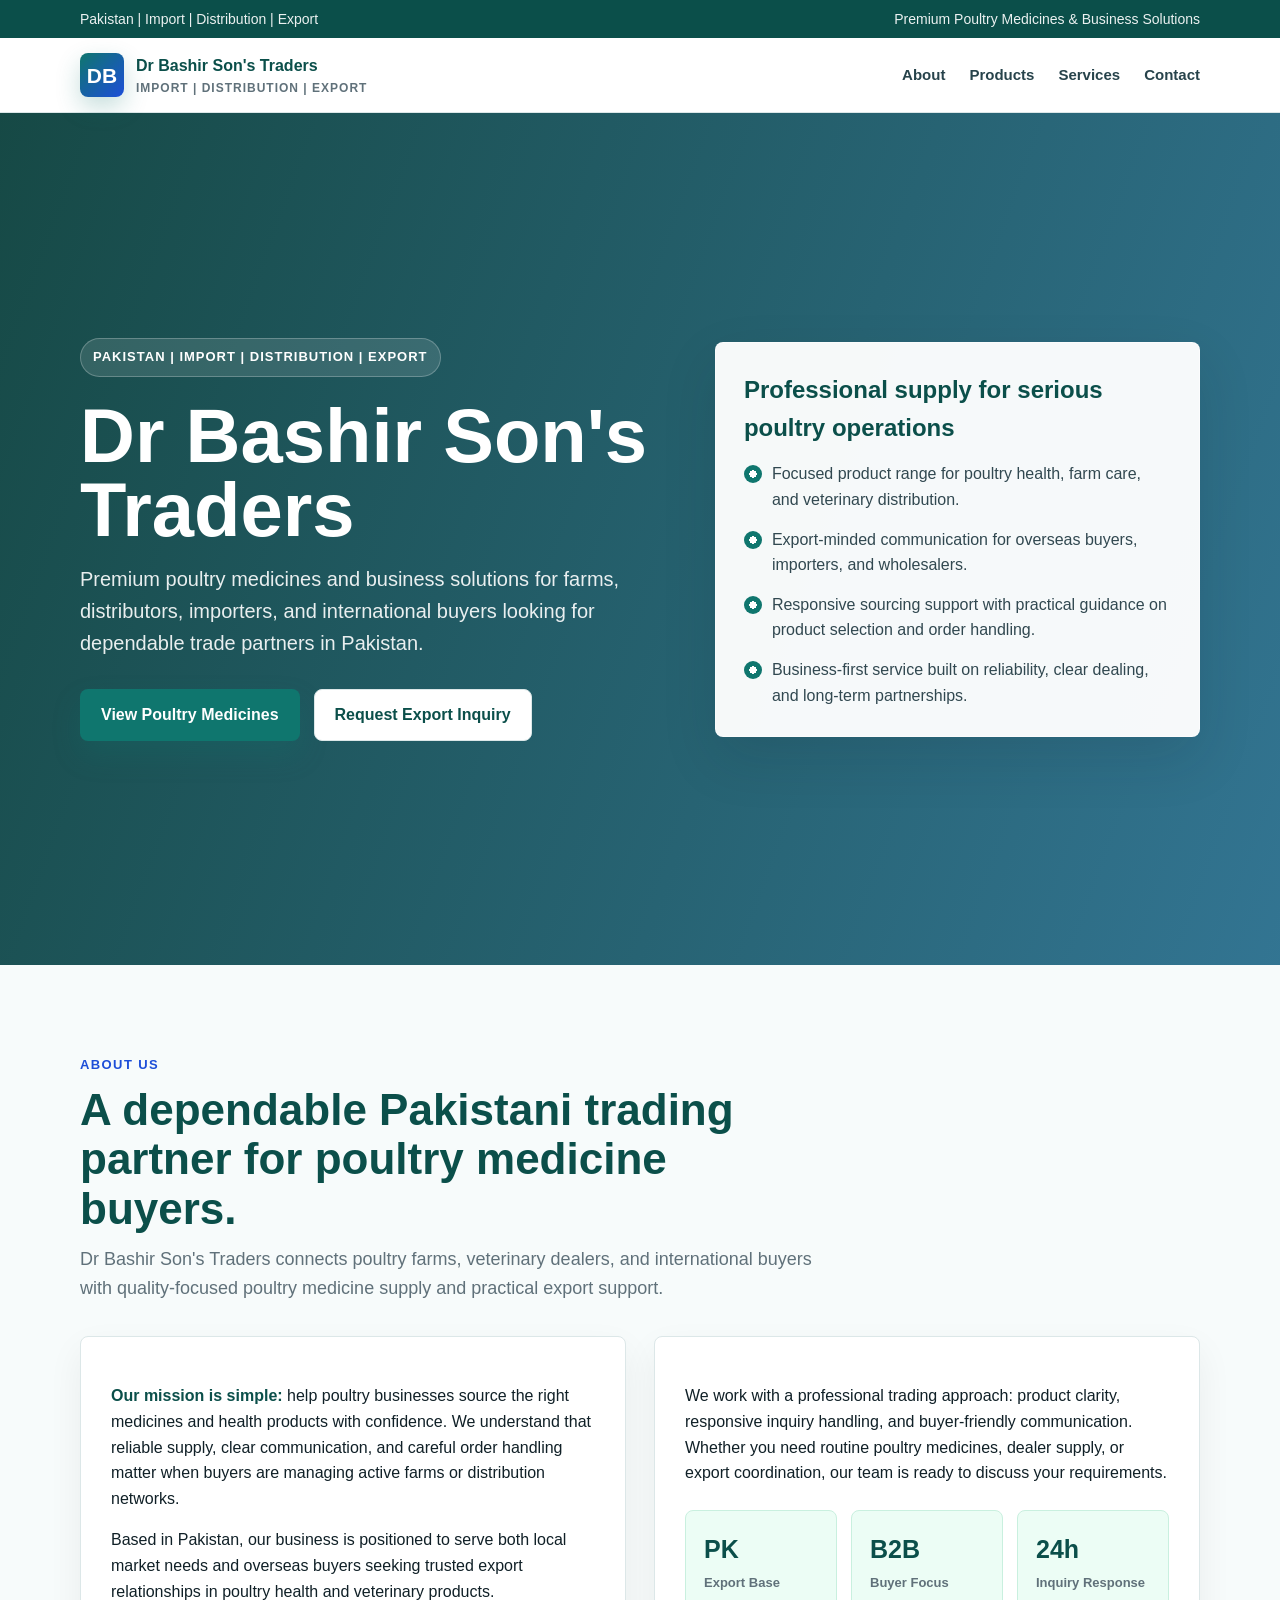
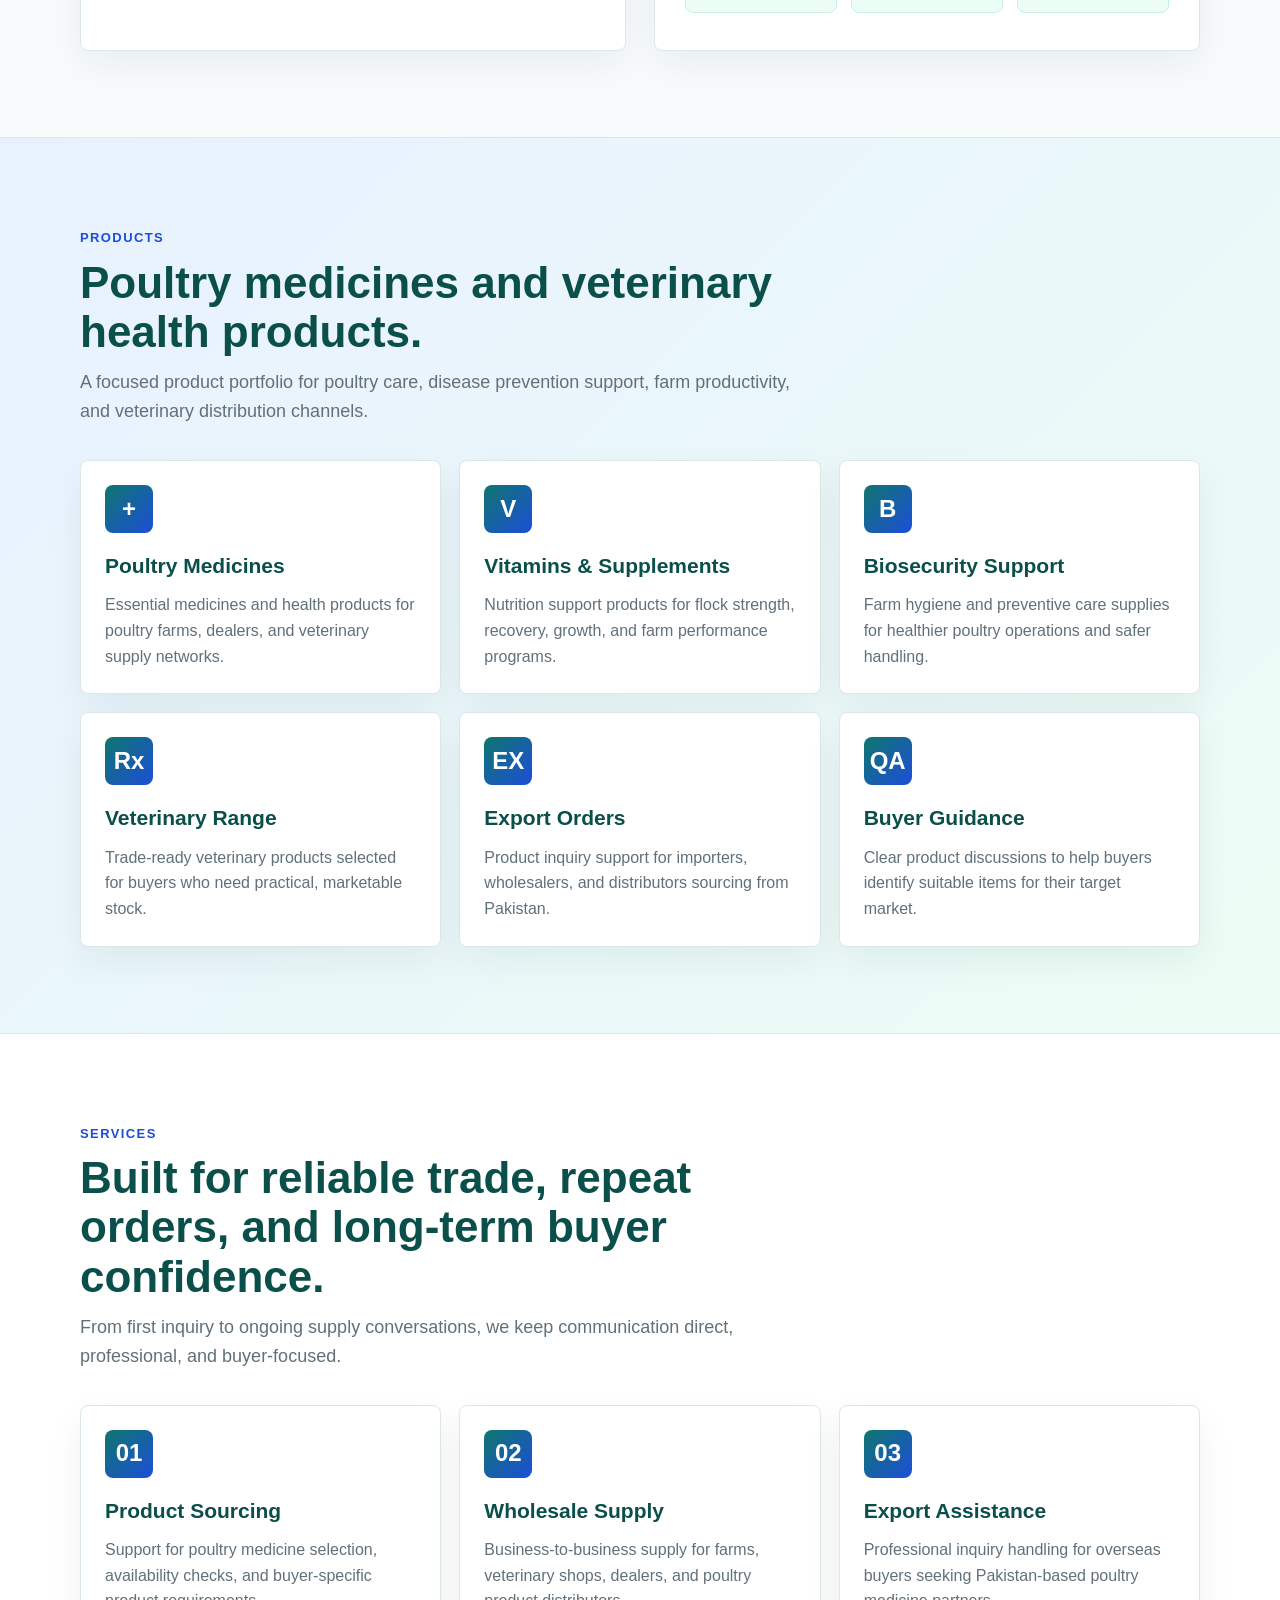
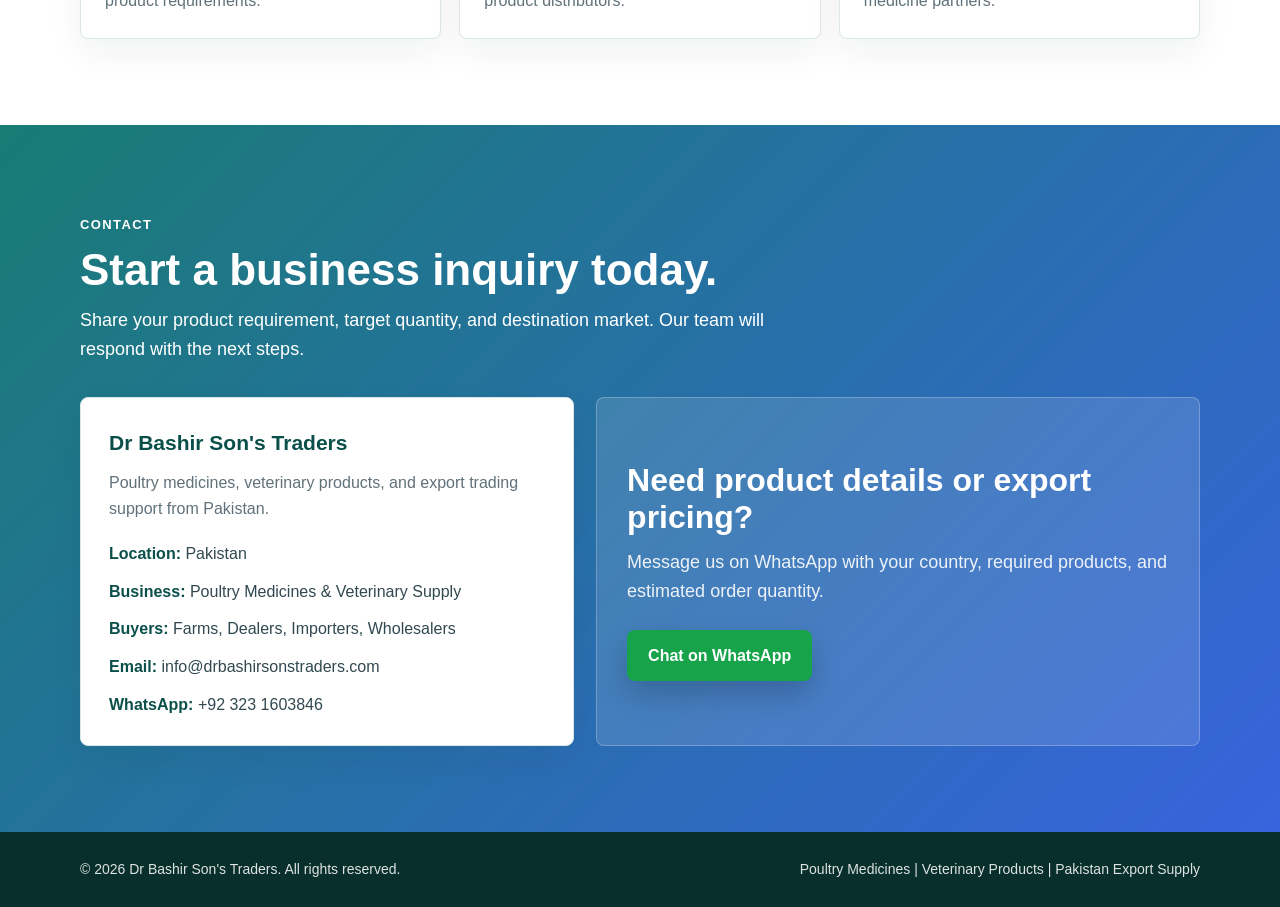
==== index.html @ 53b1fcd1 "Upgrade homepage design and branding" ====
<!DOCTYPE html>
<html lang="en">
<head>
  <meta charset="UTF-8">
  <meta name="viewport" content="width=device-width, initial-scale=1.0">
  <title>Dr Bashir Son's Traders | Premium Poultry Medicines & Business Solutions</title>
  <meta name="description" content="Dr Bashir Son's Traders provides premium poultry medicines and business solutions for import, distribution, and export buyers from Pakistan.">
  <meta name="keywords" content="Dr Bashir Son's Traders, poultry medicines Pakistan, veterinary products exporter, poultry health supplier, livestock medicines Pakistan">
  <meta name="author" content="Dr Bashir Son's Traders">
  <link rel="canonical" href="https://drbashirsonstraders.com/">
  <meta property="og:title" content="Dr Bashir Son's Traders | Premium Poultry Medicines & Business Solutions">
  <meta property="og:description" content="Pakistan-based poultry medicine import, distribution, and export support for professional business buyers.">
  <meta property="og:type" content="website">
  <meta property="og:url" content="https://drbashirsonstraders.com/">
  <meta name="theme-color" content="#0f766e">
  <style>
    :root {
      --green: #0f766e;
      --green-dark: #0b4f4a;
      --blue: #1d4ed8;
      --blue-soft: #e8f1ff;
      --mint: #ecfdf5;
      --ink: #102027;
      --muted: #60717a;
      --line: #dce7e8;
      --white: #ffffff;
      --shadow: 0 22px 55px rgba(16, 32, 39, 0.12);
      --radius: 8px;
    }

    * { box-sizing: border-box; }
    html { scroll-behavior: smooth; }

    body {
      margin: 0;
      font-family: Arial, Helvetica, sans-serif;
      color: var(--ink);
      background: #f7fbfb;
      line-height: 1.6;
    }

    a { color: inherit; text-decoration: none; }
    .container { width: min(1120px, calc(100% - 32px)); margin: 0 auto; }

    .topbar {
      background: var(--green-dark);
      color: rgba(255, 255, 255, 0.92);
      font-size: 14px;
    }

    .topbar .container {
      display: flex;
      justify-content: space-between;
      gap: 16px;
      padding: 8px 0;
      flex-wrap: wrap;
    }

    .navbar {
      position: sticky;
      top: 0;
      z-index: 10;
      background: rgba(255, 255, 255, 0.96);
      backdrop-filter: blur(12px);
      border-bottom: 1px solid var(--line);
    }

    .nav-inner {
      min-height: 74px;
      display: flex;
      align-items: center;
      justify-content: space-between;
      gap: 20px;
    }

    .brand {
      display: flex;
      align-items: center;
      gap: 12px;
      font-weight: 800;
      color: var(--green-dark);
      letter-spacing: 0;
    }

    .brand-mark {
      width: 44px;
      height: 44px;
      border-radius: var(--radius);
      display: grid;
      place-items: center;
      color: var(--white);
      font-size: 21px;
      font-weight: 800;
      background: linear-gradient(135deg, var(--green), var(--blue));
      box-shadow: 0 10px 24px rgba(15, 118, 110, 0.24);
    }

    .brand small {
      display: block;
      font-size: 12px;
      color: var(--muted);
      font-weight: 700;
      text-transform: uppercase;
      letter-spacing: 1px;
    }

    .nav-links {
      display: flex;
      align-items: center;
      gap: 24px;
      font-size: 15px;
      font-weight: 700;
      color: #27434b;
    }

    .nav-links a:hover { color: var(--green); }

    .button {
      display: inline-flex;
      align-items: center;
      justify-content: center;
      min-height: 46px;
      padding: 12px 20px;
      border-radius: var(--radius);
      border: 1px solid transparent;
      font-weight: 800;
      transition: transform 0.2s ease, box-shadow 0.2s ease, background 0.2s ease;
    }

    .button:hover { transform: translateY(-2px); }

    .button-primary {
      color: var(--white);
      background: var(--green);
      box-shadow: 0 14px 28px rgba(15, 118, 110, 0.22);
    }

    .button-primary:hover { background: var(--green-dark); }

    .button-secondary {
      color: var(--green-dark);
      background: var(--white);
      border-color: var(--line);
    }

    .button-secondary:hover { box-shadow: 0 12px 24px rgba(16, 32, 39, 0.1); }

    .hero {
      position: relative;
      overflow: hidden;
      background: linear-gradient(110deg, rgba(8, 62, 58, 0.94), rgba(13, 91, 126, 0.84)), url("https://images.unsplash.com/photo-1589923188900-85dae523342b?auto=format&fit=crop&w=1800&q=80") center/cover;
      color: var(--white);
    }

    .hero .container {
      display: grid;
      grid-template-columns: 1.1fr 0.9fr;
      gap: 42px;
      align-items: center;
      min-height: 680px;
      padding: 76px 0;
    }

    .eyebrow {
      display: inline-flex;
      align-items: center;
      gap: 8px;
      padding: 8px 12px;
      border: 1px solid rgba(255, 255, 255, 0.24);
      border-radius: 999px;
      background: rgba(255, 255, 255, 0.12);
      font-size: 13px;
      font-weight: 800;
      text-transform: uppercase;
      letter-spacing: 1px;
    }

    .hero h1 {
      margin: 22px 0 16px;
      font-size: clamp(42px, 7vw, 76px);
      line-height: 0.98;
      letter-spacing: 0;
    }

    .hero p {
      margin: 0;
      max-width: 650px;
      font-size: 20px;
      color: rgba(255, 255, 255, 0.9);
    }

    .hero-actions {
      display: flex;
      gap: 14px;
      flex-wrap: wrap;
      margin-top: 30px;
    }

    .hero-panel {
      background: rgba(255, 255, 255, 0.96);
      color: var(--ink);
      border-radius: var(--radius);
      padding: 28px;
      box-shadow: var(--shadow);
      border: 1px solid rgba(255, 255, 255, 0.5);
    }

    .hero-panel h2 {
      margin: 0 0 14px;
      font-size: 24px;
      color: var(--green-dark);
    }

    .check-list {
      list-style: none;
      padding: 0;
      margin: 0;
      display: grid;
      gap: 14px;
    }

    .check-list li {
      display: flex;
      gap: 10px;
      color: #314850;
    }

    .check-list li::before {
      content: "";
      width: 18px;
      height: 18px;
      margin-top: 4px;
      flex: 0 0 18px;
      border-radius: 50%;
      background: radial-gradient(circle at center, var(--white) 28%, transparent 30%), var(--green);
    }

    section { padding: 86px 0; }
    .section-heading { max-width: 740px; margin-bottom: 34px; }

    .section-heading span {
      color: var(--blue);
      font-size: 13px;
      font-weight: 900;
      text-transform: uppercase;
      letter-spacing: 1.4px;
    }

    .section-heading h2 {
      margin: 8px 0 12px;
      font-size: clamp(30px, 4vw, 44px);
      line-height: 1.12;
      color: var(--green-dark);
    }

    .section-heading p {
      margin: 0;
      color: var(--muted);
      font-size: 18px;
    }

    .about-grid {
      display: grid;
      grid-template-columns: 1fr 1fr;
      gap: 28px;
      align-items: stretch;
    }

    .about-card, .contact-card, .product-card, .service-card {
      background: var(--white);
      border: 1px solid var(--line);
      border-radius: var(--radius);
      box-shadow: 0 14px 36px rgba(16, 32, 39, 0.06);
    }

    .about-card { padding: 30px; }
    .about-card strong { color: var(--green-dark); }

    .stats {
      display: grid;
      grid-template-columns: repeat(3, 1fr);
      gap: 14px;
      margin-top: 24px;
    }

    .stat {
      padding: 18px;
      background: var(--mint);
      border: 1px solid #c9f0df;
      border-radius: var(--radius);
    }

    .stat b { display: block; font-size: 25px; color: var(--green-dark); }
    .stat span { color: var(--muted); font-size: 13px; font-weight: 700; }

    .feature-band {
      background: linear-gradient(135deg, var(--blue-soft), var(--mint));
      border-top: 1px solid var(--line);
      border-bottom: 1px solid var(--line);
    }

    .product-grid, .service-grid {
      display: grid;
      grid-template-columns: repeat(3, 1fr);
      gap: 18px;
    }

    .product-card, .service-card { padding: 24px; }

    .icon-box {
      width: 48px;
      height: 48px;
      display: grid;
      place-items: center;
      margin-bottom: 16px;
      border-radius: var(--radius);
      color: var(--white);
      background: linear-gradient(135deg, var(--green), var(--blue));
      font-size: 24px;
      font-weight: 800;
    }

    .product-card h3, .service-card h3, .contact-card h3 {
      margin: 0 0 10px;
      color: var(--green-dark);
      font-size: 21px;
    }

    .product-card p, .service-card p, .contact-card p { margin: 0; color: var(--muted); }
    .services { background: var(--white); }

    .contact {
      background: linear-gradient(135deg, rgba(15, 118, 110, 0.96), rgba(29, 78, 216, 0.88)), url("https://images.unsplash.com/photo-1581093458791-9d15482442f6?auto=format&fit=crop&w=1600&q=80") center/cover;
      color: var(--white);
    }

    .contact .section-heading h2, .contact .section-heading span, .contact .section-heading p { color: var(--white); }

    .contact-grid {
      display: grid;
      grid-template-columns: 0.9fr 1.1fr;
      gap: 22px;
      align-items: stretch;
    }

    .contact-card { padding: 28px; }

    .contact-list {
      list-style: none;
      padding: 0;
      margin: 20px 0 0;
      display: grid;
      gap: 12px;
      color: #314850;
    }

    .contact-list strong { color: var(--green-dark); }

    .whatsapp-card {
      background: rgba(255, 255, 255, 0.12);
      border: 1px solid rgba(255, 255, 255, 0.24);
      border-radius: var(--radius);
      padding: 30px;
      display: flex;
      flex-direction: column;
      justify-content: center;
      min-height: 260px;
    }

    .whatsapp-card h3 { margin: 0 0 12px; font-size: 32px; line-height: 1.15; }
    .whatsapp-card p { margin: 0 0 24px; color: rgba(255, 255, 255, 0.9); font-size: 18px; }

    .whatsapp {
      color: var(--white);
      background: #16a34a;
      align-self: flex-start;
      box-shadow: 0 14px 28px rgba(0, 0, 0, 0.18);
    }

    .footer {
      padding: 26px 0;
      color: rgba(255, 255, 255, 0.86);
      background: #082f2c;
      font-size: 14px;
    }

    .footer .container {
      display: flex;
      justify-content: space-between;
      gap: 16px;
      flex-wrap: wrap;
    }

    @media (max-width: 860px) {
      .topbar .container { justify-content: center; text-align: center; }
      .nav-inner { align-items: flex-start; flex-direction: column; padding: 14px 0; }
      .nav-links { width: 100%; overflow-x: auto; gap: 18px; padding-bottom: 4px; }
      .hero .container, .about-grid, .contact-grid { grid-template-columns: 1fr; }
      .hero .container { min-height: auto; padding: 58px 0; }
      .product-grid, .service-grid { grid-template-columns: 1fr 1fr; }
    }

    @media (max-width: 620px) {
      .container { width: min(100% - 24px, 1120px); }
      .brand { align-items: flex-start; }
      .brand-mark { width: 40px; height: 40px; }
      .nav-links { font-size: 14px; }
      .hero h1 { font-size: 43px; }
      .hero p, .section-heading p { font-size: 17px; }
      .hero-actions, .footer .container { flex-direction: column; }
      .button { width: 100%; }
      section { padding: 62px 0; }
      .product-grid, .service-grid, .stats { grid-template-columns: 1fr; }
      .hero-panel, .about-card, .contact-card, .whatsapp-card, .product-card, .service-card { padding: 22px; }
    }
  </style>
</head>
<body>
  <div class="topbar">
    <div class="container">
      <span>Pakistan | Import | Distribution | Export</span>
      <span>Premium Poultry Medicines & Business Solutions</span>
    </div>
  </div>

  <header class="navbar">
    <div class="container nav-inner">
      <a class="brand" href="#home" aria-label="Dr Bashir Son's Traders home">
        <span class="brand-mark">DB</span>
        <span>
          Dr Bashir Son's Traders
          <small>Import | Distribution | Export</small>
        </span>
      </a>
      <nav class="nav-links" aria-label="Main navigation">
        <a href="#about">About</a>
        <a href="#products">Products</a>
        <a href="#services">Services</a>
        <a href="#contact">Contact</a>
      </nav>
    </div>
  </header>

  <main id="home">
    <section class="hero" aria-label="Business introduction">
      <div class="container">
        <div>
          <span class="eyebrow">Pakistan | Import | Distribution | Export</span>
          <h1>Dr Bashir Son's Traders</h1>
          <p>Premium poultry medicines and business solutions for farms, distributors, importers, and international buyers looking for dependable trade partners in Pakistan.</p>
          <div class="hero-actions">
            <a class="button button-primary" href="#products">View Poultry Medicines</a>
            <a class="button button-secondary" href="#contact">Request Export Inquiry</a>
          </div>
        </div>

        <aside class="hero-panel" aria-label="Company strengths">
          <h2>Professional supply for serious poultry operations</h2>
          <ul class="check-list">
            <li>Focused product range for poultry health, farm care, and veterinary distribution.</li>
            <li>Export-minded communication for overseas buyers, importers, and wholesalers.</li>
            <li>Responsive sourcing support with practical guidance on product selection and order handling.</li>
            <li>Business-first service built on reliability, clear dealing, and long-term partnerships.</li>
          </ul>
        </aside>
      </div>
    </section>

    <section id="about">
      <div class="container">
        <div class="section-heading">
          <span>About Us</span>
          <h2>A dependable Pakistani trading partner for poultry medicine buyers.</h2>
          <p>Dr Bashir Son's Traders connects poultry farms, veterinary dealers, and international buyers with quality-focused poultry medicine supply and practical export support.</p>
        </div>

        <div class="about-grid">
          <div class="about-card">
            <p><strong>Our mission is simple:</strong> help poultry businesses source the right medicines and health products with confidence. We understand that reliable supply, clear communication, and careful order handling matter when buyers are managing active farms or distribution networks.</p>
            <p>Based in Pakistan, our business is positioned to serve both local market needs and overseas buyers seeking trusted export relationships in poultry health and veterinary products.</p>
          </div>
          <div class="about-card">
            <p>We work with a professional trading approach: product clarity, responsive inquiry handling, and buyer-friendly communication. Whether you need routine poultry medicines, dealer supply, or export coordination, our team is ready to discuss your requirements.</p>
            <div class="stats" aria-label="Business highlights">
              <div class="stat"><b>PK</b><span>Export Base</span></div>
              <div class="stat"><b>B2B</b><span>Buyer Focus</span></div>
              <div class="stat"><b>24h</b><span>Inquiry Response</span></div>
            </div>
          </div>
        </div>
      </div>
    </section>

    <section id="products" class="feature-band">
      <div class="container">
        <div class="section-heading">
          <span>Products</span>
          <h2>Poultry medicines and veterinary health products.</h2>
          <p>A focused product portfolio for poultry care, disease prevention support, farm productivity, and veterinary distribution channels.</p>
        </div>

        <div class="product-grid">
          <article class="product-card"><div class="icon-box">+</div><h3>Poultry Medicines</h3><p>Essential medicines and health products for poultry farms, dealers, and veterinary supply networks.</p></article>
          <article class="product-card"><div class="icon-box">V</div><h3>Vitamins & Supplements</h3><p>Nutrition support products for flock strength, recovery, growth, and farm performance programs.</p></article>
          <article class="product-card"><div class="icon-box">B</div><h3>Biosecurity Support</h3><p>Farm hygiene and preventive care supplies for healthier poultry operations and safer handling.</p></article>
          <article class="product-card"><div class="icon-box">Rx</div><h3>Veterinary Range</h3><p>Trade-ready veterinary products selected for buyers who need practical, marketable stock.</p></article>
          <article class="product-card"><div class="icon-box">EX</div><h3>Export Orders</h3><p>Product inquiry support for importers, wholesalers, and distributors sourcing from Pakistan.</p></article>
          <article class="product-card"><div class="icon-box">QA</div><h3>Buyer Guidance</h3><p>Clear product discussions to help buyers identify suitable items for their target market.</p></article>
        </div>
      </div>
    </section>

    <section id="services" class="services">
      <div class="container">
        <div class="section-heading">
          <span>Services</span>
          <h2>Built for reliable trade, repeat orders, and long-term buyer confidence.</h2>
          <p>From first inquiry to ongoing supply conversations, we keep communication direct, professional, and buyer-focused.</p>
        </div>

        <div class="service-grid">
          <article class="service-card"><div class="icon-box">01</div><h3>Product Sourcing</h3><p>Support for poultry medicine selection, availability checks, and buyer-specific product requirements.</p></article>
          <article class="service-card"><div class="icon-box">02</div><h3>Wholesale Supply</h3><p>Business-to-business supply for farms, veterinary shops, dealers, and poultry product distributors.</p></article>
          <article class="service-card"><div class="icon-box">03</div><h3>Export Assistance</h3><p>Professional inquiry handling for overseas buyers seeking Pakistan-based poultry medicine partners.</p></article>
        </div>
      </div>
    </section>

    <section id="contact" class="contact">
      <div class="container">
        <div class="section-heading">
          <span>Contact</span>
          <h2>Start a business inquiry today.</h2>
          <p>Share your product requirement, target quantity, and destination market. Our team will respond with the next steps.</p>
        </div>

        <div class="contact-grid">
          <div class="contact-card">
            <h3>Dr Bashir Son's Traders</h3>
            <p>Poultry medicines, veterinary products, and export trading support from Pakistan.</p>
            <ul class="contact-list">
              <li><strong>Location:</strong> Pakistan</li>
              <li><strong>Business:</strong> Poultry Medicines & Veterinary Supply</li>
              <li><strong>Buyers:</strong> Farms, Dealers, Importers, Wholesalers</li>
              <li><strong>Email:</strong> info@drbashirsonstraders.com</li>
              <li><strong>WhatsApp:</strong> +92 323 1603846</li>
            </ul>
          </div>

          <div class="whatsapp-card">
            <h3>Need product details or export pricing?</h3>
            <p>Message us on WhatsApp with your country, required products, and estimated order quantity.</p>
            <a class="button whatsapp" href="https://wa.me/923231603846?text=Hello%20Dr%20Bashir%20Son%27s%20Traders%2C%20I%20am%20interested%20in%20poultry%20medicines%20and%20export%20supply." target="_blank" rel="noopener">Chat on WhatsApp</a>
          </div>
        </div>
      </div>
    </section>
  </main>

  <footer class="footer">
    <div class="container">
      <span>&copy; 2026 Dr Bashir Son's Traders. All rights reserved.</span>
      <span>Poultry Medicines | Veterinary Products | Pakistan Export Supply</span>
    </div>
  </footer>
</body>
</html>
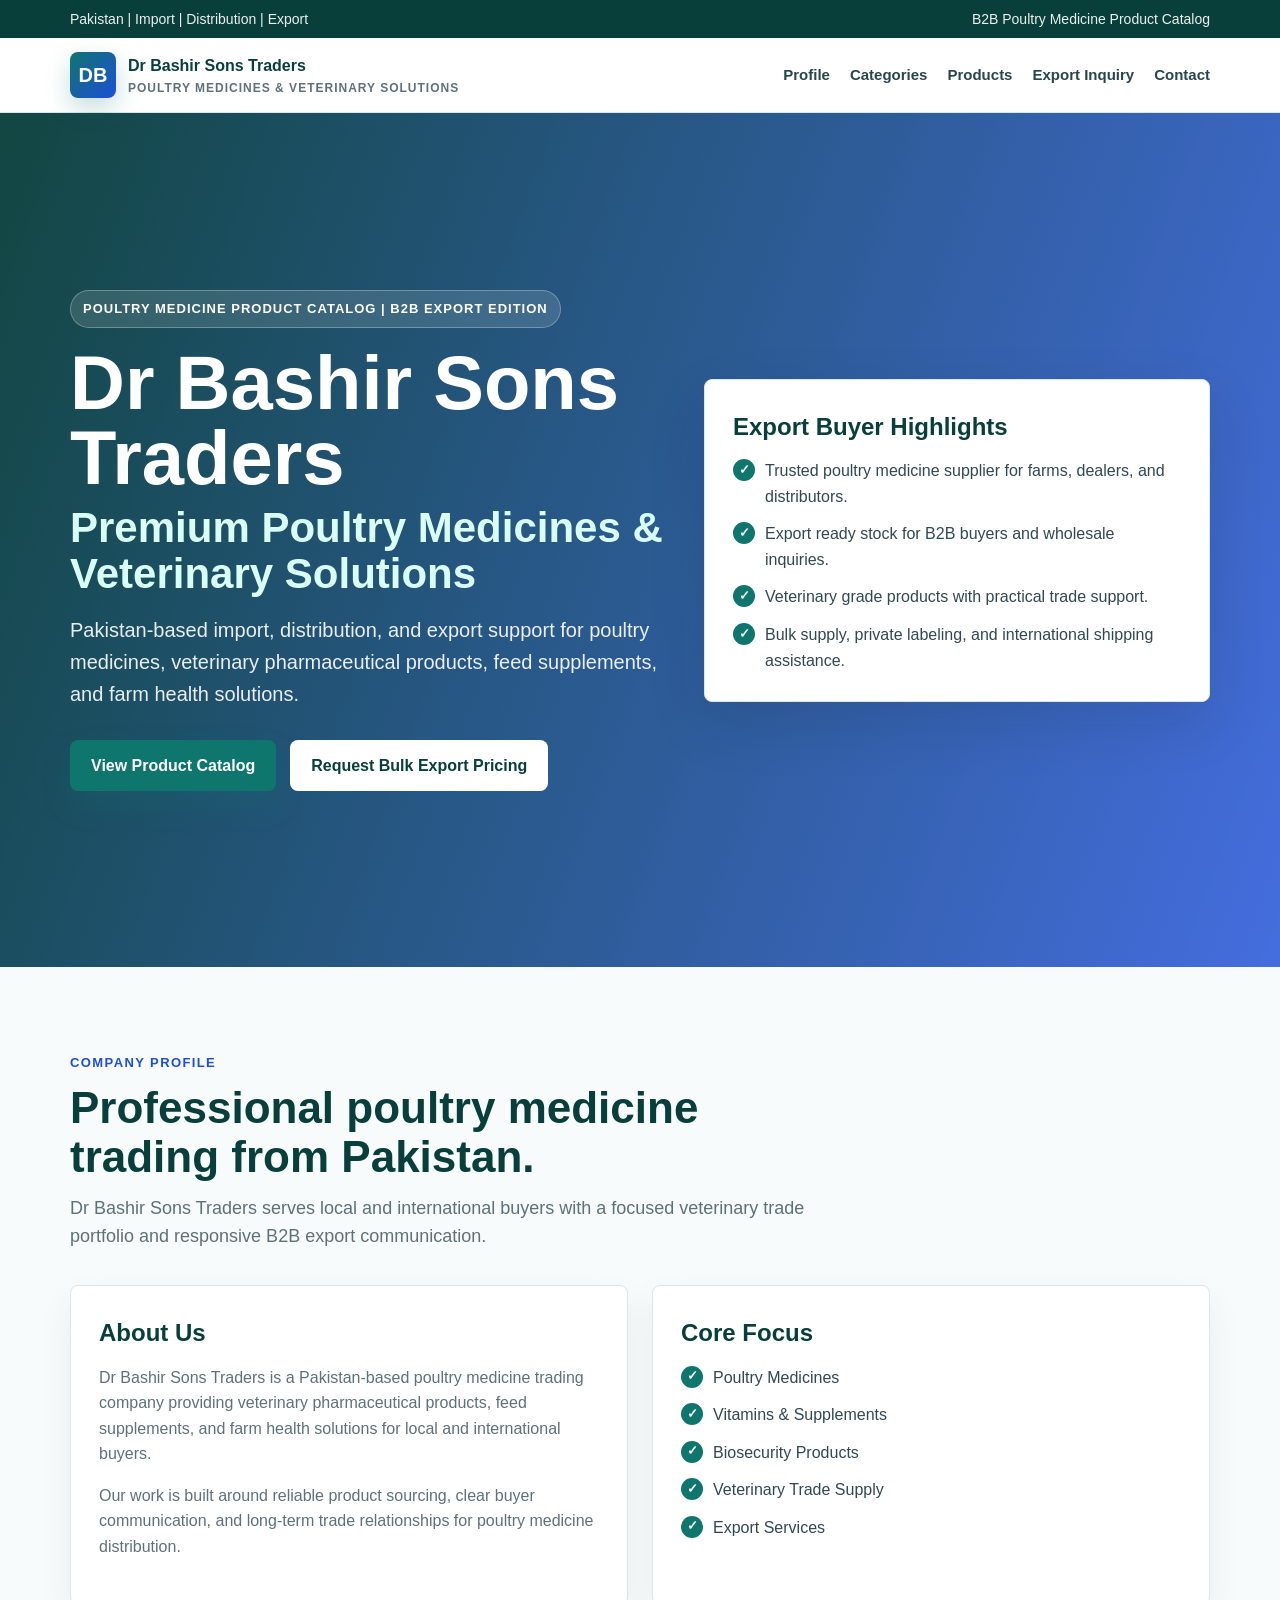
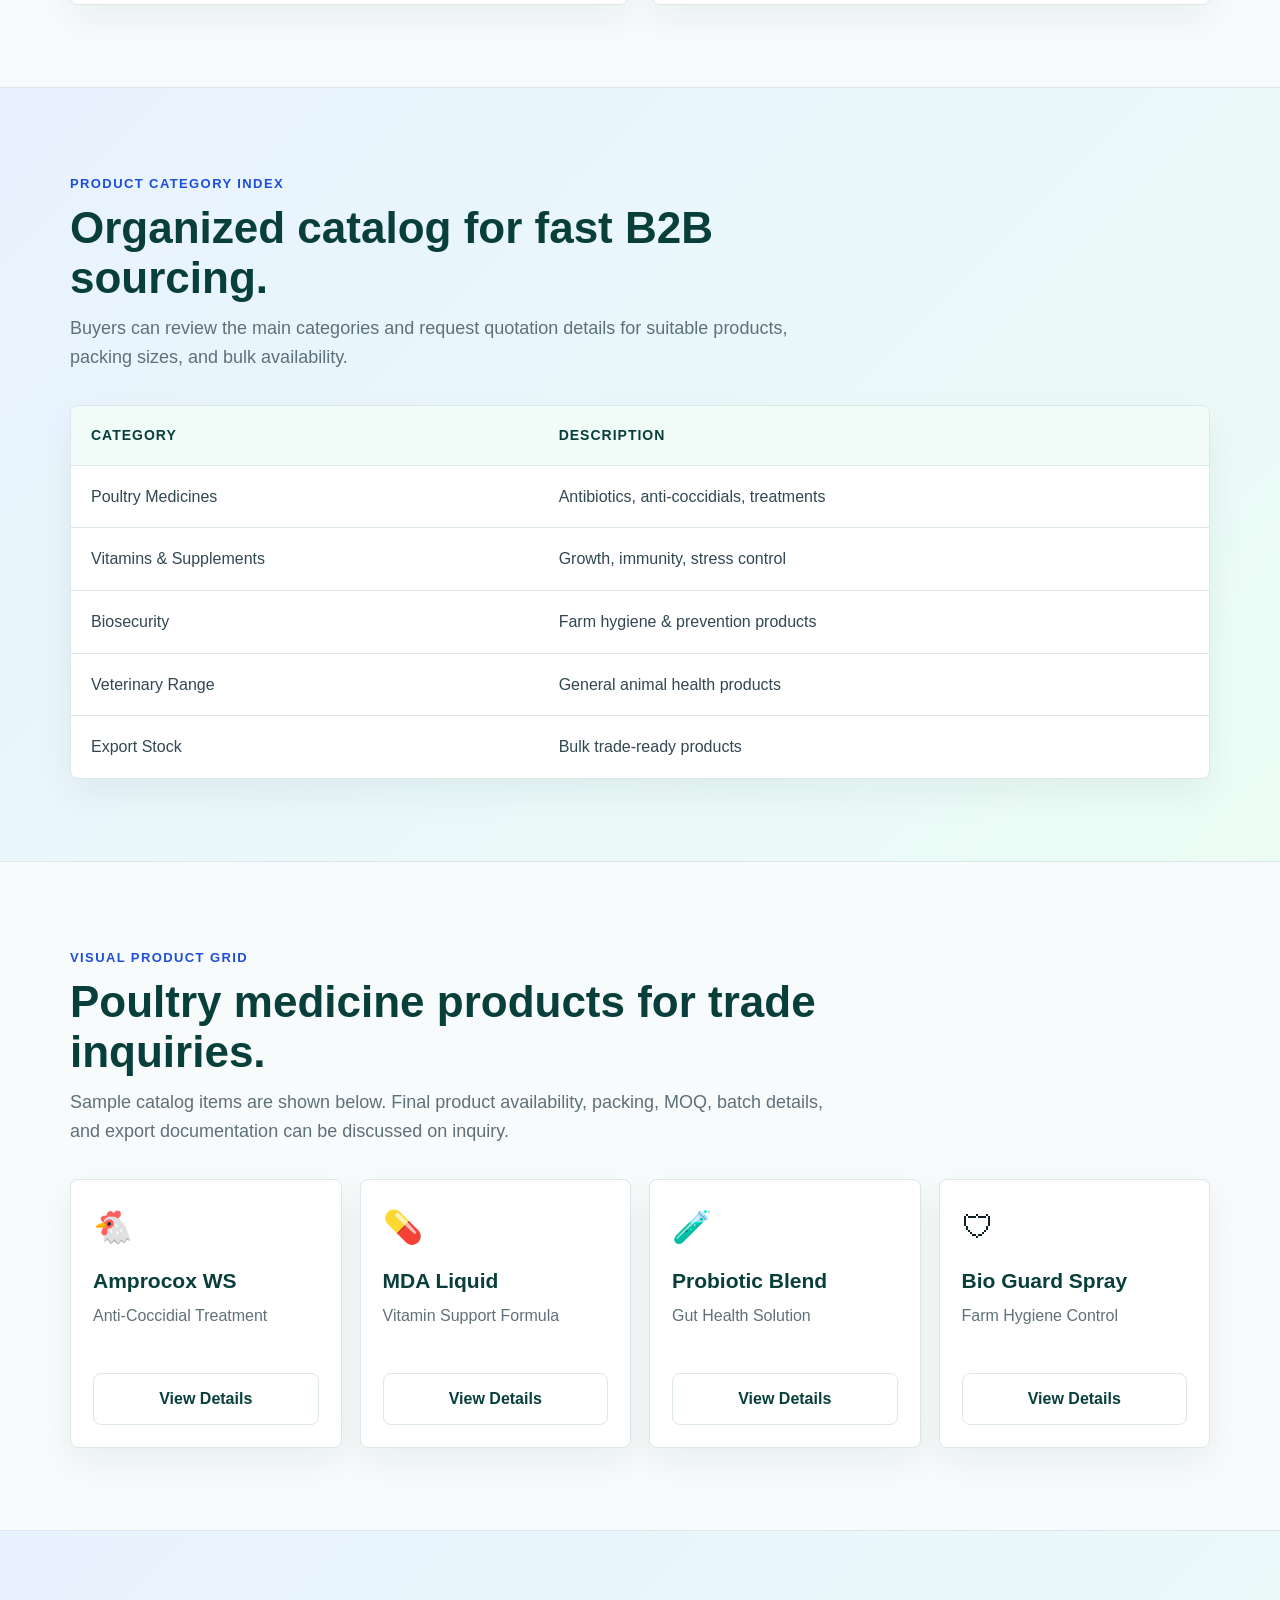
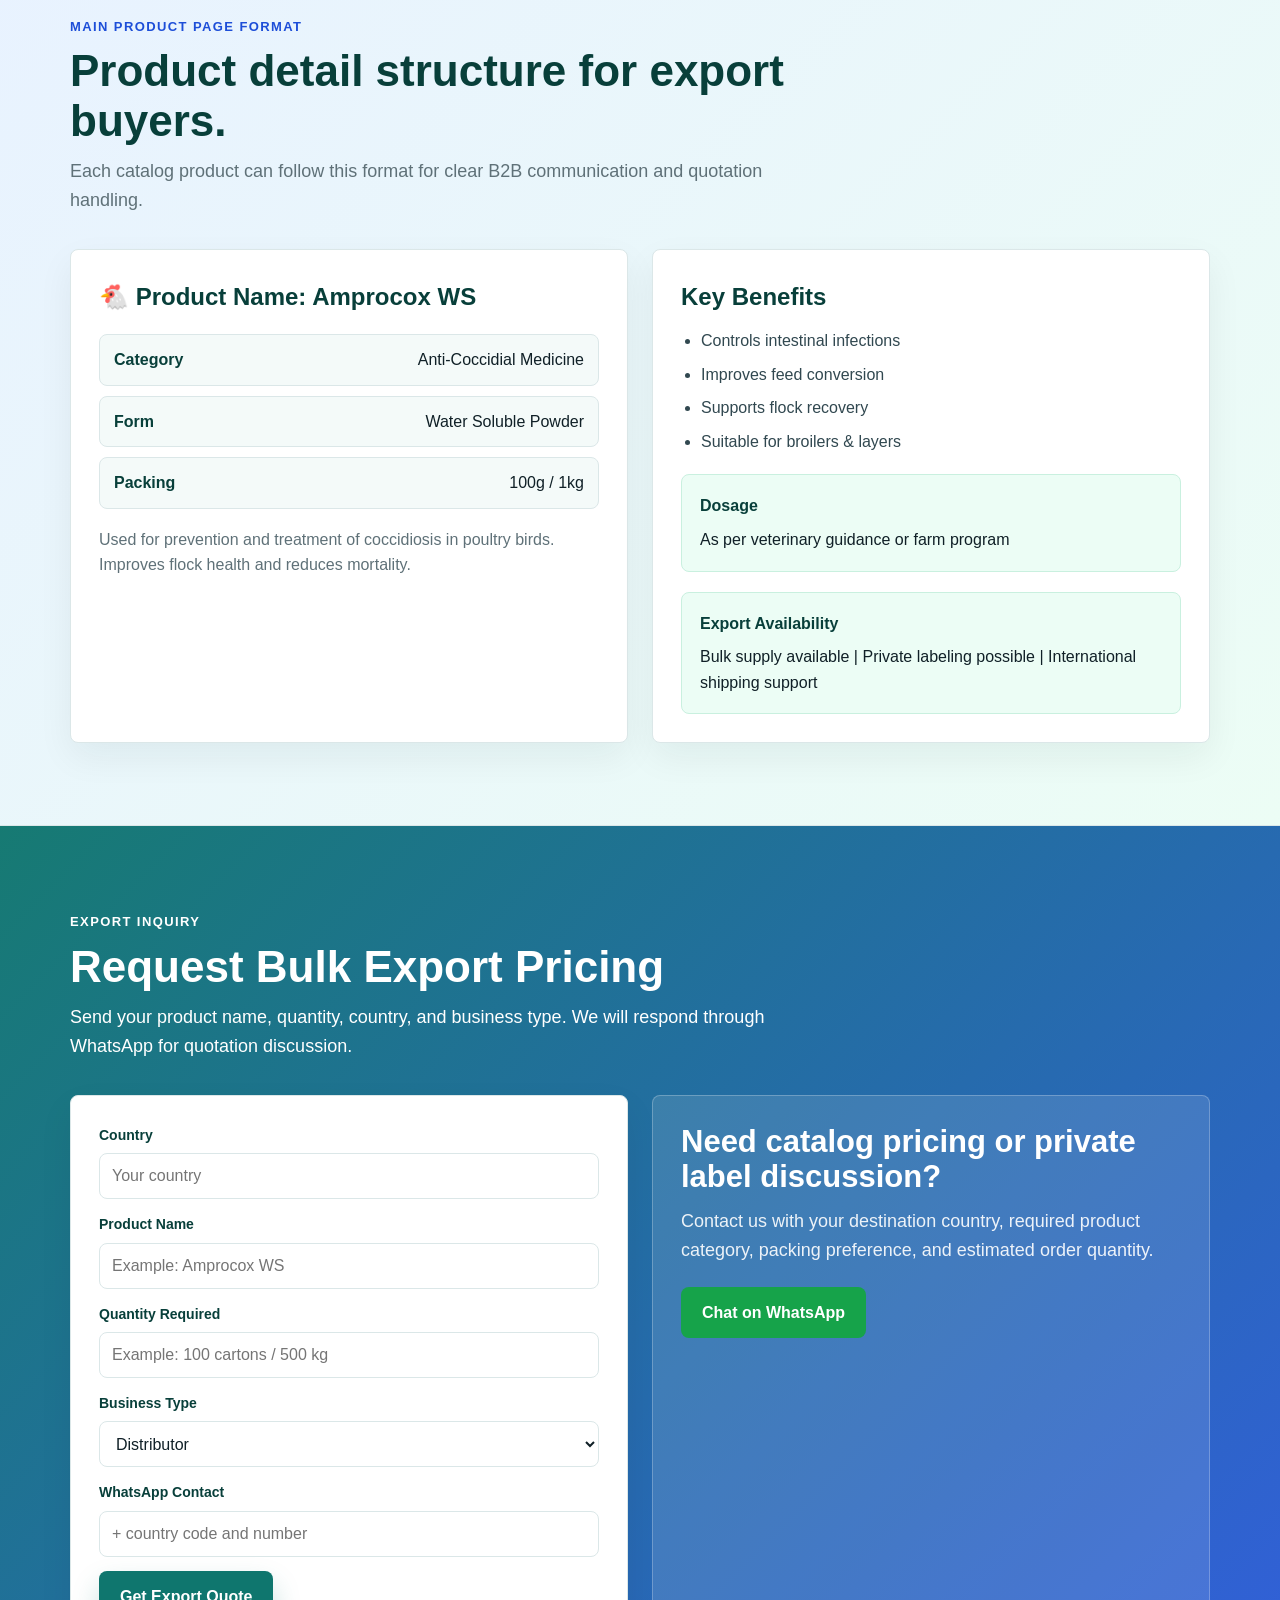
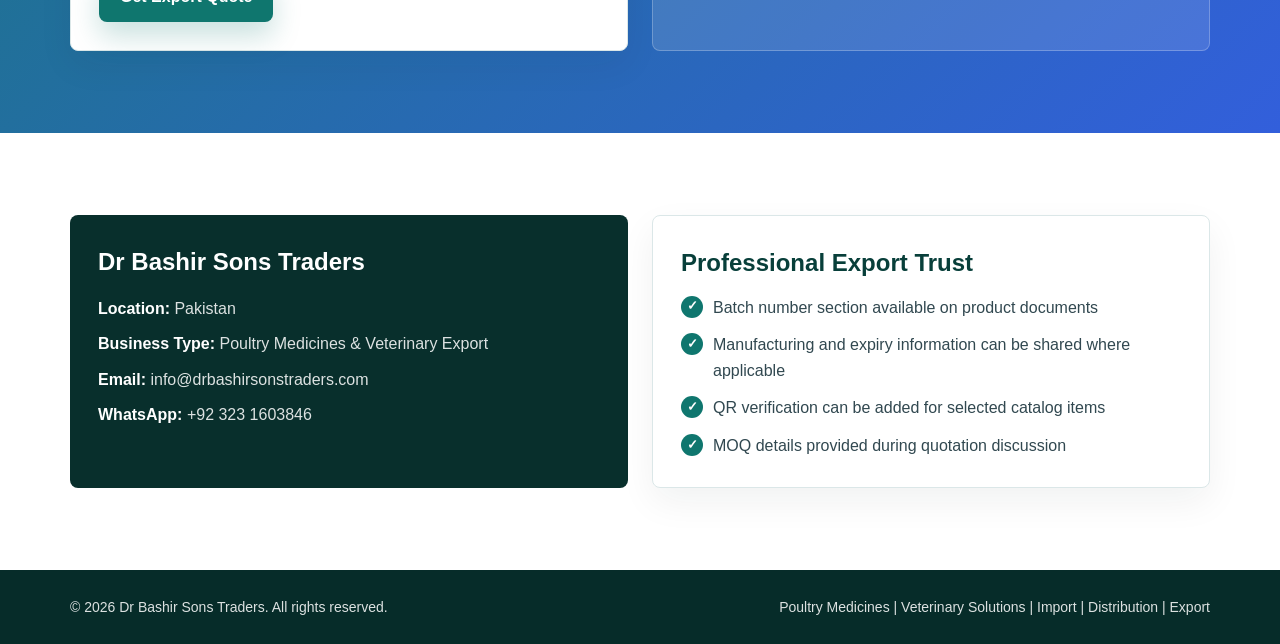
==== commit fbc3d30b: "Add B2B poultry medicine catalog homepage" ====
--- a/index.html
+++ b/index.html
@@ -3,565 +3,110 @@
 <head>
   <meta charset="UTF-8">
   <meta name="viewport" content="width=device-width, initial-scale=1.0">
-  <title>Dr Bashir Son's Traders | Premium Poultry Medicines & Business Solutions</title>
-  <meta name="description" content="Dr Bashir Son's Traders provides premium poultry medicines and business solutions for import, distribution, and export buyers from Pakistan.">
-  <meta name="keywords" content="Dr Bashir Son's Traders, poultry medicines Pakistan, veterinary products exporter, poultry health supplier, livestock medicines Pakistan">
-  <meta name="author" content="Dr Bashir Son's Traders">
+  <title>Dr Bashir Sons Traders | Poultry Medicine Product Catalog</title>
+  <meta name="description" content="Dr Bashir Sons Traders is a Pakistan-based B2B poultry medicine supplier offering veterinary pharmaceutical products, feed supplements, biosecurity products, and export-ready stock.">
+  <meta name="keywords" content="Dr Bashir Sons Traders, poultry medicine catalog, poultry medicines Pakistan, veterinary export Pakistan, poultry supplements, biosecurity products">
+  <meta name="author" content="Dr Bashir Sons Traders">
   <link rel="canonical" href="https://drbashirsonstraders.com/">
-  <meta property="og:title" content="Dr Bashir Son's Traders | Premium Poultry Medicines & Business Solutions">
-  <meta property="og:description" content="Pakistan-based poultry medicine import, distribution, and export support for professional business buyers.">
+  <meta property="og:title" content="Dr Bashir Sons Traders | Premium Poultry Medicines & Veterinary Solutions">
+  <meta property="og:description" content="B2B export catalog for poultry medicines, veterinary products, supplements, and biosecurity supply from Pakistan.">
   <meta property="og:type" content="website">
   <meta property="og:url" content="https://drbashirsonstraders.com/">
   <meta name="theme-color" content="#0f766e">
   <style>
-    :root {
-      --green: #0f766e;
-      --green-dark: #0b4f4a;
-      --blue: #1d4ed8;
-      --blue-soft: #e8f1ff;
-      --mint: #ecfdf5;
-      --ink: #102027;
-      --muted: #60717a;
-      --line: #dce7e8;
-      --white: #ffffff;
-      --shadow: 0 22px 55px rgba(16, 32, 39, 0.12);
-      --radius: 8px;
-    }
-
+    :root { --green: #0f766e; --green-dark: #083f3a; --blue: #1d4ed8; --sky: #e8f2ff; --mint: #ecfdf5; --ink: #102027; --muted: #5f7178; --line: #dbe7e8; --white: #ffffff; --soft: #f7fbfb; --shadow: 0 22px 56px rgba(16, 32, 39, 0.13); --radius: 8px; }
     * { box-sizing: border-box; }
     html { scroll-behavior: smooth; }
-
-    body {
-      margin: 0;
-      font-family: Arial, Helvetica, sans-serif;
-      color: var(--ink);
-      background: #f7fbfb;
-      line-height: 1.6;
-    }
-
+    body { margin: 0; font-family: Arial, Helvetica, sans-serif; color: var(--ink); background: var(--soft); line-height: 1.6; }
     a { color: inherit; text-decoration: none; }
-    .container { width: min(1120px, calc(100% - 32px)); margin: 0 auto; }
-
-    .topbar {
-      background: var(--green-dark);
-      color: rgba(255, 255, 255, 0.92);
-      font-size: 14px;
-    }
-
-    .topbar .container {
-      display: flex;
-      justify-content: space-between;
-      gap: 16px;
-      padding: 8px 0;
-      flex-wrap: wrap;
-    }
-
-    .navbar {
-      position: sticky;
-      top: 0;
-      z-index: 10;
-      background: rgba(255, 255, 255, 0.96);
-      backdrop-filter: blur(12px);
-      border-bottom: 1px solid var(--line);
-    }
-
-    .nav-inner {
-      min-height: 74px;
-      display: flex;
-      align-items: center;
-      justify-content: space-between;
-      gap: 20px;
-    }
-
-    .brand {
-      display: flex;
-      align-items: center;
-      gap: 12px;
-      font-weight: 800;
-      color: var(--green-dark);
-      letter-spacing: 0;
-    }
-
-    .brand-mark {
-      width: 44px;
-      height: 44px;
-      border-radius: var(--radius);
-      display: grid;
-      place-items: center;
-      color: var(--white);
-      font-size: 21px;
-      font-weight: 800;
-      background: linear-gradient(135deg, var(--green), var(--blue));
-      box-shadow: 0 10px 24px rgba(15, 118, 110, 0.24);
-    }
-
-    .brand small {
-      display: block;
-      font-size: 12px;
-      color: var(--muted);
-      font-weight: 700;
-      text-transform: uppercase;
-      letter-spacing: 1px;
-    }
-
-    .nav-links {
-      display: flex;
-      align-items: center;
-      gap: 24px;
-      font-size: 15px;
-      font-weight: 700;
-      color: #27434b;
-    }
-
+    .container { width: min(1140px, calc(100% - 32px)); margin: 0 auto; }
+    .topbar { background: var(--green-dark); color: rgba(255,255,255,0.92); font-size: 14px; }
+    .topbar .container { display: flex; justify-content: space-between; gap: 16px; padding: 8px 0; flex-wrap: wrap; }
+    .navbar { position: sticky; top: 0; z-index: 10; background: rgba(255,255,255,0.96); backdrop-filter: blur(12px); border-bottom: 1px solid var(--line); }
+    .nav-inner { min-height: 74px; display: flex; align-items: center; justify-content: space-between; gap: 20px; }
+    .brand { display: flex; align-items: center; gap: 12px; font-weight: 900; color: var(--green-dark); }
+    .brand-mark { width: 46px; height: 46px; border-radius: var(--radius); display: grid; place-items: center; color: var(--white); background: linear-gradient(135deg, var(--green), var(--blue)); box-shadow: 0 10px 24px rgba(15,118,110,0.24); font-weight: 900; font-size: 20px; }
+    .brand small { display: block; font-size: 12px; color: var(--muted); font-weight: 800; text-transform: uppercase; letter-spacing: 1px; }
+    .nav-links { display: flex; align-items: center; gap: 20px; color: #28464d; font-size: 15px; font-weight: 800; }
     .nav-links a:hover { color: var(--green); }
-
-    .button {
-      display: inline-flex;
-      align-items: center;
-      justify-content: center;
-      min-height: 46px;
-      padding: 12px 20px;
-      border-radius: var(--radius);
-      border: 1px solid transparent;
-      font-weight: 800;
-      transition: transform 0.2s ease, box-shadow 0.2s ease, background 0.2s ease;
-    }
-
+    .button { display: inline-flex; align-items: center; justify-content: center; min-height: 46px; padding: 12px 20px; border-radius: var(--radius); border: 1px solid transparent; font-weight: 900; transition: transform .2s ease, box-shadow .2s ease, background .2s ease; }
     .button:hover { transform: translateY(-2px); }
-
-    .button-primary {
-      color: var(--white);
-      background: var(--green);
-      box-shadow: 0 14px 28px rgba(15, 118, 110, 0.22);
-    }
-
+    .button-primary { color: var(--white); background: var(--green); box-shadow: 0 14px 28px rgba(15,118,110,0.22); }
     .button-primary:hover { background: var(--green-dark); }
-
-    .button-secondary {
-      color: var(--green-dark);
-      background: var(--white);
-      border-color: var(--line);
-    }
-
-    .button-secondary:hover { box-shadow: 0 12px 24px rgba(16, 32, 39, 0.1); }
-
-    .hero {
-      position: relative;
-      overflow: hidden;
-      background: linear-gradient(110deg, rgba(8, 62, 58, 0.94), rgba(13, 91, 126, 0.84)), url("https://images.unsplash.com/photo-1589923188900-85dae523342b?auto=format&fit=crop&w=1800&q=80") center/cover;
-      color: var(--white);
-    }
-
-    .hero .container {
-      display: grid;
-      grid-template-columns: 1.1fr 0.9fr;
-      gap: 42px;
-      align-items: center;
-      min-height: 680px;
-      padding: 76px 0;
-    }
-
-    .eyebrow {
-      display: inline-flex;
-      align-items: center;
-      gap: 8px;
-      padding: 8px 12px;
-      border: 1px solid rgba(255, 255, 255, 0.24);
-      border-radius: 999px;
-      background: rgba(255, 255, 255, 0.12);
-      font-size: 13px;
-      font-weight: 800;
-      text-transform: uppercase;
-      letter-spacing: 1px;
-    }
-
-    .hero h1 {
-      margin: 22px 0 16px;
-      font-size: clamp(42px, 7vw, 76px);
-      line-height: 0.98;
-      letter-spacing: 0;
-    }
-
-    .hero p {
-      margin: 0;
-      max-width: 650px;
-      font-size: 20px;
-      color: rgba(255, 255, 255, 0.9);
-    }
-
-    .hero-actions {
-      display: flex;
-      gap: 14px;
-      flex-wrap: wrap;
-      margin-top: 30px;
-    }
-
-    .hero-panel {
-      background: rgba(255, 255, 255, 0.96);
-      color: var(--ink);
-      border-radius: var(--radius);
-      padding: 28px;
-      box-shadow: var(--shadow);
-      border: 1px solid rgba(255, 255, 255, 0.5);
-    }
-
-    .hero-panel h2 {
-      margin: 0 0 14px;
-      font-size: 24px;
-      color: var(--green-dark);
-    }
-
-    .check-list {
-      list-style: none;
-      padding: 0;
-      margin: 0;
-      display: grid;
-      gap: 14px;
-    }
-
-    .check-list li {
-      display: flex;
-      gap: 10px;
-      color: #314850;
-    }
-
-    .check-list li::before {
-      content: "";
-      width: 18px;
-      height: 18px;
-      margin-top: 4px;
-      flex: 0 0 18px;
-      border-radius: 50%;
-      background: radial-gradient(circle at center, var(--white) 28%, transparent 30%), var(--green);
-    }
-
-    section { padding: 86px 0; }
-    .section-heading { max-width: 740px; margin-bottom: 34px; }
-
-    .section-heading span {
-      color: var(--blue);
-      font-size: 13px;
-      font-weight: 900;
-      text-transform: uppercase;
-      letter-spacing: 1.4px;
-    }
-
-    .section-heading h2 {
-      margin: 8px 0 12px;
-      font-size: clamp(30px, 4vw, 44px);
-      line-height: 1.12;
-      color: var(--green-dark);
-    }
-
-    .section-heading p {
-      margin: 0;
-      color: var(--muted);
-      font-size: 18px;
-    }
-
-    .about-grid {
-      display: grid;
-      grid-template-columns: 1fr 1fr;
-      gap: 28px;
-      align-items: stretch;
-    }
-
-    .about-card, .contact-card, .product-card, .service-card {
-      background: var(--white);
-      border: 1px solid var(--line);
-      border-radius: var(--radius);
-      box-shadow: 0 14px 36px rgba(16, 32, 39, 0.06);
-    }
-
-    .about-card { padding: 30px; }
-    .about-card strong { color: var(--green-dark); }
-
-    .stats {
-      display: grid;
-      grid-template-columns: repeat(3, 1fr);
-      gap: 14px;
-      margin-top: 24px;
-    }
-
-    .stat {
-      padding: 18px;
-      background: var(--mint);
-      border: 1px solid #c9f0df;
-      border-radius: var(--radius);
-    }
-
-    .stat b { display: block; font-size: 25px; color: var(--green-dark); }
-    .stat span { color: var(--muted); font-size: 13px; font-weight: 700; }
-
-    .feature-band {
-      background: linear-gradient(135deg, var(--blue-soft), var(--mint));
-      border-top: 1px solid var(--line);
-      border-bottom: 1px solid var(--line);
-    }
-
-    .product-grid, .service-grid {
-      display: grid;
-      grid-template-columns: repeat(3, 1fr);
-      gap: 18px;
-    }
-
-    .product-card, .service-card { padding: 24px; }
-
-    .icon-box {
-      width: 48px;
-      height: 48px;
-      display: grid;
-      place-items: center;
-      margin-bottom: 16px;
-      border-radius: var(--radius);
-      color: var(--white);
-      background: linear-gradient(135deg, var(--green), var(--blue));
-      font-size: 24px;
-      font-weight: 800;
-    }
-
-    .product-card h3, .service-card h3, .contact-card h3 {
-      margin: 0 0 10px;
-      color: var(--green-dark);
-      font-size: 21px;
-    }
-
-    .product-card p, .service-card p, .contact-card p { margin: 0; color: var(--muted); }
-    .services { background: var(--white); }
-
-    .contact {
-      background: linear-gradient(135deg, rgba(15, 118, 110, 0.96), rgba(29, 78, 216, 0.88)), url("https://images.unsplash.com/photo-1581093458791-9d15482442f6?auto=format&fit=crop&w=1600&q=80") center/cover;
-      color: var(--white);
-    }
-
-    .contact .section-heading h2, .contact .section-heading span, .contact .section-heading p { color: var(--white); }
-
-    .contact-grid {
-      display: grid;
-      grid-template-columns: 0.9fr 1.1fr;
-      gap: 22px;
-      align-items: stretch;
-    }
-
-    .contact-card { padding: 28px; }
-
-    .contact-list {
-      list-style: none;
-      padding: 0;
-      margin: 20px 0 0;
-      display: grid;
-      gap: 12px;
-      color: #314850;
-    }
-
-    .contact-list strong { color: var(--green-dark); }
-
-    .whatsapp-card {
-      background: rgba(255, 255, 255, 0.12);
-      border: 1px solid rgba(255, 255, 255, 0.24);
-      border-radius: var(--radius);
-      padding: 30px;
-      display: flex;
-      flex-direction: column;
-      justify-content: center;
-      min-height: 260px;
-    }
-
-    .whatsapp-card h3 { margin: 0 0 12px; font-size: 32px; line-height: 1.15; }
-    .whatsapp-card p { margin: 0 0 24px; color: rgba(255, 255, 255, 0.9); font-size: 18px; }
-
-    .whatsapp {
-      color: var(--white);
-      background: #16a34a;
-      align-self: flex-start;
-      box-shadow: 0 14px 28px rgba(0, 0, 0, 0.18);
-    }
-
-    .footer {
-      padding: 26px 0;
-      color: rgba(255, 255, 255, 0.86);
-      background: #082f2c;
-      font-size: 14px;
-    }
-
-    .footer .container {
-      display: flex;
-      justify-content: space-between;
-      gap: 16px;
-      flex-wrap: wrap;
-    }
-
-    @media (max-width: 860px) {
-      .topbar .container { justify-content: center; text-align: center; }
-      .nav-inner { align-items: flex-start; flex-direction: column; padding: 14px 0; }
-      .nav-links { width: 100%; overflow-x: auto; gap: 18px; padding-bottom: 4px; }
-      .hero .container, .about-grid, .contact-grid { grid-template-columns: 1fr; }
-      .hero .container { min-height: auto; padding: 58px 0; }
-      .product-grid, .service-grid { grid-template-columns: 1fr 1fr; }
-    }
-
-    @media (max-width: 620px) {
-      .container { width: min(100% - 24px, 1120px); }
-      .brand { align-items: flex-start; }
-      .brand-mark { width: 40px; height: 40px; }
-      .nav-links { font-size: 14px; }
-      .hero h1 { font-size: 43px; }
-      .hero p, .section-heading p { font-size: 17px; }
-      .hero-actions, .footer .container { flex-direction: column; }
-      .button { width: 100%; }
-      section { padding: 62px 0; }
-      .product-grid, .service-grid, .stats { grid-template-columns: 1fr; }
-      .hero-panel, .about-card, .contact-card, .whatsapp-card, .product-card, .service-card { padding: 22px; }
-    }
+    .button-secondary { color: var(--green-dark); background: var(--white); border-color: rgba(255,255,255,0.58); }
+    .button-outline { color: var(--green-dark); background: var(--white); border-color: var(--line); }
+    .hero { color: var(--white); background: linear-gradient(110deg, rgba(8,63,58,0.96), rgba(29,78,216,0.82)), url("https://images.unsplash.com/photo-1589923188900-85dae523342b?auto=format&fit=crop&w=1800&q=80") center/cover; }
+    .hero .container { min-height: 690px; padding: 78px 0; display: grid; grid-template-columns: 1.08fr .92fr; gap: 40px; align-items: center; }
+    .eyebrow { display: inline-flex; padding: 8px 12px; border: 1px solid rgba(255,255,255,0.28); border-radius: 999px; background: rgba(255,255,255,0.13); text-transform: uppercase; letter-spacing: 1px; font-size: 13px; font-weight: 900; }
+    .hero h1 { margin: 18px 0 10px; font-size: clamp(42px, 7vw, 76px); line-height: .98; }
+    .hero h2 { margin: 0 0 16px; font-size: clamp(25px, 3.5vw, 42px); line-height: 1.1; color: #d9fff4; }
+    .hero p { margin: 0; max-width: 670px; font-size: 20px; color: rgba(255,255,255,0.9); }
+    .hero-actions { display: flex; gap: 14px; flex-wrap: wrap; margin-top: 30px; }
+    .catalog-card, .panel, .product-card, .detail-card, .inquiry-form { background: var(--white); border: 1px solid var(--line); border-radius: var(--radius); box-shadow: 0 14px 36px rgba(16,32,39,0.06); }
+    .catalog-card { color: var(--ink); padding: 28px; box-shadow: var(--shadow); }
+    .catalog-card h3, .panel h3, .detail-card h3 { margin: 0 0 12px; color: var(--green-dark); font-size: 24px; }
+    .highlight-list, .focus-list, .trust-list { list-style: none; padding: 0; margin: 0; display: grid; gap: 12px; }
+    .highlight-list li, .focus-list li, .trust-list li { display: flex; gap: 10px; color: #314850; }
+    .highlight-list li::before, .focus-list li::before, .trust-list li::before { content: "✓"; flex: 0 0 22px; height: 22px; display: grid; place-items: center; border-radius: 50%; color: var(--white); background: var(--green); font-size: 13px; font-weight: 900; margin-top: 1px; }
+    section { padding: 82px 0; }
+    .section-heading { max-width: 760px; margin-bottom: 34px; }
+    .section-heading span { color: var(--blue); font-size: 13px; font-weight: 900; text-transform: uppercase; letter-spacing: 1.4px; }
+    .section-heading h2 { margin: 8px 0 12px; color: var(--green-dark); font-size: clamp(30px, 4vw, 44px); line-height: 1.12; }
+    .section-heading p { margin: 0; color: var(--muted); font-size: 18px; }
+    .profile-grid, .inquiry-grid, .footer-grid, .detail-grid { display: grid; grid-template-columns: 1fr 1fr; gap: 24px; align-items: stretch; }
+    .panel, .detail-card, .inquiry-form { padding: 28px; }
+    .panel p, .detail-card p { margin: 0 0 16px; color: var(--muted); }
+    .category-section { background: linear-gradient(135deg, var(--sky), var(--mint)); border-top: 1px solid var(--line); border-bottom: 1px solid var(--line); }
+    .category-table { overflow-x: auto; background: var(--white); border: 1px solid var(--line); border-radius: var(--radius); box-shadow: 0 14px 36px rgba(16,32,39,0.06); }
+    table { width: 100%; border-collapse: collapse; min-width: 620px; }
+    th, td { padding: 18px 20px; text-align: left; border-bottom: 1px solid var(--line); }
+    th { color: var(--green-dark); background: #f1fbf8; font-size: 14px; text-transform: uppercase; letter-spacing: 1px; }
+    td { color: #314850; }
+    tr:last-child td { border-bottom: 0; }
+    .product-grid { display: grid; grid-template-columns: repeat(4, 1fr); gap: 18px; }
+    .product-card { padding: 22px; }
+    .product-icon { font-size: 32px; margin-bottom: 10px; }
+    .product-card h3 { margin: 0 0 6px; color: var(--green-dark); font-size: 21px; }
+    .product-card p { margin: 0 0 18px; color: var(--muted); min-height: 52px; }
+    .product-card .button { width: 100%; min-height: 42px; }
+    .specs { display: grid; gap: 10px; margin: 18px 0; }
+    .specs div { display: flex; justify-content: space-between; gap: 14px; padding: 12px 14px; background: #f4faf9; border: 1px solid var(--line); border-radius: var(--radius); }
+    .specs strong { color: var(--green-dark); }
+    .benefits { margin: 0; padding-left: 20px; color: #314850; }
+    .benefits li { margin-bottom: 8px; }
+    .availability { margin-top: 20px; padding: 18px; border-radius: var(--radius); background: var(--mint); border: 1px solid #c9f0df; }
+    .availability strong { display: block; margin-bottom: 8px; color: var(--green-dark); }
+    .inquiry { color: var(--white); background: linear-gradient(135deg, rgba(15,118,110,0.97), rgba(29,78,216,0.9)); }
+    .inquiry .section-heading h2, .inquiry .section-heading span, .inquiry .section-heading p { color: var(--white); }
+    label { display: block; margin-bottom: 7px; color: var(--green-dark); font-weight: 900; font-size: 14px; }
+    input, select { width: 100%; height: 46px; margin-bottom: 14px; padding: 10px 12px; border: 1px solid var(--line); border-radius: var(--radius); font: inherit; color: var(--ink); background: var(--white); }
+    .inquiry-note { background: rgba(255,255,255,0.12); border: 1px solid rgba(255,255,255,0.24); border-radius: var(--radius); padding: 28px; }
+    .inquiry-note h3 { margin: 0 0 12px; font-size: 31px; line-height: 1.15; }
+    .inquiry-note p { margin: 0 0 22px; color: rgba(255,255,255,0.9); font-size: 18px; }
+    .whatsapp { color: var(--white); background: #16a34a; }
+    .trust { background: var(--white); }
+    .trust-box { padding: 28px; background: #082f2c; color: var(--white); border-radius: var(--radius); }
+    .trust-box h3 { margin: 0 0 14px; font-size: 24px; }
+    .trust-box p { margin: 0 0 10px; color: rgba(255,255,255,0.86); }
+    .trust-box strong { color: var(--white); }
+    .footer { padding: 26px 0; color: rgba(255,255,255,0.86); background: #062c29; font-size: 14px; }
+    .footer .container { display: flex; justify-content: space-between; gap: 16px; flex-wrap: wrap; }
+    @media (max-width: 920px) { .nav-inner { align-items: flex-start; flex-direction: column; padding: 14px 0; } .nav-links { width: 100%; overflow-x: auto; gap: 18px; padding-bottom: 4px; } .hero .container, .profile-grid, .inquiry-grid, .footer-grid, .detail-grid { grid-template-columns: 1fr; } .hero .container { min-height: auto; padding: 58px 0; } .product-grid { grid-template-columns: repeat(2, 1fr); } }
+    @media (max-width: 620px) { .container { width: min(100% - 24px, 1140px); } .topbar .container { justify-content: center; text-align: center; } .brand { align-items: flex-start; } .brand-mark { width: 40px; height: 40px; } .hero h1 { font-size: 42px; } .hero h2 { font-size: 25px; } .hero p, .section-heading p { font-size: 17px; } .hero-actions, .footer .container { flex-direction: column; } .button { width: 100%; } section { padding: 60px 0; } .product-grid { grid-template-columns: 1fr; } .panel, .catalog-card, .detail-card, .inquiry-form, .inquiry-note, .trust-box, .product-card { padding: 22px; } }
   </style>
 </head>
 <body>
-  <div class="topbar">
-    <div class="container">
-      <span>Pakistan | Import | Distribution | Export</span>
-      <span>Premium Poultry Medicines & Business Solutions</span>
-    </div>
-  </div>
-
-  <header class="navbar">
-    <div class="container nav-inner">
-      <a class="brand" href="#home" aria-label="Dr Bashir Son's Traders home">
-        <span class="brand-mark">DB</span>
-        <span>
-          Dr Bashir Son's Traders
-          <small>Import | Distribution | Export</small>
-        </span>
-      </a>
-      <nav class="nav-links" aria-label="Main navigation">
-        <a href="#about">About</a>
-        <a href="#products">Products</a>
-        <a href="#services">Services</a>
-        <a href="#contact">Contact</a>
-      </nav>
-    </div>
-  </header>
-
+  <div class="topbar"><div class="container"><span>Pakistan | Import | Distribution | Export</span><span>B2B Poultry Medicine Product Catalog</span></div></div>
+  <header class="navbar"><div class="container nav-inner"><a class="brand" href="#home" aria-label="Dr Bashir Sons Traders home"><span class="brand-mark">DB</span><span>Dr Bashir Sons Traders<small>Poultry Medicines & Veterinary Solutions</small></span></a><nav class="nav-links" aria-label="Main navigation"><a href="#profile">Profile</a><a href="#categories">Categories</a><a href="#products">Products</a><a href="#inquiry">Export Inquiry</a><a href="#contact">Contact</a></nav></div></header>
   <main id="home">
-    <section class="hero" aria-label="Business introduction">
-      <div class="container">
-        <div>
-          <span class="eyebrow">Pakistan | Import | Distribution | Export</span>
-          <h1>Dr Bashir Son's Traders</h1>
-          <p>Premium poultry medicines and business solutions for farms, distributors, importers, and international buyers looking for dependable trade partners in Pakistan.</p>
-          <div class="hero-actions">
-            <a class="button button-primary" href="#products">View Poultry Medicines</a>
-            <a class="button button-secondary" href="#contact">Request Export Inquiry</a>
-          </div>
-        </div>
-
-        <aside class="hero-panel" aria-label="Company strengths">
-          <h2>Professional supply for serious poultry operations</h2>
-          <ul class="check-list">
-            <li>Focused product range for poultry health, farm care, and veterinary distribution.</li>
-            <li>Export-minded communication for overseas buyers, importers, and wholesalers.</li>
-            <li>Responsive sourcing support with practical guidance on product selection and order handling.</li>
-            <li>Business-first service built on reliability, clear dealing, and long-term partnerships.</li>
-          </ul>
-        </aside>
-      </div>
-    </section>
-
-    <section id="about">
-      <div class="container">
-        <div class="section-heading">
-          <span>About Us</span>
-          <h2>A dependable Pakistani trading partner for poultry medicine buyers.</h2>
-          <p>Dr Bashir Son's Traders connects poultry farms, veterinary dealers, and international buyers with quality-focused poultry medicine supply and practical export support.</p>
-        </div>
-
-        <div class="about-grid">
-          <div class="about-card">
-            <p><strong>Our mission is simple:</strong> help poultry businesses source the right medicines and health products with confidence. We understand that reliable supply, clear communication, and careful order handling matter when buyers are managing active farms or distribution networks.</p>
-            <p>Based in Pakistan, our business is positioned to serve both local market needs and overseas buyers seeking trusted export relationships in poultry health and veterinary products.</p>
-          </div>
-          <div class="about-card">
-            <p>We work with a professional trading approach: product clarity, responsive inquiry handling, and buyer-friendly communication. Whether you need routine poultry medicines, dealer supply, or export coordination, our team is ready to discuss your requirements.</p>
-            <div class="stats" aria-label="Business highlights">
-              <div class="stat"><b>PK</b><span>Export Base</span></div>
-              <div class="stat"><b>B2B</b><span>Buyer Focus</span></div>
-              <div class="stat"><b>24h</b><span>Inquiry Response</span></div>
-            </div>
-          </div>
-        </div>
-      </div>
-    </section>
-
-    <section id="products" class="feature-band">
-      <div class="container">
-        <div class="section-heading">
-          <span>Products</span>
-          <h2>Poultry medicines and veterinary health products.</h2>
-          <p>A focused product portfolio for poultry care, disease prevention support, farm productivity, and veterinary distribution channels.</p>
-        </div>
-
-        <div class="product-grid">
-          <article class="product-card"><div class="icon-box">+</div><h3>Poultry Medicines</h3><p>Essential medicines and health products for poultry farms, dealers, and veterinary supply networks.</p></article>
-          <article class="product-card"><div class="icon-box">V</div><h3>Vitamins & Supplements</h3><p>Nutrition support products for flock strength, recovery, growth, and farm performance programs.</p></article>
-          <article class="product-card"><div class="icon-box">B</div><h3>Biosecurity Support</h3><p>Farm hygiene and preventive care supplies for healthier poultry operations and safer handling.</p></article>
-          <article class="product-card"><div class="icon-box">Rx</div><h3>Veterinary Range</h3><p>Trade-ready veterinary products selected for buyers who need practical, marketable stock.</p></article>
-          <article class="product-card"><div class="icon-box">EX</div><h3>Export Orders</h3><p>Product inquiry support for importers, wholesalers, and distributors sourcing from Pakistan.</p></article>
-          <article class="product-card"><div class="icon-box">QA</div><h3>Buyer Guidance</h3><p>Clear product discussions to help buyers identify suitable items for their target market.</p></article>
-        </div>
-      </div>
-    </section>
-
-    <section id="services" class="services">
-      <div class="container">
-        <div class="section-heading">
-          <span>Services</span>
-          <h2>Built for reliable trade, repeat orders, and long-term buyer confidence.</h2>
-          <p>From first inquiry to ongoing supply conversations, we keep communication direct, professional, and buyer-focused.</p>
-        </div>
-
-        <div class="service-grid">
-          <article class="service-card"><div class="icon-box">01</div><h3>Product Sourcing</h3><p>Support for poultry medicine selection, availability checks, and buyer-specific product requirements.</p></article>
-          <article class="service-card"><div class="icon-box">02</div><h3>Wholesale Supply</h3><p>Business-to-business supply for farms, veterinary shops, dealers, and poultry product distributors.</p></article>
-          <article class="service-card"><div class="icon-box">03</div><h3>Export Assistance</h3><p>Professional inquiry handling for overseas buyers seeking Pakistan-based poultry medicine partners.</p></article>
-        </div>
-      </div>
-    </section>
-
-    <section id="contact" class="contact">
-      <div class="container">
-        <div class="section-heading">
-          <span>Contact</span>
-          <h2>Start a business inquiry today.</h2>
-          <p>Share your product requirement, target quantity, and destination market. Our team will respond with the next steps.</p>
-        </div>
-
-        <div class="contact-grid">
-          <div class="contact-card">
-            <h3>Dr Bashir Son's Traders</h3>
-            <p>Poultry medicines, veterinary products, and export trading support from Pakistan.</p>
-            <ul class="contact-list">
-              <li><strong>Location:</strong> Pakistan</li>
-              <li><strong>Business:</strong> Poultry Medicines & Veterinary Supply</li>
-              <li><strong>Buyers:</strong> Farms, Dealers, Importers, Wholesalers</li>
-              <li><strong>Email:</strong> info@drbashirsonstraders.com</li>
-              <li><strong>WhatsApp:</strong> +92 323 1603846</li>
-            </ul>
-          </div>
-
-          <div class="whatsapp-card">
-            <h3>Need product details or export pricing?</h3>
-            <p>Message us on WhatsApp with your country, required products, and estimated order quantity.</p>
-            <a class="button whatsapp" href="https://wa.me/923231603846?text=Hello%20Dr%20Bashir%20Son%27s%20Traders%2C%20I%20am%20interested%20in%20poultry%20medicines%20and%20export%20supply." target="_blank" rel="noopener">Chat on WhatsApp</a>
-          </div>
-        </div>
-      </div>
-    </section>
+    <section class="hero"><div class="container"><div><span class="eyebrow">Poultry Medicine Product Catalog | B2B Export Edition</span><h1>Dr Bashir Sons Traders</h1><h2>Premium Poultry Medicines & Veterinary Solutions</h2><p>Pakistan-based import, distribution, and export support for poultry medicines, veterinary pharmaceutical products, feed supplements, and farm health solutions.</p><div class="hero-actions"><a class="button button-primary" href="#products">View Product Catalog</a><a class="button button-secondary" href="#inquiry">Request Bulk Export Pricing</a></div></div><aside class="catalog-card"><h3>Export Buyer Highlights</h3><ul class="highlight-list"><li>Trusted poultry medicine supplier for farms, dealers, and distributors.</li><li>Export ready stock for B2B buyers and wholesale inquiries.</li><li>Veterinary grade products with practical trade support.</li><li>Bulk supply, private labeling, and international shipping assistance.</li></ul></aside></div></section>
+    <section id="profile"><div class="container"><div class="section-heading"><span>Company Profile</span><h2>Professional poultry medicine trading from Pakistan.</h2><p>Dr Bashir Sons Traders serves local and international buyers with a focused veterinary trade portfolio and responsive B2B export communication.</p></div><div class="profile-grid"><article class="panel"><h3>About Us</h3><p>Dr Bashir Sons Traders is a Pakistan-based poultry medicine trading company providing veterinary pharmaceutical products, feed supplements, and farm health solutions for local and international buyers.</p><p>Our work is built around reliable product sourcing, clear buyer communication, and long-term trade relationships for poultry medicine distribution.</p></article><article class="panel"><h3>Core Focus</h3><ul class="focus-list"><li>Poultry Medicines</li><li>Vitamins & Supplements</li><li>Biosecurity Products</li><li>Veterinary Trade Supply</li><li>Export Services</li></ul></article></div></div></section>
+    <section id="categories" class="category-section"><div class="container"><div class="section-heading"><span>Product Category Index</span><h2>Organized catalog for fast B2B sourcing.</h2><p>Buyers can review the main categories and request quotation details for suitable products, packing sizes, and bulk availability.</p></div><div class="category-table"><table><thead><tr><th>Category</th><th>Description</th></tr></thead><tbody><tr><td>Poultry Medicines</td><td>Antibiotics, anti-coccidials, treatments</td></tr><tr><td>Vitamins & Supplements</td><td>Growth, immunity, stress control</td></tr><tr><td>Biosecurity</td><td>Farm hygiene & prevention products</td></tr><tr><td>Veterinary Range</td><td>General animal health products</td></tr><tr><td>Export Stock</td><td>Bulk trade-ready products</td></tr></tbody></table></div></div></section>
+    <section id="products"><div class="container"><div class="section-heading"><span>Visual Product Grid</span><h2>Poultry medicine products for trade inquiries.</h2><p>Sample catalog items are shown below. Final product availability, packing, MOQ, batch details, and export documentation can be discussed on inquiry.</p></div><div class="product-grid"><article class="product-card"><div class="product-icon">🐔</div><h3>Amprocox WS</h3><p>Anti-Coccidial Treatment</p><a class="button button-outline" href="#amprocox">View Details</a></article><article class="product-card"><div class="product-icon">💊</div><h3>MDA Liquid</h3><p>Vitamin Support Formula</p><a class="button button-outline" href="#inquiry">View Details</a></article><article class="product-card"><div class="product-icon">🧪</div><h3>Probiotic Blend</h3><p>Gut Health Solution</p><a class="button button-outline" href="#inquiry">View Details</a></article><article class="product-card"><div class="product-icon">🛡</div><h3>Bio Guard Spray</h3><p>Farm Hygiene Control</p><a class="button button-outline" href="#inquiry">View Details</a></article></div></div></section>
+    <section id="amprocox" class="category-section"><div class="container"><div class="section-heading"><span>Main Product Page Format</span><h2>Product detail structure for export buyers.</h2><p>Each catalog product can follow this format for clear B2B communication and quotation handling.</p></div><div class="detail-grid"><article class="detail-card"><h3>🐔 Product Name: Amprocox WS</h3><div class="specs"><div><strong>Category</strong><span>Anti-Coccidial Medicine</span></div><div><strong>Form</strong><span>Water Soluble Powder</span></div><div><strong>Packing</strong><span>100g / 1kg</span></div></div><p>Used for prevention and treatment of coccidiosis in poultry birds. Improves flock health and reduces mortality.</p></article><article class="detail-card"><h3>Key Benefits</h3><ul class="benefits"><li>Controls intestinal infections</li><li>Improves feed conversion</li><li>Supports flock recovery</li><li>Suitable for broilers & layers</li></ul><div class="availability"><strong>Dosage</strong>As per veterinary guidance or farm program</div><div class="availability"><strong>Export Availability</strong>Bulk supply available | Private labeling possible | International shipping support</div></article></div></div></section>
+    <section id="inquiry" class="inquiry"><div class="container"><div class="section-heading"><span>Export Inquiry</span><h2>Request Bulk Export Pricing</h2><p>Send your product name, quantity, country, and business type. We will respond through WhatsApp for quotation discussion.</p></div><div class="inquiry-grid"><form class="inquiry-form" action="https://wa.me/923231603846" method="get"><label for="country">Country</label><input id="country" name="country" type="text" placeholder="Your country"><label for="product-name">Product Name</label><input id="product-name" name="product" type="text" placeholder="Example: Amprocox WS"><label for="quantity">Quantity Required</label><input id="quantity" name="quantity" type="text" placeholder="Example: 100 cartons / 500 kg"><label for="business-type">Business Type</label><select id="business-type" name="business_type"><option>Distributor</option><option>Farm</option><option>Dealer</option><option>Importer</option><option>Wholesaler</option></select><label for="whatsapp">WhatsApp Contact</label><input id="whatsapp" name="whatsapp" type="text" placeholder="+ country code and number"><a class="button button-primary" href="https://wa.me/923231603846?text=Hello%20Dr%20Bashir%20Sons%20Traders%2C%20I%20want%20bulk%20export%20pricing%20for%20poultry%20medicine." target="_blank" rel="noopener">Get Export Quote</a></form><aside class="inquiry-note"><h3>Need catalog pricing or private label discussion?</h3><p>Contact us with your destination country, required product category, packing preference, and estimated order quantity.</p><a class="button whatsapp" href="https://wa.me/923231603846?text=Hello%20Dr%20Bashir%20Sons%20Traders%2C%20I%20am%20interested%20in%20your%20poultry%20medicine%20product%20catalog." target="_blank" rel="noopener">Chat on WhatsApp</a></aside></div></div></section>
+    <section id="contact" class="trust"><div class="container"><div class="footer-grid"><div class="trust-box"><h3>Dr Bashir Sons Traders</h3><p><strong>Location:</strong> Pakistan</p><p><strong>Business Type:</strong> Poultry Medicines & Veterinary Export</p><p><strong>Email:</strong> info@drbashirsonstraders.com</p><p><strong>WhatsApp:</strong> +92 323 1603846</p></div><article class="panel"><h3>Professional Export Trust</h3><ul class="trust-list"><li>Batch number section available on product documents</li><li>Manufacturing and expiry information can be shared where applicable</li><li>QR verification can be added for selected catalog items</li><li>MOQ details provided during quotation discussion</li></ul></article></div></div></section>
   </main>
-
-  <footer class="footer">
-    <div class="container">
-      <span>&copy; 2026 Dr Bashir Son's Traders. All rights reserved.</span>
-      <span>Poultry Medicines | Veterinary Products | Pakistan Export Supply</span>
-    </div>
-  </footer>
+  <footer class="footer"><div class="container"><span>&copy; 2026 Dr Bashir Sons Traders. All rights reserved.</span><span>Poultry Medicines | Veterinary Solutions | Import | Distribution | Export</span></div></footer>
 </body>
 </html>
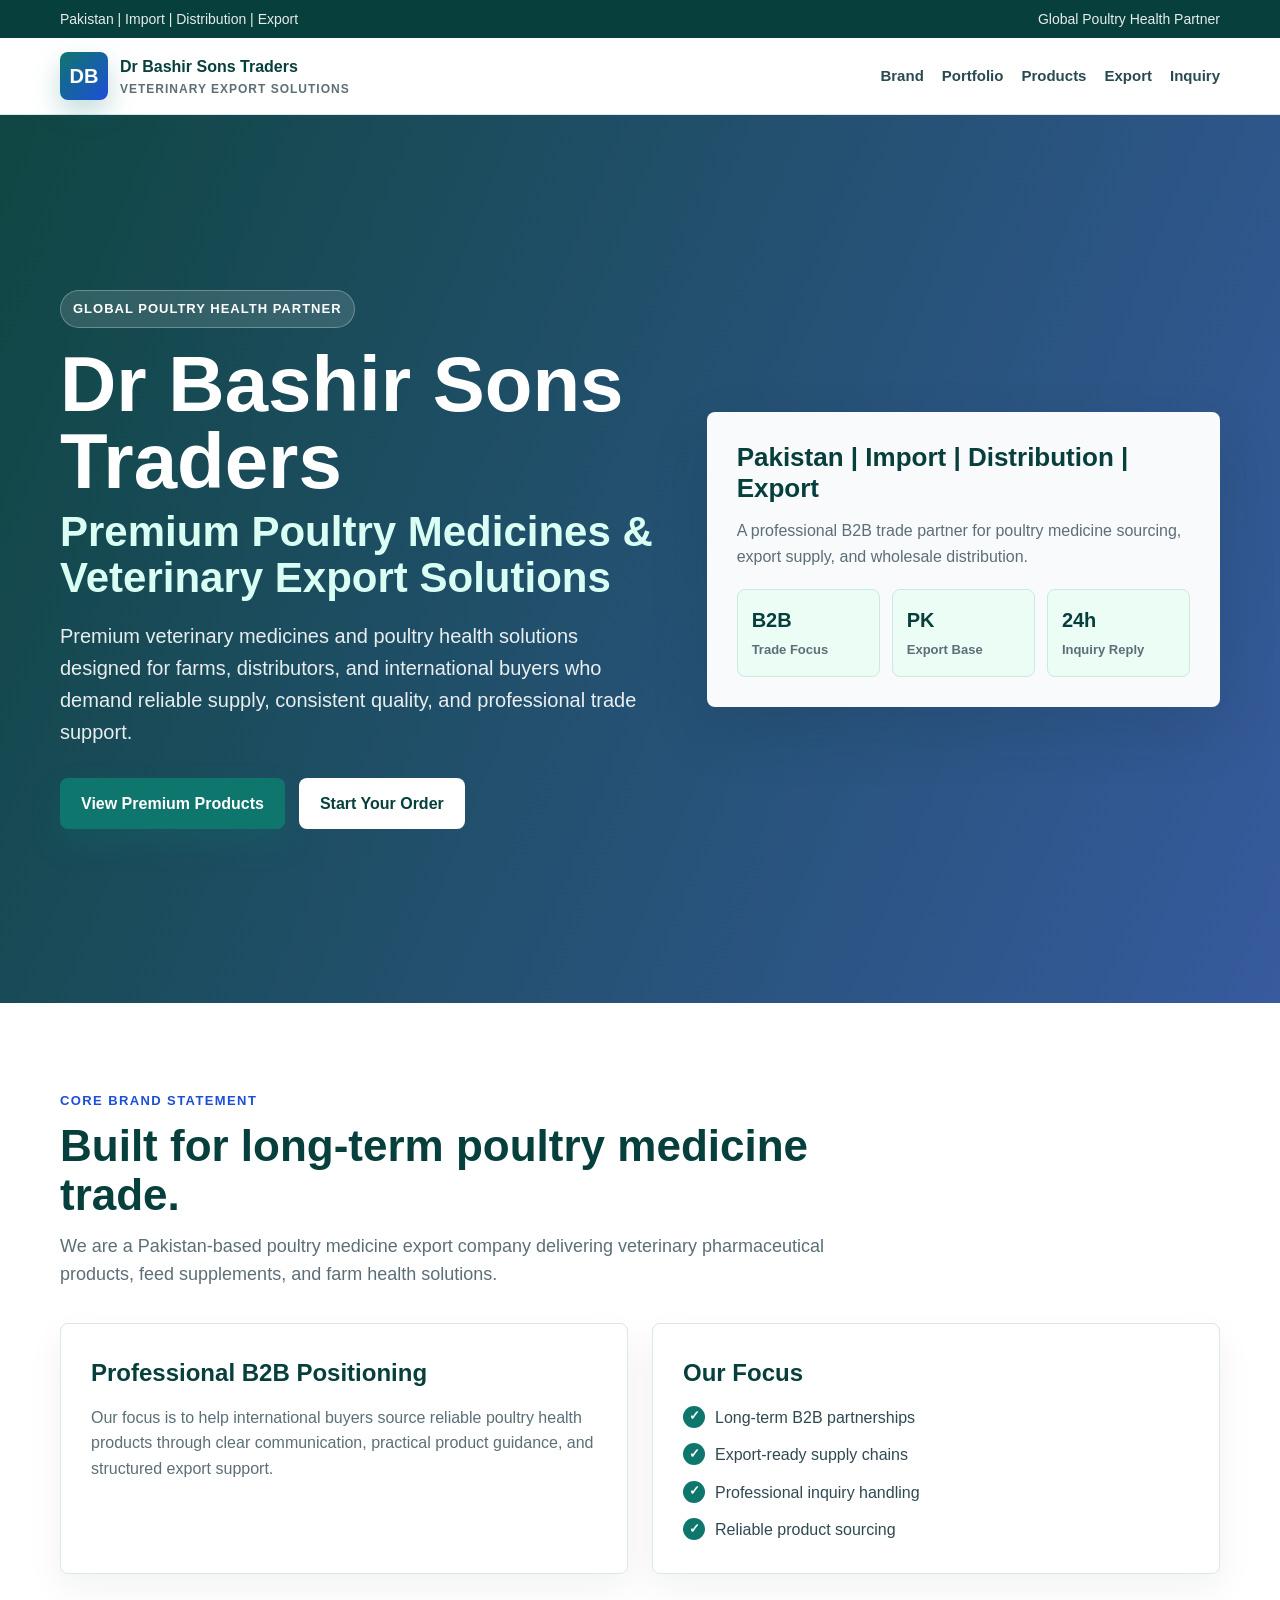
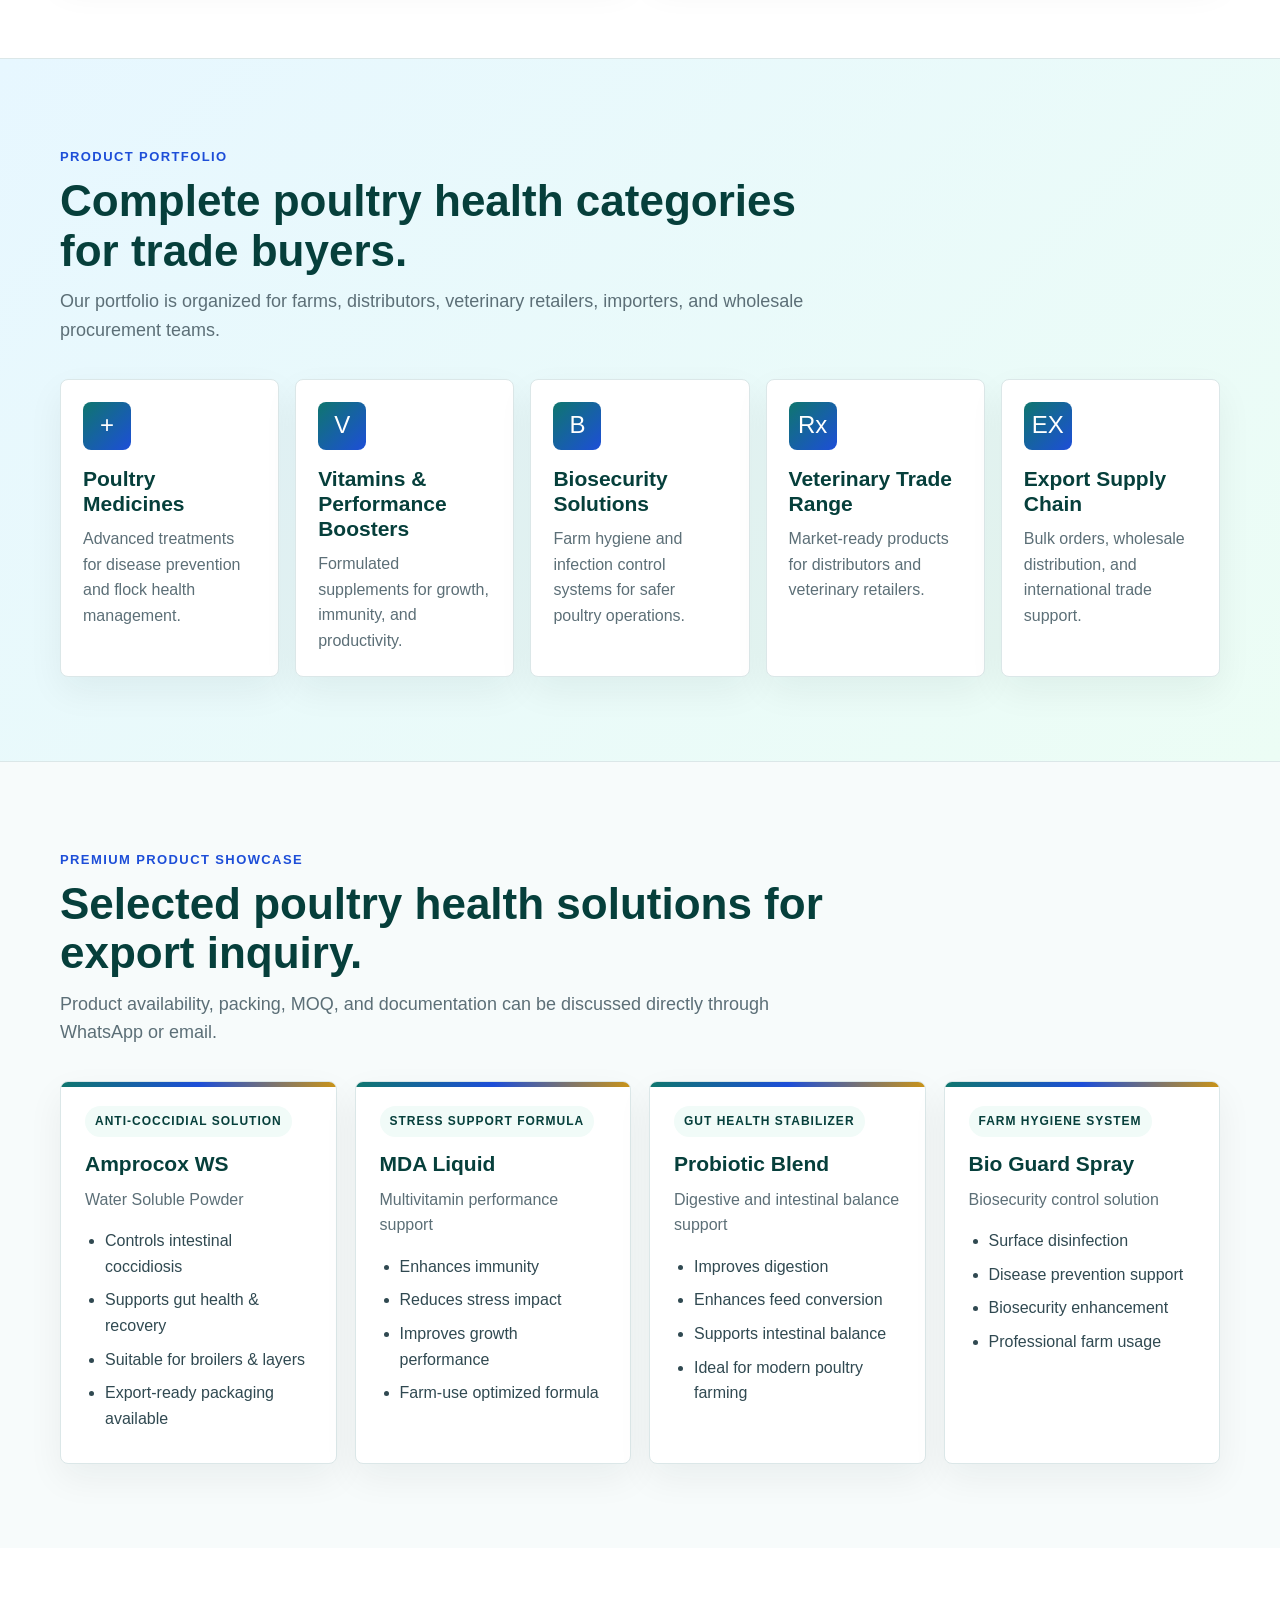
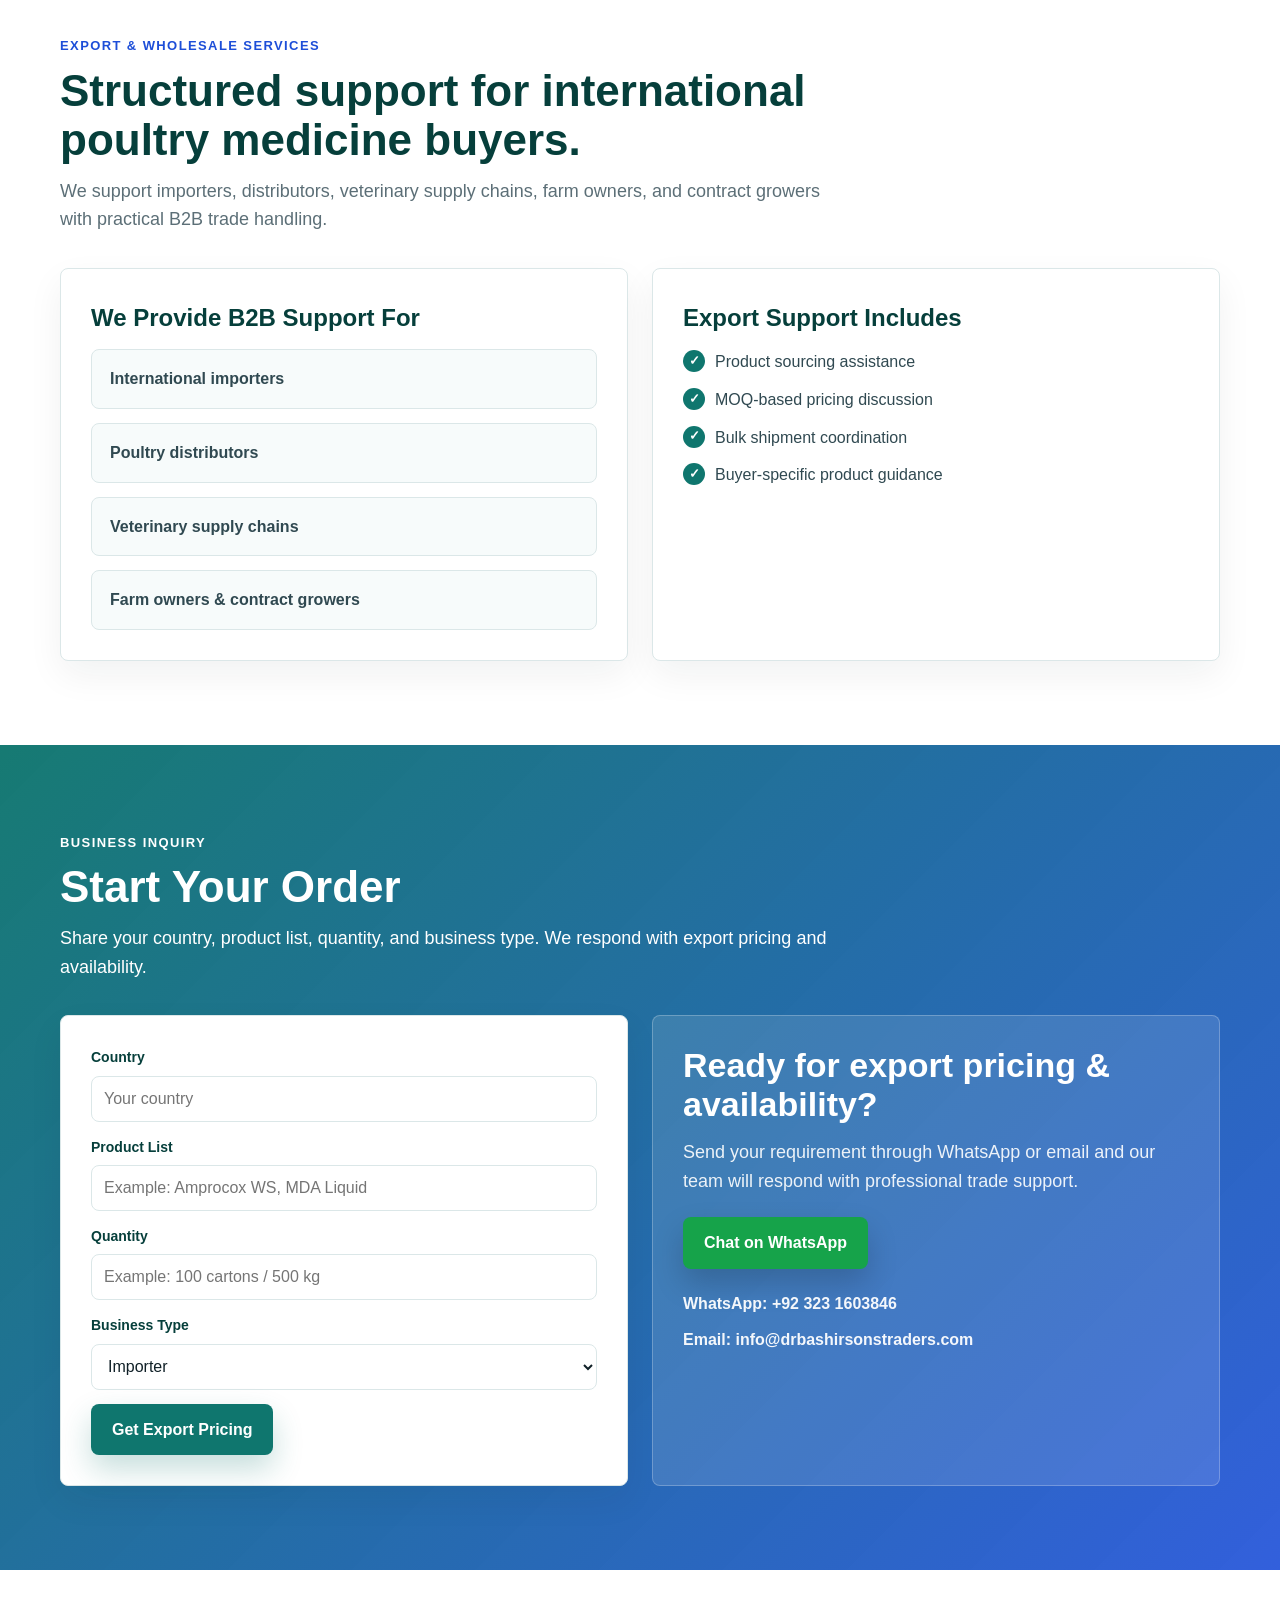
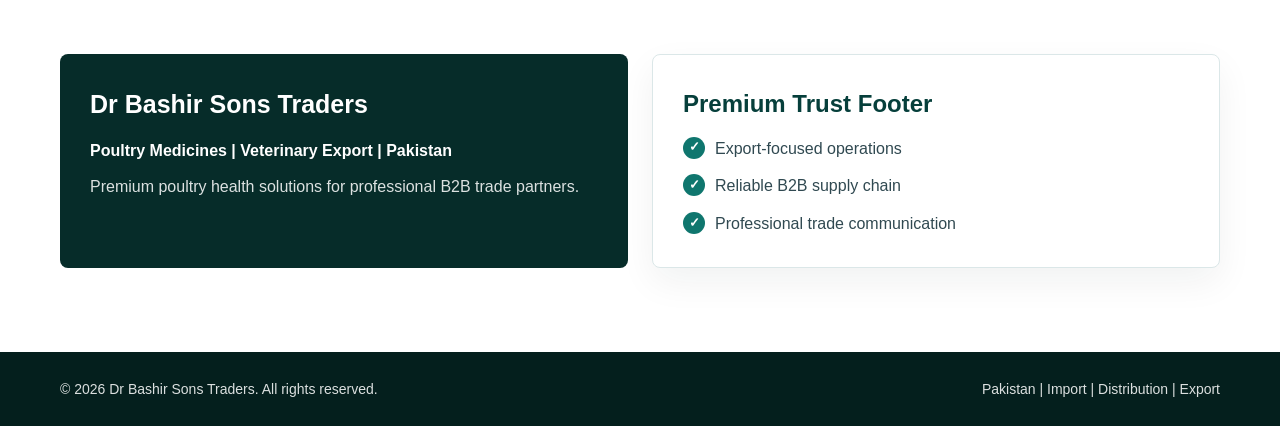
==== commit 74179a29: "Polish premium veterinary export homepage" ====
--- a/index.html
+++ b/index.html
@@ -3,110 +3,42 @@
 <head>
   <meta charset="UTF-8">
   <meta name="viewport" content="width=device-width, initial-scale=1.0">
-  <title>Dr Bashir Sons Traders | Poultry Medicine Product Catalog</title>
-  <meta name="description" content="Dr Bashir Sons Traders is a Pakistan-based B2B poultry medicine supplier offering veterinary pharmaceutical products, feed supplements, biosecurity products, and export-ready stock.">
-  <meta name="keywords" content="Dr Bashir Sons Traders, poultry medicine catalog, poultry medicines Pakistan, veterinary export Pakistan, poultry supplements, biosecurity products">
+  <title>Dr Bashir Sons Traders | Poultry Medicines & Veterinary Export Solutions</title>
+  <meta name="description" content="Dr Bashir Sons Traders is a Pakistan-based poultry medicine export company providing veterinary medicines, feed supplements, biosecurity solutions, and B2B trade support.">
+  <meta name="keywords" content="Dr Bashir Sons Traders, poultry medicines Pakistan, veterinary export solutions, poultry medicine exporter, poultry supplements, biosecurity solutions, B2B poultry supply">
   <meta name="author" content="Dr Bashir Sons Traders">
   <link rel="canonical" href="https://drbashirsonstraders.com/">
-  <meta property="og:title" content="Dr Bashir Sons Traders | Premium Poultry Medicines & Veterinary Solutions">
-  <meta property="og:description" content="B2B export catalog for poultry medicines, veterinary products, supplements, and biosecurity supply from Pakistan.">
+  <meta property="og:title" content="Dr Bashir Sons Traders | Premium Poultry Medicines & Veterinary Export Solutions">
+  <meta property="og:description" content="Pakistan-based poultry medicine export partner for farms, distributors, importers, and veterinary supply chains.">
   <meta property="og:type" content="website">
   <meta property="og:url" content="https://drbashirsonstraders.com/">
   <meta name="theme-color" content="#0f766e">
   <style>
-    :root { --green: #0f766e; --green-dark: #083f3a; --blue: #1d4ed8; --sky: #e8f2ff; --mint: #ecfdf5; --ink: #102027; --muted: #5f7178; --line: #dbe7e8; --white: #ffffff; --soft: #f7fbfb; --shadow: 0 22px 56px rgba(16, 32, 39, 0.13); --radius: 8px; }
-    * { box-sizing: border-box; }
-    html { scroll-behavior: smooth; }
-    body { margin: 0; font-family: Arial, Helvetica, sans-serif; color: var(--ink); background: var(--soft); line-height: 1.6; }
-    a { color: inherit; text-decoration: none; }
-    .container { width: min(1140px, calc(100% - 32px)); margin: 0 auto; }
-    .topbar { background: var(--green-dark); color: rgba(255,255,255,0.92); font-size: 14px; }
-    .topbar .container { display: flex; justify-content: space-between; gap: 16px; padding: 8px 0; flex-wrap: wrap; }
-    .navbar { position: sticky; top: 0; z-index: 10; background: rgba(255,255,255,0.96); backdrop-filter: blur(12px); border-bottom: 1px solid var(--line); }
-    .nav-inner { min-height: 74px; display: flex; align-items: center; justify-content: space-between; gap: 20px; }
-    .brand { display: flex; align-items: center; gap: 12px; font-weight: 900; color: var(--green-dark); }
-    .brand-mark { width: 46px; height: 46px; border-radius: var(--radius); display: grid; place-items: center; color: var(--white); background: linear-gradient(135deg, var(--green), var(--blue)); box-shadow: 0 10px 24px rgba(15,118,110,0.24); font-weight: 900; font-size: 20px; }
-    .brand small { display: block; font-size: 12px; color: var(--muted); font-weight: 800; text-transform: uppercase; letter-spacing: 1px; }
-    .nav-links { display: flex; align-items: center; gap: 20px; color: #28464d; font-size: 15px; font-weight: 800; }
-    .nav-links a:hover { color: var(--green); }
-    .button { display: inline-flex; align-items: center; justify-content: center; min-height: 46px; padding: 12px 20px; border-radius: var(--radius); border: 1px solid transparent; font-weight: 900; transition: transform .2s ease, box-shadow .2s ease, background .2s ease; }
-    .button:hover { transform: translateY(-2px); }
-    .button-primary { color: var(--white); background: var(--green); box-shadow: 0 14px 28px rgba(15,118,110,0.22); }
-    .button-primary:hover { background: var(--green-dark); }
-    .button-secondary { color: var(--green-dark); background: var(--white); border-color: rgba(255,255,255,0.58); }
-    .button-outline { color: var(--green-dark); background: var(--white); border-color: var(--line); }
-    .hero { color: var(--white); background: linear-gradient(110deg, rgba(8,63,58,0.96), rgba(29,78,216,0.82)), url("https://images.unsplash.com/photo-1589923188900-85dae523342b?auto=format&fit=crop&w=1800&q=80") center/cover; }
-    .hero .container { min-height: 690px; padding: 78px 0; display: grid; grid-template-columns: 1.08fr .92fr; gap: 40px; align-items: center; }
-    .eyebrow { display: inline-flex; padding: 8px 12px; border: 1px solid rgba(255,255,255,0.28); border-radius: 999px; background: rgba(255,255,255,0.13); text-transform: uppercase; letter-spacing: 1px; font-size: 13px; font-weight: 900; }
-    .hero h1 { margin: 18px 0 10px; font-size: clamp(42px, 7vw, 76px); line-height: .98; }
-    .hero h2 { margin: 0 0 16px; font-size: clamp(25px, 3.5vw, 42px); line-height: 1.1; color: #d9fff4; }
-    .hero p { margin: 0; max-width: 670px; font-size: 20px; color: rgba(255,255,255,0.9); }
-    .hero-actions { display: flex; gap: 14px; flex-wrap: wrap; margin-top: 30px; }
-    .catalog-card, .panel, .product-card, .detail-card, .inquiry-form { background: var(--white); border: 1px solid var(--line); border-radius: var(--radius); box-shadow: 0 14px 36px rgba(16,32,39,0.06); }
-    .catalog-card { color: var(--ink); padding: 28px; box-shadow: var(--shadow); }
-    .catalog-card h3, .panel h3, .detail-card h3 { margin: 0 0 12px; color: var(--green-dark); font-size: 24px; }
-    .highlight-list, .focus-list, .trust-list { list-style: none; padding: 0; margin: 0; display: grid; gap: 12px; }
-    .highlight-list li, .focus-list li, .trust-list li { display: flex; gap: 10px; color: #314850; }
-    .highlight-list li::before, .focus-list li::before, .trust-list li::before { content: "✓"; flex: 0 0 22px; height: 22px; display: grid; place-items: center; border-radius: 50%; color: var(--white); background: var(--green); font-size: 13px; font-weight: 900; margin-top: 1px; }
-    section { padding: 82px 0; }
-    .section-heading { max-width: 760px; margin-bottom: 34px; }
-    .section-heading span { color: var(--blue); font-size: 13px; font-weight: 900; text-transform: uppercase; letter-spacing: 1.4px; }
-    .section-heading h2 { margin: 8px 0 12px; color: var(--green-dark); font-size: clamp(30px, 4vw, 44px); line-height: 1.12; }
-    .section-heading p { margin: 0; color: var(--muted); font-size: 18px; }
-    .profile-grid, .inquiry-grid, .footer-grid, .detail-grid { display: grid; grid-template-columns: 1fr 1fr; gap: 24px; align-items: stretch; }
-    .panel, .detail-card, .inquiry-form { padding: 28px; }
-    .panel p, .detail-card p { margin: 0 0 16px; color: var(--muted); }
-    .category-section { background: linear-gradient(135deg, var(--sky), var(--mint)); border-top: 1px solid var(--line); border-bottom: 1px solid var(--line); }
-    .category-table { overflow-x: auto; background: var(--white); border: 1px solid var(--line); border-radius: var(--radius); box-shadow: 0 14px 36px rgba(16,32,39,0.06); }
-    table { width: 100%; border-collapse: collapse; min-width: 620px; }
-    th, td { padding: 18px 20px; text-align: left; border-bottom: 1px solid var(--line); }
-    th { color: var(--green-dark); background: #f1fbf8; font-size: 14px; text-transform: uppercase; letter-spacing: 1px; }
-    td { color: #314850; }
-    tr:last-child td { border-bottom: 0; }
-    .product-grid { display: grid; grid-template-columns: repeat(4, 1fr); gap: 18px; }
-    .product-card { padding: 22px; }
-    .product-icon { font-size: 32px; margin-bottom: 10px; }
-    .product-card h3 { margin: 0 0 6px; color: var(--green-dark); font-size: 21px; }
-    .product-card p { margin: 0 0 18px; color: var(--muted); min-height: 52px; }
-    .product-card .button { width: 100%; min-height: 42px; }
-    .specs { display: grid; gap: 10px; margin: 18px 0; }
-    .specs div { display: flex; justify-content: space-between; gap: 14px; padding: 12px 14px; background: #f4faf9; border: 1px solid var(--line); border-radius: var(--radius); }
-    .specs strong { color: var(--green-dark); }
-    .benefits { margin: 0; padding-left: 20px; color: #314850; }
-    .benefits li { margin-bottom: 8px; }
-    .availability { margin-top: 20px; padding: 18px; border-radius: var(--radius); background: var(--mint); border: 1px solid #c9f0df; }
-    .availability strong { display: block; margin-bottom: 8px; color: var(--green-dark); }
-    .inquiry { color: var(--white); background: linear-gradient(135deg, rgba(15,118,110,0.97), rgba(29,78,216,0.9)); }
-    .inquiry .section-heading h2, .inquiry .section-heading span, .inquiry .section-heading p { color: var(--white); }
-    label { display: block; margin-bottom: 7px; color: var(--green-dark); font-weight: 900; font-size: 14px; }
-    input, select { width: 100%; height: 46px; margin-bottom: 14px; padding: 10px 12px; border: 1px solid var(--line); border-radius: var(--radius); font: inherit; color: var(--ink); background: var(--white); }
-    .inquiry-note { background: rgba(255,255,255,0.12); border: 1px solid rgba(255,255,255,0.24); border-radius: var(--radius); padding: 28px; }
-    .inquiry-note h3 { margin: 0 0 12px; font-size: 31px; line-height: 1.15; }
-    .inquiry-note p { margin: 0 0 22px; color: rgba(255,255,255,0.9); font-size: 18px; }
-    .whatsapp { color: var(--white); background: #16a34a; }
-    .trust { background: var(--white); }
-    .trust-box { padding: 28px; background: #082f2c; color: var(--white); border-radius: var(--radius); }
-    .trust-box h3 { margin: 0 0 14px; font-size: 24px; }
-    .trust-box p { margin: 0 0 10px; color: rgba(255,255,255,0.86); }
-    .trust-box strong { color: var(--white); }
-    .footer { padding: 26px 0; color: rgba(255,255,255,0.86); background: #062c29; font-size: 14px; }
-    .footer .container { display: flex; justify-content: space-between; gap: 16px; flex-wrap: wrap; }
-    @media (max-width: 920px) { .nav-inner { align-items: flex-start; flex-direction: column; padding: 14px 0; } .nav-links { width: 100%; overflow-x: auto; gap: 18px; padding-bottom: 4px; } .hero .container, .profile-grid, .inquiry-grid, .footer-grid, .detail-grid { grid-template-columns: 1fr; } .hero .container { min-height: auto; padding: 58px 0; } .product-grid { grid-template-columns: repeat(2, 1fr); } }
-    @media (max-width: 620px) { .container { width: min(100% - 24px, 1140px); } .topbar .container { justify-content: center; text-align: center; } .brand { align-items: flex-start; } .brand-mark { width: 40px; height: 40px; } .hero h1 { font-size: 42px; } .hero h2 { font-size: 25px; } .hero p, .section-heading p { font-size: 17px; } .hero-actions, .footer .container { flex-direction: column; } .button { width: 100%; } section { padding: 60px 0; } .product-grid { grid-template-columns: 1fr; } .panel, .catalog-card, .detail-card, .inquiry-form, .inquiry-note, .trust-box, .product-card { padding: 22px; } }
+    :root { --green:#0f766e; --green-deep:#063f3b; --blue:#1d4ed8; --cyan:#e7f7ff; --mint:#ecfdf5; --gold:#c99318; --ink:#102027; --muted:#5c6f77; --line:#dbe7e8; --white:#fff; --soft:#f7fbfb; --radius:8px; --shadow:0 24px 60px rgba(16,32,39,.14); }
+    *{box-sizing:border-box} html{scroll-behavior:smooth} body{margin:0;font-family:Arial,Helvetica,sans-serif;color:var(--ink);background:var(--soft);line-height:1.6} a{color:inherit;text-decoration:none}.container{width:min(1160px,calc(100% - 32px));margin:0 auto}
+    .topbar{background:var(--green-deep);color:rgba(255,255,255,.9);font-size:14px}.topbar .container{display:flex;justify-content:space-between;gap:16px;padding:8px 0;flex-wrap:wrap}
+    .navbar{position:sticky;top:0;z-index:20;background:rgba(255,255,255,.97);backdrop-filter:blur(12px);border-bottom:1px solid var(--line)}.nav-inner{min-height:76px;display:flex;align-items:center;justify-content:space-between;gap:20px}.brand{display:flex;align-items:center;gap:12px;color:var(--green-deep);font-weight:900}.brand-mark{width:48px;height:48px;display:grid;place-items:center;border-radius:var(--radius);color:var(--white);background:linear-gradient(135deg,var(--green),var(--blue));box-shadow:0 12px 26px rgba(15,118,110,.25);font-size:20px;font-weight:900}.brand small{display:block;color:var(--muted);font-size:12px;font-weight:800;text-transform:uppercase;letter-spacing:1px}.nav-links{display:flex;align-items:center;gap:18px;color:#294a52;font-size:15px;font-weight:800}.nav-links a:hover{color:var(--green)}
+    .button{display:inline-flex;align-items:center;justify-content:center;min-height:46px;padding:12px 20px;border:1px solid transparent;border-radius:var(--radius);font-weight:900;transition:transform .2s ease,box-shadow .2s ease,background .2s ease}.button:hover{transform:translateY(-2px)}.button-primary{color:var(--white);background:var(--green);box-shadow:0 14px 30px rgba(15,118,110,.24)}.button-primary:hover{background:var(--green-deep)}.button-light{color:var(--green-deep);background:var(--white);border-color:rgba(255,255,255,.58)}.button-whatsapp{color:var(--white);background:#16a34a;box-shadow:0 14px 30px rgba(0,0,0,.18)}
+    .hero{color:var(--white);background:linear-gradient(112deg,rgba(6,63,59,.96),rgba(18,60,140,.84)),url("https://images.unsplash.com/photo-1589923188900-85dae523342b?auto=format&fit=crop&w=1900&q=80") center/cover}.hero .container{min-height:720px;padding:82px 0;display:grid;grid-template-columns:1.08fr .92fr;gap:44px;align-items:center}.eyebrow{display:inline-flex;padding:8px 12px;border:1px solid rgba(255,255,255,.28);border-radius:999px;background:rgba(255,255,255,.13);font-size:13px;font-weight:900;text-transform:uppercase;letter-spacing:1px}.hero h1{margin:18px 0 10px;font-size:clamp(42px,7vw,78px);line-height:.98}.hero h2{margin:0 0 18px;max-width:820px;color:#d9fff4;font-size:clamp(24px,3.5vw,42px);line-height:1.1}.hero p{margin:0;max-width:700px;color:rgba(255,255,255,.9);font-size:20px}.hero-actions{display:flex;gap:14px;flex-wrap:wrap;margin-top:30px}.hero-panel{padding:30px;border-radius:var(--radius);background:rgba(255,255,255,.97);color:var(--ink);box-shadow:var(--shadow)}.hero-panel h3{margin:0 0 14px;color:var(--green-deep);font-size:26px;line-height:1.2}.hero-panel p{color:var(--muted);font-size:16px;margin-bottom:20px}.trust-strip{display:grid;grid-template-columns:repeat(3,1fr);gap:12px}.trust-chip{padding:14px;border:1px solid #cce9e0;border-radius:var(--radius);background:var(--mint)}.trust-chip b{display:block;color:var(--green-deep);font-size:20px}.trust-chip span{color:var(--muted);font-size:13px;font-weight:800}
+    section{padding:84px 0}.section-heading{max-width:790px;margin-bottom:34px}.section-heading span{color:var(--blue);font-size:13px;font-weight:900;letter-spacing:1.4px;text-transform:uppercase}.section-heading h2{margin:8px 0 12px;color:var(--green-deep);font-size:clamp(30px,4vw,44px);line-height:1.12}.section-heading p{margin:0;color:var(--muted);font-size:18px}.statement{background:var(--white)}.statement-grid,.services-grid,.inquiry-grid,.footer-grid{display:grid;grid-template-columns:1fr 1fr;gap:24px;align-items:stretch}.panel,.portfolio-card,.product-card,.inquiry-card{background:var(--white);border:1px solid var(--line);border-radius:var(--radius);box-shadow:0 14px 36px rgba(16,32,39,.06)}.panel{padding:30px}.panel h3{margin:0 0 12px;color:var(--green-deep);font-size:24px}.panel p{margin:0 0 18px;color:var(--muted)}.check-list{list-style:none;padding:0;margin:0;display:grid;gap:12px}.check-list li{display:flex;gap:10px;color:#304951}.check-list li::before{content:"✓";flex:0 0 22px;height:22px;display:grid;place-items:center;margin-top:1px;border-radius:50%;color:var(--white);background:var(--green);font-size:13px;font-weight:900}
+    .portfolio{background:linear-gradient(135deg,var(--cyan),var(--mint));border-top:1px solid var(--line);border-bottom:1px solid var(--line)}.portfolio-grid{display:grid;grid-template-columns:repeat(5,1fr);gap:16px}.portfolio-card{padding:22px;min-height:220px}.card-icon{width:48px;height:48px;display:grid;place-items:center;margin-bottom:16px;border-radius:var(--radius);background:linear-gradient(135deg,var(--green),var(--blue));color:var(--white);font-size:24px}.portfolio-card h3,.product-card h3,.inquiry-card h3{margin:0 0 10px;color:var(--green-deep);font-size:21px;line-height:1.2}.portfolio-card p,.product-card p,.inquiry-card p{margin:0;color:var(--muted)}
+    .showcase-grid{display:grid;grid-template-columns:repeat(4,1fr);gap:18px}.product-card{padding:24px;position:relative;overflow:hidden}.product-card::before{content:"";position:absolute;inset:0 0 auto 0;height:5px;background:linear-gradient(90deg,var(--green),var(--blue),var(--gold))}.product-card .tag{display:inline-flex;margin-bottom:14px;padding:6px 10px;border-radius:999px;background:#f1fbf8;color:var(--green-deep);font-size:12px;font-weight:900;text-transform:uppercase;letter-spacing:1px}.product-card ul{padding-left:20px;margin:16px 0 0;color:#304951}.product-card li{margin-bottom:8px}.services{background:#fff}.service-list{padding:0;margin:0;list-style:none;display:grid;gap:14px}.service-list li{padding:16px 18px;border:1px solid var(--line);border-radius:var(--radius);background:#f7fbfb;color:#304951;font-weight:800}
+    .inquiry{color:var(--white);background:linear-gradient(135deg,rgba(15,118,110,.97),rgba(29,78,216,.9)),url("https://images.unsplash.com/photo-1581093458791-9d15482442f6?auto=format&fit=crop&w=1600&q=80") center/cover}.inquiry .section-heading h2,.inquiry .section-heading span,.inquiry .section-heading p{color:var(--white)}.inquiry-card{padding:30px}.inquiry-card label{display:block;margin-bottom:7px;color:var(--green-deep);font-size:14px;font-weight:900}.inquiry-card input,.inquiry-card select{width:100%;height:46px;margin-bottom:14px;padding:10px 12px;border:1px solid var(--line);border-radius:var(--radius);color:var(--ink);font:inherit;background:var(--white)}.inquiry-note{padding:30px;border:1px solid rgba(255,255,255,.24);border-radius:var(--radius);background:rgba(255,255,255,.12)}.inquiry-note h3{margin:0 0 14px;font-size:34px;line-height:1.14}.inquiry-note p{margin:0 0 22px;color:rgba(255,255,255,.9);font-size:18px}.contact-lines{display:grid;gap:10px;margin-top:22px;color:rgba(255,255,255,.94);font-weight:800}.trust{background:var(--white)}.trust-box{padding:30px;border-radius:var(--radius);background:#062c29;color:var(--white)}.trust-box h3{margin:0 0 14px;font-size:25px}.trust-box p{margin:0 0 10px;color:rgba(255,255,255,.86)}.trust-box strong{color:var(--white)}.footer{padding:26px 0;background:#041f1d;color:rgba(255,255,255,.86);font-size:14px}.footer .container{display:flex;justify-content:space-between;gap:16px;flex-wrap:wrap}
+    @media (max-width:1050px){.portfolio-grid,.showcase-grid{grid-template-columns:repeat(2,1fr)}}@media (max-width:900px){.nav-inner{align-items:flex-start;flex-direction:column;padding:14px 0}.nav-links{width:100%;overflow-x:auto;gap:18px;padding-bottom:4px}.hero .container,.statement-grid,.services-grid,.inquiry-grid,.footer-grid{grid-template-columns:1fr}.hero .container{min-height:auto;padding:60px 0}}@media (max-width:620px){.container{width:min(100% - 24px,1160px)}.topbar .container{justify-content:center;text-align:center}.brand{align-items:flex-start}.brand-mark{width:42px;height:42px}.hero h1{font-size:41px}.hero h2{font-size:24px}.hero p,.section-heading p{font-size:17px}.hero-actions,.footer .container{flex-direction:column}.button{width:100%}.trust-strip,.portfolio-grid,.showcase-grid{grid-template-columns:1fr}section{padding:62px 0}.panel,.hero-panel,.portfolio-card,.product-card,.inquiry-card,.inquiry-note,.trust-box{padding:22px}}
   </style>
 </head>
 <body>
-  <div class="topbar"><div class="container"><span>Pakistan | Import | Distribution | Export</span><span>B2B Poultry Medicine Product Catalog</span></div></div>
-  <header class="navbar"><div class="container nav-inner"><a class="brand" href="#home" aria-label="Dr Bashir Sons Traders home"><span class="brand-mark">DB</span><span>Dr Bashir Sons Traders<small>Poultry Medicines & Veterinary Solutions</small></span></a><nav class="nav-links" aria-label="Main navigation"><a href="#profile">Profile</a><a href="#categories">Categories</a><a href="#products">Products</a><a href="#inquiry">Export Inquiry</a><a href="#contact">Contact</a></nav></div></header>
+  <div class="topbar"><div class="container"><span>Pakistan | Import | Distribution | Export</span><span>Global Poultry Health Partner</span></div></div>
+  <header class="navbar"><div class="container nav-inner"><a class="brand" href="#home" aria-label="Dr Bashir Sons Traders home"><span class="brand-mark">DB</span><span>Dr Bashir Sons Traders<small>Veterinary Export Solutions</small></span></a><nav class="nav-links" aria-label="Main navigation"><a href="#brand">Brand</a><a href="#portfolio">Portfolio</a><a href="#showcase">Products</a><a href="#services">Export</a><a href="#inquiry">Inquiry</a></nav></div></header>
   <main id="home">
-    <section class="hero"><div class="container"><div><span class="eyebrow">Poultry Medicine Product Catalog | B2B Export Edition</span><h1>Dr Bashir Sons Traders</h1><h2>Premium Poultry Medicines & Veterinary Solutions</h2><p>Pakistan-based import, distribution, and export support for poultry medicines, veterinary pharmaceutical products, feed supplements, and farm health solutions.</p><div class="hero-actions"><a class="button button-primary" href="#products">View Product Catalog</a><a class="button button-secondary" href="#inquiry">Request Bulk Export Pricing</a></div></div><aside class="catalog-card"><h3>Export Buyer Highlights</h3><ul class="highlight-list"><li>Trusted poultry medicine supplier for farms, dealers, and distributors.</li><li>Export ready stock for B2B buyers and wholesale inquiries.</li><li>Veterinary grade products with practical trade support.</li><li>Bulk supply, private labeling, and international shipping assistance.</li></ul></aside></div></section>
-    <section id="profile"><div class="container"><div class="section-heading"><span>Company Profile</span><h2>Professional poultry medicine trading from Pakistan.</h2><p>Dr Bashir Sons Traders serves local and international buyers with a focused veterinary trade portfolio and responsive B2B export communication.</p></div><div class="profile-grid"><article class="panel"><h3>About Us</h3><p>Dr Bashir Sons Traders is a Pakistan-based poultry medicine trading company providing veterinary pharmaceutical products, feed supplements, and farm health solutions for local and international buyers.</p><p>Our work is built around reliable product sourcing, clear buyer communication, and long-term trade relationships for poultry medicine distribution.</p></article><article class="panel"><h3>Core Focus</h3><ul class="focus-list"><li>Poultry Medicines</li><li>Vitamins & Supplements</li><li>Biosecurity Products</li><li>Veterinary Trade Supply</li><li>Export Services</li></ul></article></div></div></section>
-    <section id="categories" class="category-section"><div class="container"><div class="section-heading"><span>Product Category Index</span><h2>Organized catalog for fast B2B sourcing.</h2><p>Buyers can review the main categories and request quotation details for suitable products, packing sizes, and bulk availability.</p></div><div class="category-table"><table><thead><tr><th>Category</th><th>Description</th></tr></thead><tbody><tr><td>Poultry Medicines</td><td>Antibiotics, anti-coccidials, treatments</td></tr><tr><td>Vitamins & Supplements</td><td>Growth, immunity, stress control</td></tr><tr><td>Biosecurity</td><td>Farm hygiene & prevention products</td></tr><tr><td>Veterinary Range</td><td>General animal health products</td></tr><tr><td>Export Stock</td><td>Bulk trade-ready products</td></tr></tbody></table></div></div></section>
-    <section id="products"><div class="container"><div class="section-heading"><span>Visual Product Grid</span><h2>Poultry medicine products for trade inquiries.</h2><p>Sample catalog items are shown below. Final product availability, packing, MOQ, batch details, and export documentation can be discussed on inquiry.</p></div><div class="product-grid"><article class="product-card"><div class="product-icon">🐔</div><h3>Amprocox WS</h3><p>Anti-Coccidial Treatment</p><a class="button button-outline" href="#amprocox">View Details</a></article><article class="product-card"><div class="product-icon">💊</div><h3>MDA Liquid</h3><p>Vitamin Support Formula</p><a class="button button-outline" href="#inquiry">View Details</a></article><article class="product-card"><div class="product-icon">🧪</div><h3>Probiotic Blend</h3><p>Gut Health Solution</p><a class="button button-outline" href="#inquiry">View Details</a></article><article class="product-card"><div class="product-icon">🛡</div><h3>Bio Guard Spray</h3><p>Farm Hygiene Control</p><a class="button button-outline" href="#inquiry">View Details</a></article></div></div></section>
-    <section id="amprocox" class="category-section"><div class="container"><div class="section-heading"><span>Main Product Page Format</span><h2>Product detail structure for export buyers.</h2><p>Each catalog product can follow this format for clear B2B communication and quotation handling.</p></div><div class="detail-grid"><article class="detail-card"><h3>🐔 Product Name: Amprocox WS</h3><div class="specs"><div><strong>Category</strong><span>Anti-Coccidial Medicine</span></div><div><strong>Form</strong><span>Water Soluble Powder</span></div><div><strong>Packing</strong><span>100g / 1kg</span></div></div><p>Used for prevention and treatment of coccidiosis in poultry birds. Improves flock health and reduces mortality.</p></article><article class="detail-card"><h3>Key Benefits</h3><ul class="benefits"><li>Controls intestinal infections</li><li>Improves feed conversion</li><li>Supports flock recovery</li><li>Suitable for broilers & layers</li></ul><div class="availability"><strong>Dosage</strong>As per veterinary guidance or farm program</div><div class="availability"><strong>Export Availability</strong>Bulk supply available | Private labeling possible | International shipping support</div></article></div></div></section>
-    <section id="inquiry" class="inquiry"><div class="container"><div class="section-heading"><span>Export Inquiry</span><h2>Request Bulk Export Pricing</h2><p>Send your product name, quantity, country, and business type. We will respond through WhatsApp for quotation discussion.</p></div><div class="inquiry-grid"><form class="inquiry-form" action="https://wa.me/923231603846" method="get"><label for="country">Country</label><input id="country" name="country" type="text" placeholder="Your country"><label for="product-name">Product Name</label><input id="product-name" name="product" type="text" placeholder="Example: Amprocox WS"><label for="quantity">Quantity Required</label><input id="quantity" name="quantity" type="text" placeholder="Example: 100 cartons / 500 kg"><label for="business-type">Business Type</label><select id="business-type" name="business_type"><option>Distributor</option><option>Farm</option><option>Dealer</option><option>Importer</option><option>Wholesaler</option></select><label for="whatsapp">WhatsApp Contact</label><input id="whatsapp" name="whatsapp" type="text" placeholder="+ country code and number"><a class="button button-primary" href="https://wa.me/923231603846?text=Hello%20Dr%20Bashir%20Sons%20Traders%2C%20I%20want%20bulk%20export%20pricing%20for%20poultry%20medicine." target="_blank" rel="noopener">Get Export Quote</a></form><aside class="inquiry-note"><h3>Need catalog pricing or private label discussion?</h3><p>Contact us with your destination country, required product category, packing preference, and estimated order quantity.</p><a class="button whatsapp" href="https://wa.me/923231603846?text=Hello%20Dr%20Bashir%20Sons%20Traders%2C%20I%20am%20interested%20in%20your%20poultry%20medicine%20product%20catalog." target="_blank" rel="noopener">Chat on WhatsApp</a></aside></div></div></section>
-    <section id="contact" class="trust"><div class="container"><div class="footer-grid"><div class="trust-box"><h3>Dr Bashir Sons Traders</h3><p><strong>Location:</strong> Pakistan</p><p><strong>Business Type:</strong> Poultry Medicines & Veterinary Export</p><p><strong>Email:</strong> info@drbashirsonstraders.com</p><p><strong>WhatsApp:</strong> +92 323 1603846</p></div><article class="panel"><h3>Professional Export Trust</h3><ul class="trust-list"><li>Batch number section available on product documents</li><li>Manufacturing and expiry information can be shared where applicable</li><li>QR verification can be added for selected catalog items</li><li>MOQ details provided during quotation discussion</li></ul></article></div></div></section>
+    <section class="hero"><div class="container"><div><span class="eyebrow">Global Poultry Health Partner</span><h1>Dr Bashir Sons Traders</h1><h2>Premium Poultry Medicines & Veterinary Export Solutions</h2><p>Premium veterinary medicines and poultry health solutions designed for farms, distributors, and international buyers who demand reliable supply, consistent quality, and professional trade support.</p><div class="hero-actions"><a class="button button-primary" href="#showcase">View Premium Products</a><a class="button button-light" href="#inquiry">Start Your Order</a></div></div><aside class="hero-panel"><h3>Pakistan | Import | Distribution | Export</h3><p>A professional B2B trade partner for poultry medicine sourcing, export supply, and wholesale distribution.</p><div class="trust-strip"><div class="trust-chip"><b>B2B</b><span>Trade Focus</span></div><div class="trust-chip"><b>PK</b><span>Export Base</span></div><div class="trust-chip"><b>24h</b><span>Inquiry Reply</span></div></div></aside></div></section>
+    <section id="brand" class="statement"><div class="container"><div class="section-heading"><span>Core Brand Statement</span><h2>Built for long-term poultry medicine trade.</h2><p>We are a Pakistan-based poultry medicine export company delivering veterinary pharmaceutical products, feed supplements, and farm health solutions.</p></div><div class="statement-grid"><article class="panel"><h3>Professional B2B Positioning</h3><p>Our focus is to help international buyers source reliable poultry health products through clear communication, practical product guidance, and structured export support.</p></article><article class="panel"><h3>Our Focus</h3><ul class="check-list"><li>Long-term B2B partnerships</li><li>Export-ready supply chains</li><li>Professional inquiry handling</li><li>Reliable product sourcing</li></ul></article></div></div></section>
+    <section id="portfolio" class="portfolio"><div class="container"><div class="section-heading"><span>Product Portfolio</span><h2>Complete poultry health categories for trade buyers.</h2><p>Our portfolio is organized for farms, distributors, veterinary retailers, importers, and wholesale procurement teams.</p></div><div class="portfolio-grid"><article class="portfolio-card"><div class="card-icon">+</div><h3>Poultry Medicines</h3><p>Advanced treatments for disease prevention and flock health management.</p></article><article class="portfolio-card"><div class="card-icon">V</div><h3>Vitamins & Performance Boosters</h3><p>Formulated supplements for growth, immunity, and productivity.</p></article><article class="portfolio-card"><div class="card-icon">B</div><h3>Biosecurity Solutions</h3><p>Farm hygiene and infection control systems for safer poultry operations.</p></article><article class="portfolio-card"><div class="card-icon">Rx</div><h3>Veterinary Trade Range</h3><p>Market-ready products for distributors and veterinary retailers.</p></article><article class="portfolio-card"><div class="card-icon">EX</div><h3>Export Supply Chain</h3><p>Bulk orders, wholesale distribution, and international trade support.</p></article></div></div></section>
+    <section id="showcase"><div class="container"><div class="section-heading"><span>Premium Product Showcase</span><h2>Selected poultry health solutions for export inquiry.</h2><p>Product availability, packing, MOQ, and documentation can be discussed directly through WhatsApp or email.</p></div><div class="showcase-grid"><article class="product-card"><span class="tag">Anti-Coccidial Solution</span><h3>Amprocox WS</h3><p>Water Soluble Powder</p><ul><li>Controls intestinal coccidiosis</li><li>Supports gut health & recovery</li><li>Suitable for broilers & layers</li><li>Export-ready packaging available</li></ul></article><article class="product-card"><span class="tag">Stress Support Formula</span><h3>MDA Liquid</h3><p>Multivitamin performance support</p><ul><li>Enhances immunity</li><li>Reduces stress impact</li><li>Improves growth performance</li><li>Farm-use optimized formula</li></ul></article><article class="product-card"><span class="tag">Gut Health Stabilizer</span><h3>Probiotic Blend</h3><p>Digestive and intestinal balance support</p><ul><li>Improves digestion</li><li>Enhances feed conversion</li><li>Supports intestinal balance</li><li>Ideal for modern poultry farming</li></ul></article><article class="product-card"><span class="tag">Farm Hygiene System</span><h3>Bio Guard Spray</h3><p>Biosecurity control solution</p><ul><li>Surface disinfection</li><li>Disease prevention support</li><li>Biosecurity enhancement</li><li>Professional farm usage</li></ul></article></div></div></section>
+    <section id="services" class="services"><div class="container"><div class="section-heading"><span>Export & Wholesale Services</span><h2>Structured support for international poultry medicine buyers.</h2><p>We support importers, distributors, veterinary supply chains, farm owners, and contract growers with practical B2B trade handling.</p></div><div class="services-grid"><article class="panel"><h3>We Provide B2B Support For</h3><ul class="service-list"><li>International importers</li><li>Poultry distributors</li><li>Veterinary supply chains</li><li>Farm owners & contract growers</li></ul></article><article class="panel"><h3>Export Support Includes</h3><ul class="check-list"><li>Product sourcing assistance</li><li>MOQ-based pricing discussion</li><li>Bulk shipment coordination</li><li>Buyer-specific product guidance</li></ul></article></div></div></section>
+    <section id="inquiry" class="inquiry"><div class="container"><div class="section-heading"><span>Business Inquiry</span><h2>Start Your Order</h2><p>Share your country, product list, quantity, and business type. We respond with export pricing and availability.</p></div><div class="inquiry-grid"><form class="inquiry-card" action="https://wa.me/923231603846" method="get"><label for="country">Country</label><input id="country" name="country" type="text" placeholder="Your country"><label for="products">Product List</label><input id="products" name="products" type="text" placeholder="Example: Amprocox WS, MDA Liquid"><label for="quantity">Quantity</label><input id="quantity" name="quantity" type="text" placeholder="Example: 100 cartons / 500 kg"><label for="business-type">Business Type</label><select id="business-type" name="business_type"><option>Importer</option><option>Distributor</option><option>Veterinary Supply Chain</option><option>Farm Owner</option><option>Dealer</option></select><a class="button button-primary" href="https://wa.me/923231603846?text=Hello%20Dr%20Bashir%20Sons%20Traders%2C%20I%20want%20export%20pricing%20and%20availability%20for%20poultry%20medicines." target="_blank" rel="noopener">Get Export Pricing</a></form><aside class="inquiry-note"><h3>Ready for export pricing & availability?</h3><p>Send your requirement through WhatsApp or email and our team will respond with professional trade support.</p><a class="button button-whatsapp" href="https://wa.me/923231603846?text=Hello%20Dr%20Bashir%20Sons%20Traders%2C%20I%20am%20interested%20in%20your%20premium%20poultry%20medicine%20export%20solutions." target="_blank" rel="noopener">Chat on WhatsApp</a><div class="contact-lines"><span>WhatsApp: +92 323 1603846</span><span>Email: info@drbashirsonstraders.com</span></div></aside></div></div></section>
+    <section class="trust"><div class="container"><div class="footer-grid"><div class="trust-box"><h3>Dr Bashir Sons Traders</h3><p><strong>Poultry Medicines | Veterinary Export | Pakistan</strong></p><p>Premium poultry health solutions for professional B2B trade partners.</p></div><article class="panel"><h3>Premium Trust Footer</h3><ul class="check-list"><li>Export-focused operations</li><li>Reliable B2B supply chain</li><li>Professional trade communication</li></ul></article></div></div></section>
   </main>
-  <footer class="footer"><div class="container"><span>&copy; 2026 Dr Bashir Sons Traders. All rights reserved.</span><span>Poultry Medicines | Veterinary Solutions | Import | Distribution | Export</span></div></footer>
+  <footer class="footer"><div class="container"><span>&copy; 2026 Dr Bashir Sons Traders. All rights reserved.</span><span>Pakistan | Import | Distribution | Export</span></div></footer>
 </body>
 </html>
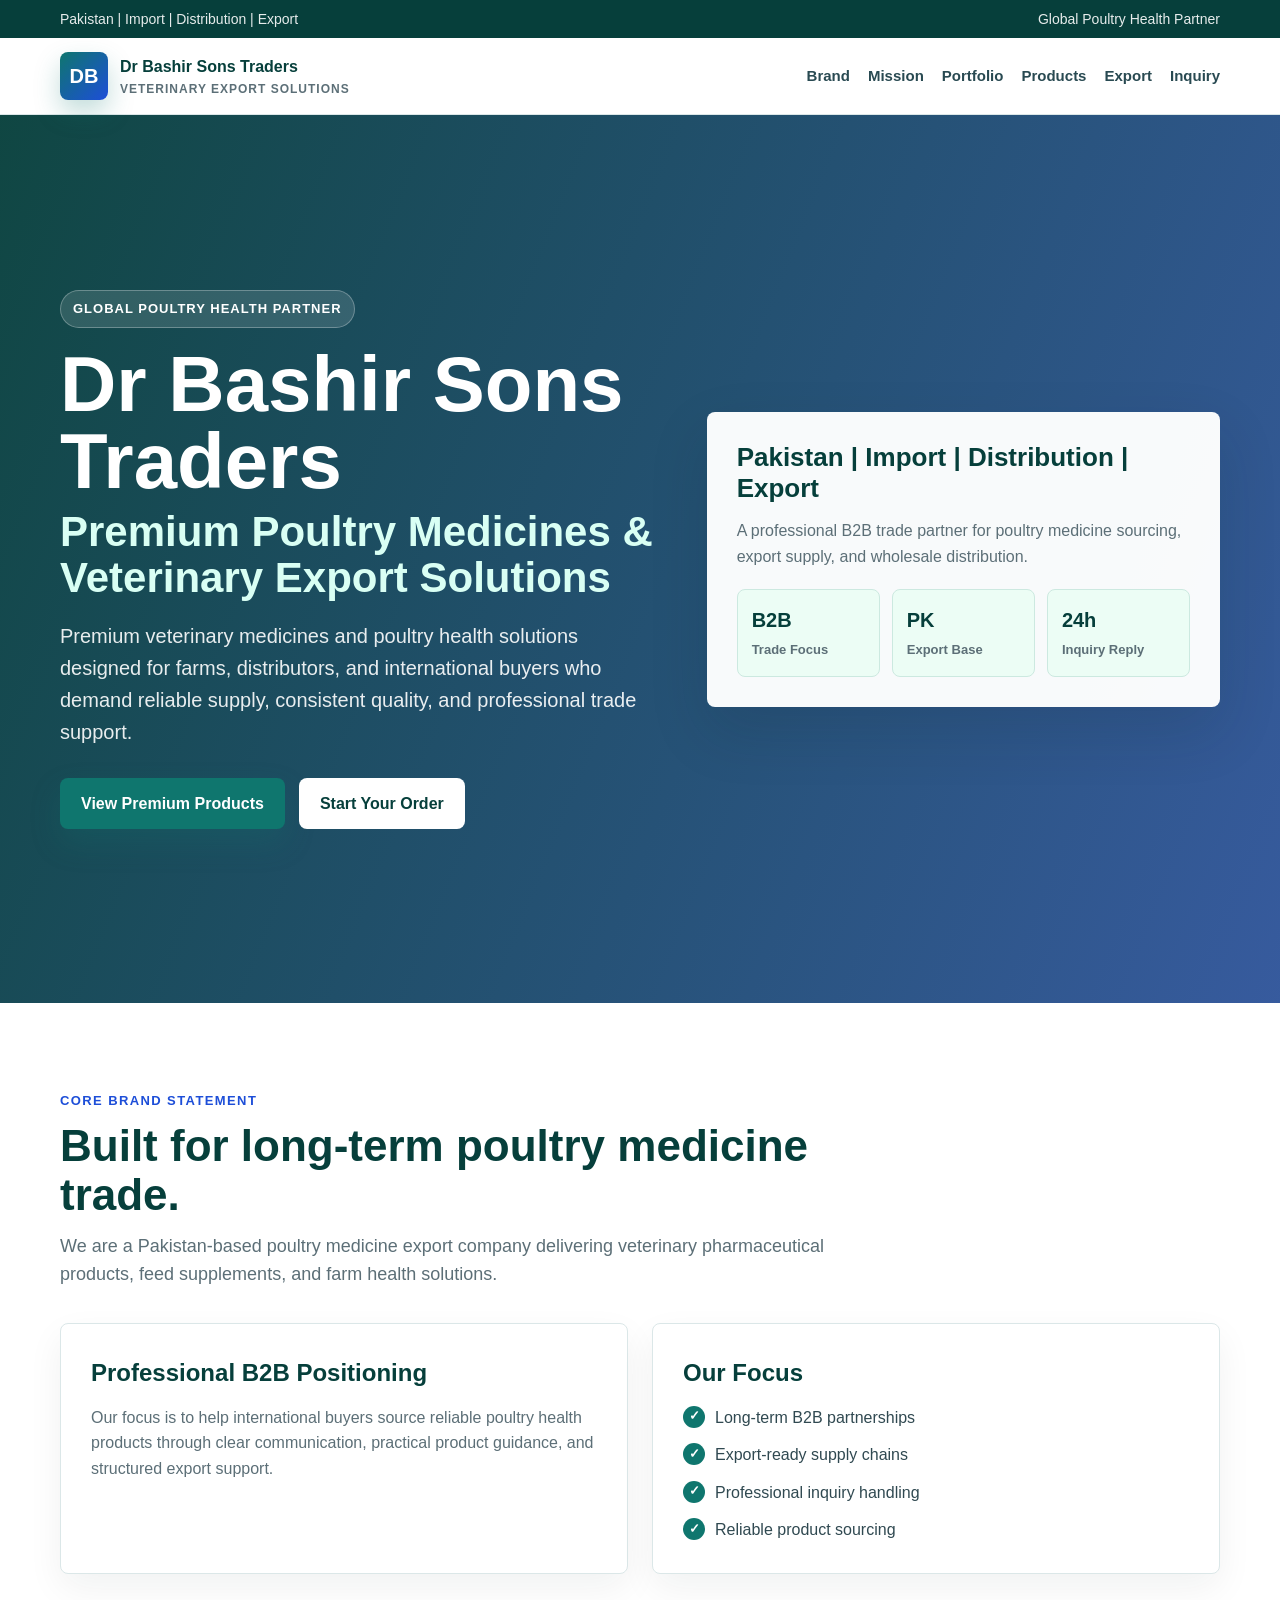
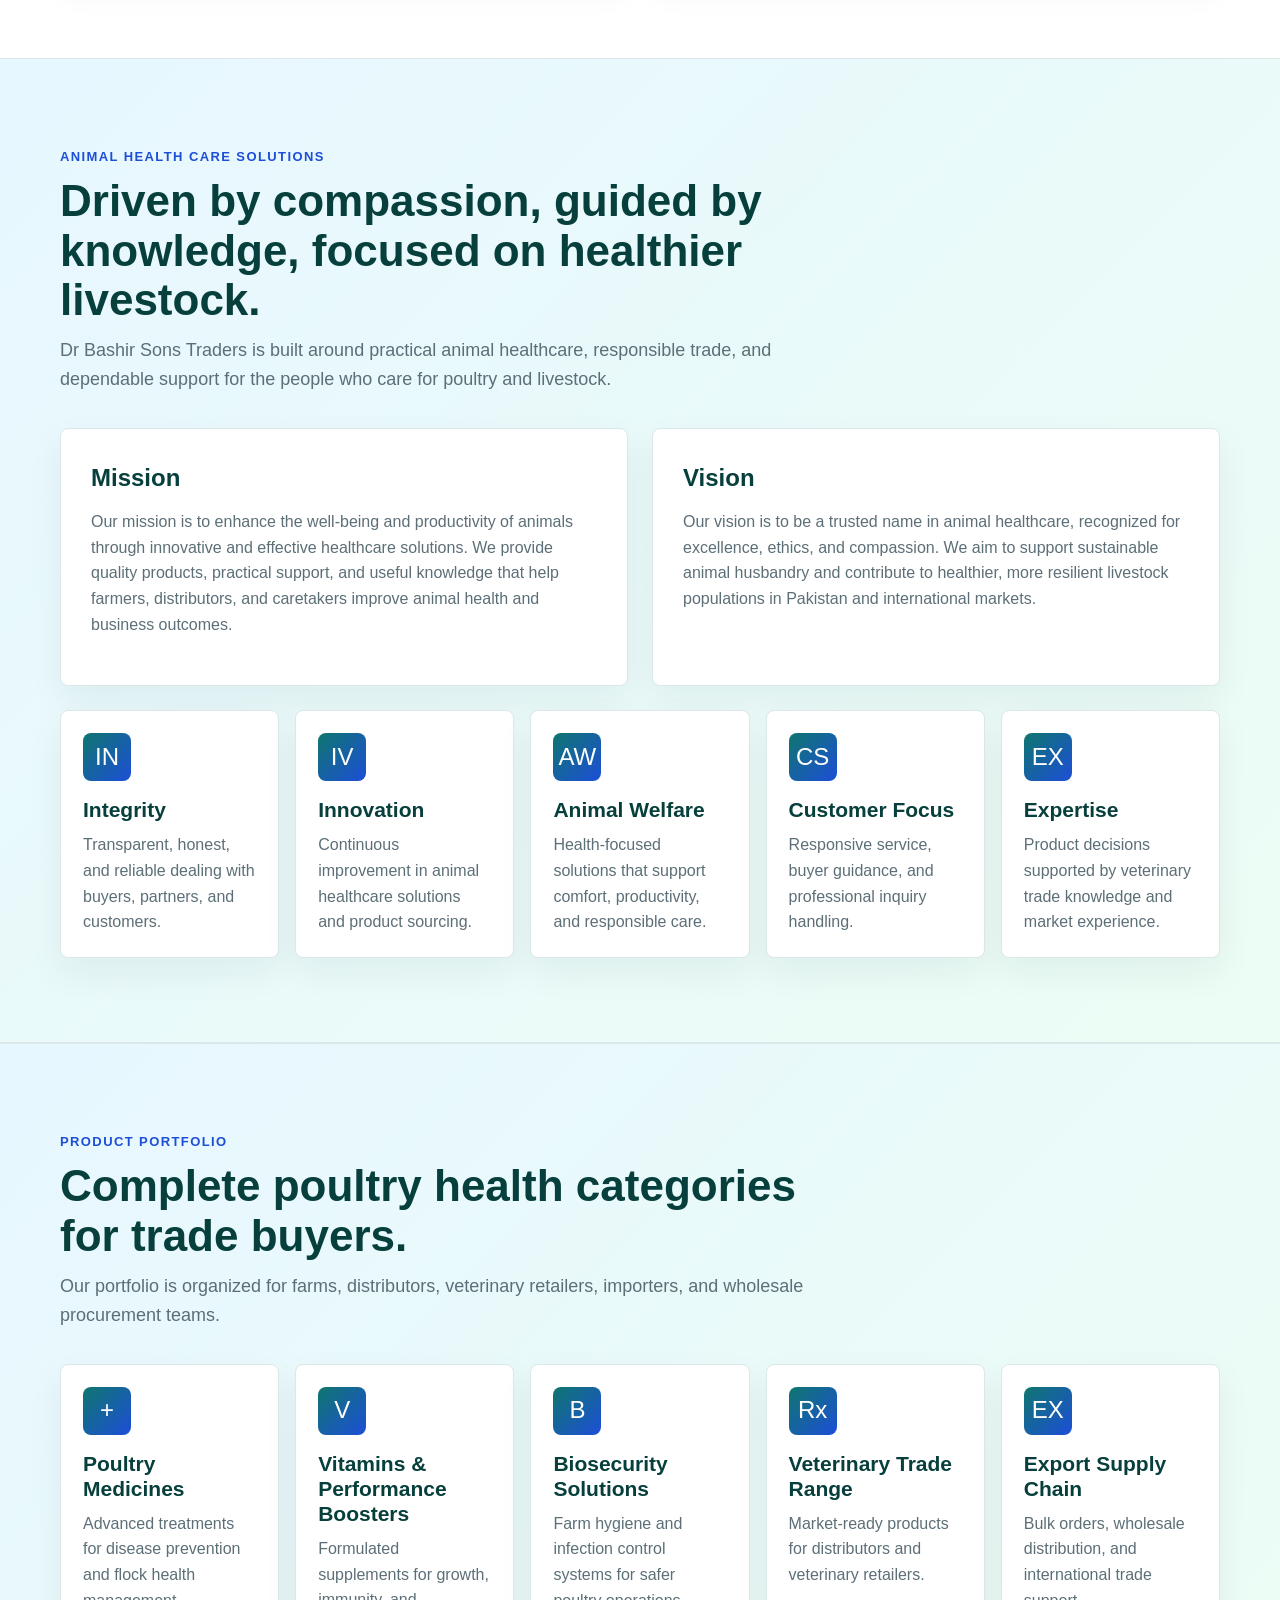
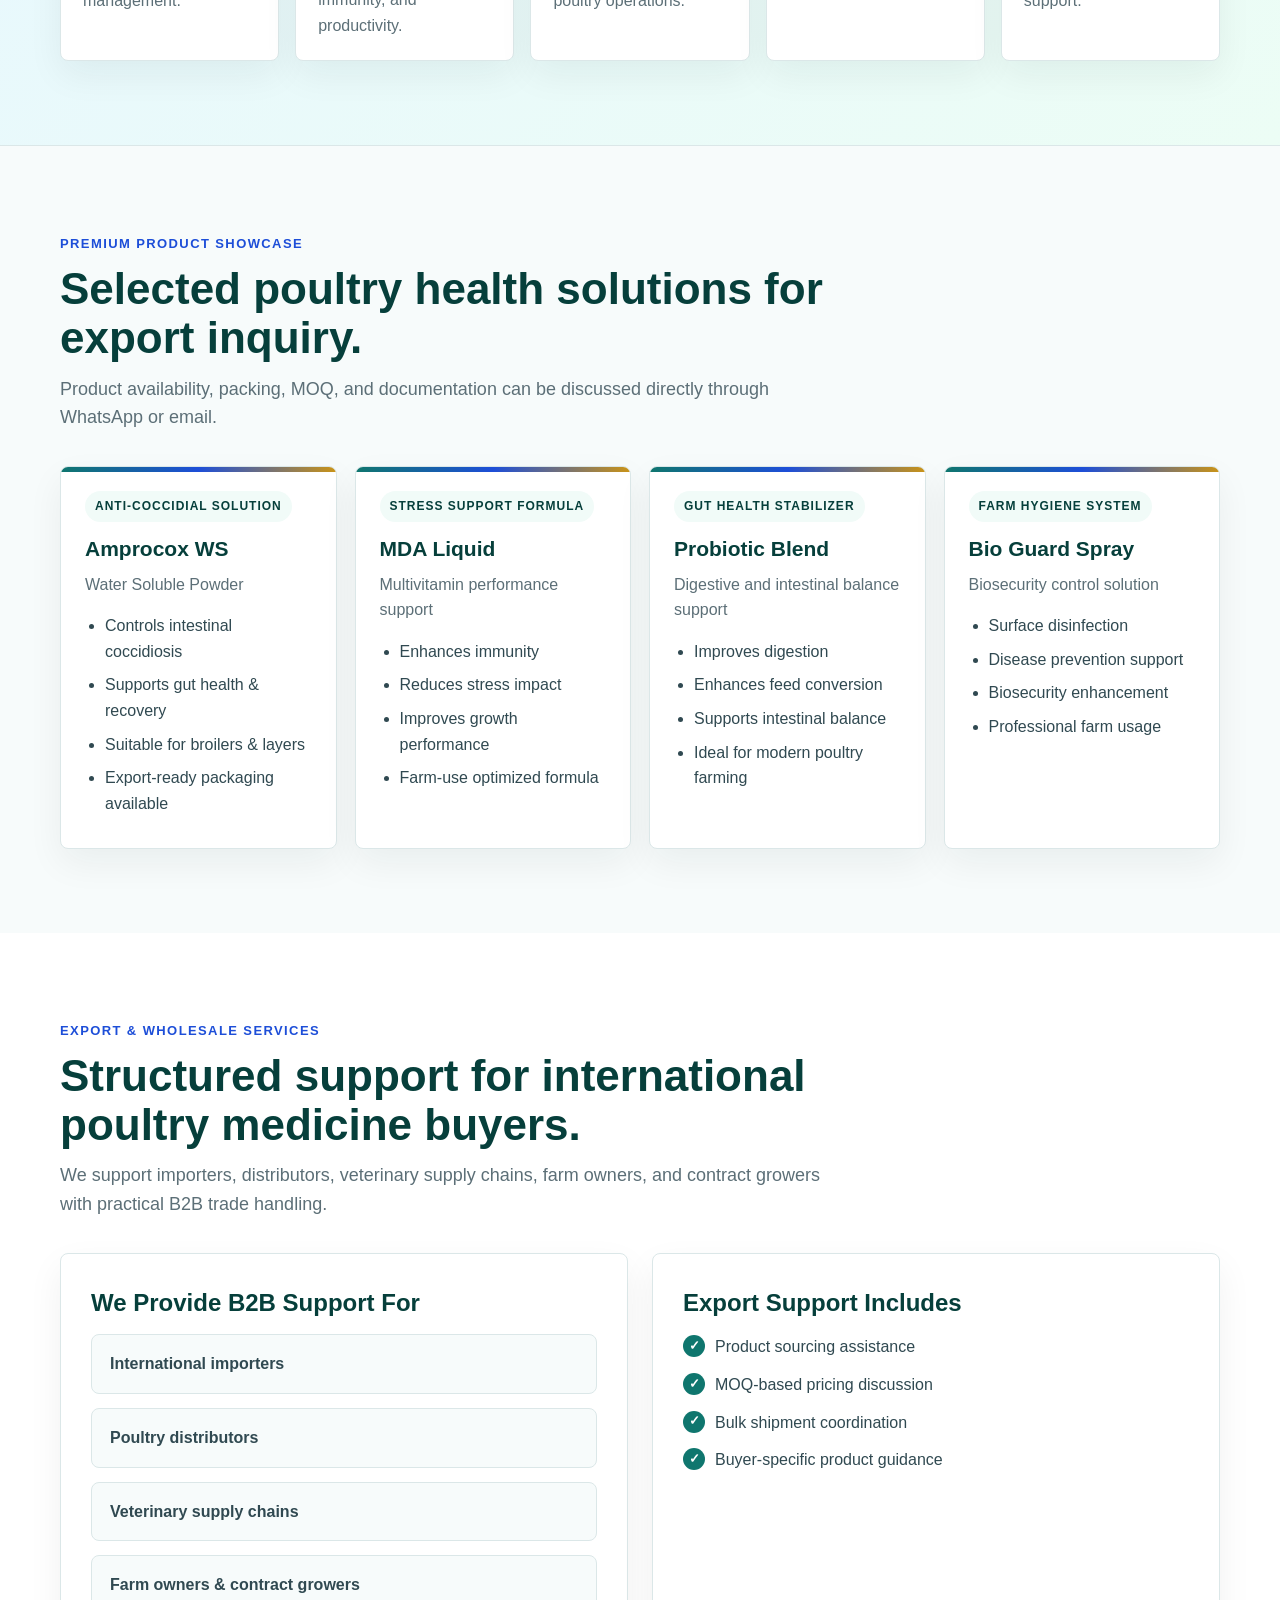
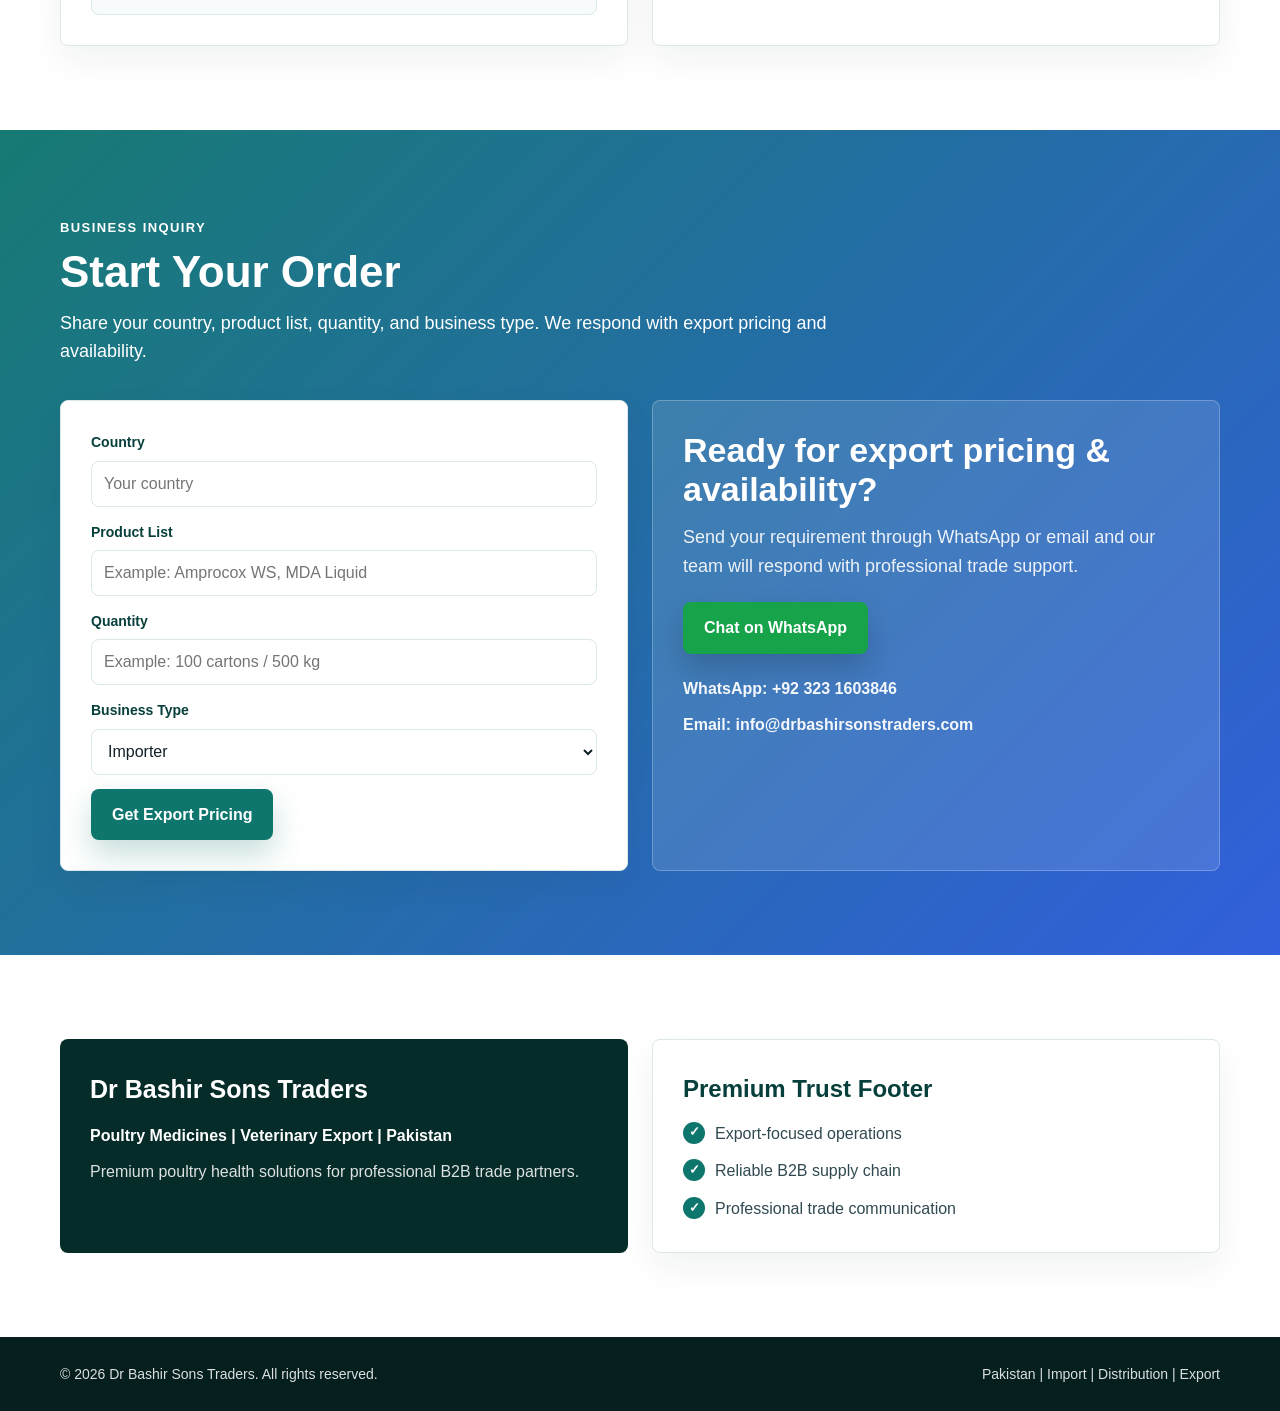
==== commit 83df93b0: "Add animal health mission and values section" ====
--- a/index.html
+++ b/index.html
@@ -16,29 +16,27 @@
   <style>
     :root { --green:#0f766e; --green-deep:#063f3b; --blue:#1d4ed8; --cyan:#e7f7ff; --mint:#ecfdf5; --gold:#c99318; --ink:#102027; --muted:#5c6f77; --line:#dbe7e8; --white:#fff; --soft:#f7fbfb; --radius:8px; --shadow:0 24px 60px rgba(16,32,39,.14); }
     *{box-sizing:border-box} html{scroll-behavior:smooth} body{margin:0;font-family:Arial,Helvetica,sans-serif;color:var(--ink);background:var(--soft);line-height:1.6} a{color:inherit;text-decoration:none}.container{width:min(1160px,calc(100% - 32px));margin:0 auto}
-    .topbar{background:var(--green-deep);color:rgba(255,255,255,.9);font-size:14px}.topbar .container{display:flex;justify-content:space-between;gap:16px;padding:8px 0;flex-wrap:wrap}
-    .navbar{position:sticky;top:0;z-index:20;background:rgba(255,255,255,.97);backdrop-filter:blur(12px);border-bottom:1px solid var(--line)}.nav-inner{min-height:76px;display:flex;align-items:center;justify-content:space-between;gap:20px}.brand{display:flex;align-items:center;gap:12px;color:var(--green-deep);font-weight:900}.brand-mark{width:48px;height:48px;display:grid;place-items:center;border-radius:var(--radius);color:var(--white);background:linear-gradient(135deg,var(--green),var(--blue));box-shadow:0 12px 26px rgba(15,118,110,.25);font-size:20px;font-weight:900}.brand small{display:block;color:var(--muted);font-size:12px;font-weight:800;text-transform:uppercase;letter-spacing:1px}.nav-links{display:flex;align-items:center;gap:18px;color:#294a52;font-size:15px;font-weight:800}.nav-links a:hover{color:var(--green)}
+    .topbar{background:var(--green-deep);color:rgba(255,255,255,.9);font-size:14px}.topbar .container{display:flex;justify-content:space-between;gap:16px;padding:8px 0;flex-wrap:wrap}.navbar{position:sticky;top:0;z-index:20;background:rgba(255,255,255,.97);backdrop-filter:blur(12px);border-bottom:1px solid var(--line)}.nav-inner{min-height:76px;display:flex;align-items:center;justify-content:space-between;gap:20px}.brand{display:flex;align-items:center;gap:12px;color:var(--green-deep);font-weight:900}.brand-mark{width:48px;height:48px;display:grid;place-items:center;border-radius:var(--radius);color:var(--white);background:linear-gradient(135deg,var(--green),var(--blue));box-shadow:0 12px 26px rgba(15,118,110,.25);font-size:20px;font-weight:900}.brand small{display:block;color:var(--muted);font-size:12px;font-weight:800;text-transform:uppercase;letter-spacing:1px}.nav-links{display:flex;align-items:center;gap:18px;color:#294a52;font-size:15px;font-weight:800}.nav-links a:hover{color:var(--green)}
     .button{display:inline-flex;align-items:center;justify-content:center;min-height:46px;padding:12px 20px;border:1px solid transparent;border-radius:var(--radius);font-weight:900;transition:transform .2s ease,box-shadow .2s ease,background .2s ease}.button:hover{transform:translateY(-2px)}.button-primary{color:var(--white);background:var(--green);box-shadow:0 14px 30px rgba(15,118,110,.24)}.button-primary:hover{background:var(--green-deep)}.button-light{color:var(--green-deep);background:var(--white);border-color:rgba(255,255,255,.58)}.button-whatsapp{color:var(--white);background:#16a34a;box-shadow:0 14px 30px rgba(0,0,0,.18)}
     .hero{color:var(--white);background:linear-gradient(112deg,rgba(6,63,59,.96),rgba(18,60,140,.84)),url("https://images.unsplash.com/photo-1589923188900-85dae523342b?auto=format&fit=crop&w=1900&q=80") center/cover}.hero .container{min-height:720px;padding:82px 0;display:grid;grid-template-columns:1.08fr .92fr;gap:44px;align-items:center}.eyebrow{display:inline-flex;padding:8px 12px;border:1px solid rgba(255,255,255,.28);border-radius:999px;background:rgba(255,255,255,.13);font-size:13px;font-weight:900;text-transform:uppercase;letter-spacing:1px}.hero h1{margin:18px 0 10px;font-size:clamp(42px,7vw,78px);line-height:.98}.hero h2{margin:0 0 18px;max-width:820px;color:#d9fff4;font-size:clamp(24px,3.5vw,42px);line-height:1.1}.hero p{margin:0;max-width:700px;color:rgba(255,255,255,.9);font-size:20px}.hero-actions{display:flex;gap:14px;flex-wrap:wrap;margin-top:30px}.hero-panel{padding:30px;border-radius:var(--radius);background:rgba(255,255,255,.97);color:var(--ink);box-shadow:var(--shadow)}.hero-panel h3{margin:0 0 14px;color:var(--green-deep);font-size:26px;line-height:1.2}.hero-panel p{color:var(--muted);font-size:16px;margin-bottom:20px}.trust-strip{display:grid;grid-template-columns:repeat(3,1fr);gap:12px}.trust-chip{padding:14px;border:1px solid #cce9e0;border-radius:var(--radius);background:var(--mint)}.trust-chip b{display:block;color:var(--green-deep);font-size:20px}.trust-chip span{color:var(--muted);font-size:13px;font-weight:800}
     section{padding:84px 0}.section-heading{max-width:790px;margin-bottom:34px}.section-heading span{color:var(--blue);font-size:13px;font-weight:900;letter-spacing:1.4px;text-transform:uppercase}.section-heading h2{margin:8px 0 12px;color:var(--green-deep);font-size:clamp(30px,4vw,44px);line-height:1.12}.section-heading p{margin:0;color:var(--muted);font-size:18px}.statement{background:var(--white)}.statement-grid,.services-grid,.inquiry-grid,.footer-grid{display:grid;grid-template-columns:1fr 1fr;gap:24px;align-items:stretch}.panel,.portfolio-card,.product-card,.inquiry-card{background:var(--white);border:1px solid var(--line);border-radius:var(--radius);box-shadow:0 14px 36px rgba(16,32,39,.06)}.panel{padding:30px}.panel h3{margin:0 0 12px;color:var(--green-deep);font-size:24px}.panel p{margin:0 0 18px;color:var(--muted)}.check-list{list-style:none;padding:0;margin:0;display:grid;gap:12px}.check-list li{display:flex;gap:10px;color:#304951}.check-list li::before{content:"✓";flex:0 0 22px;height:22px;display:grid;place-items:center;margin-top:1px;border-radius:50%;color:var(--white);background:var(--green);font-size:13px;font-weight:900}
-    .portfolio{background:linear-gradient(135deg,var(--cyan),var(--mint));border-top:1px solid var(--line);border-bottom:1px solid var(--line)}.portfolio-grid{display:grid;grid-template-columns:repeat(5,1fr);gap:16px}.portfolio-card{padding:22px;min-height:220px}.card-icon{width:48px;height:48px;display:grid;place-items:center;margin-bottom:16px;border-radius:var(--radius);background:linear-gradient(135deg,var(--green),var(--blue));color:var(--white);font-size:24px}.portfolio-card h3,.product-card h3,.inquiry-card h3{margin:0 0 10px;color:var(--green-deep);font-size:21px;line-height:1.2}.portfolio-card p,.product-card p,.inquiry-card p{margin:0;color:var(--muted)}
-    .showcase-grid{display:grid;grid-template-columns:repeat(4,1fr);gap:18px}.product-card{padding:24px;position:relative;overflow:hidden}.product-card::before{content:"";position:absolute;inset:0 0 auto 0;height:5px;background:linear-gradient(90deg,var(--green),var(--blue),var(--gold))}.product-card .tag{display:inline-flex;margin-bottom:14px;padding:6px 10px;border-radius:999px;background:#f1fbf8;color:var(--green-deep);font-size:12px;font-weight:900;text-transform:uppercase;letter-spacing:1px}.product-card ul{padding-left:20px;margin:16px 0 0;color:#304951}.product-card li{margin-bottom:8px}.services{background:#fff}.service-list{padding:0;margin:0;list-style:none;display:grid;gap:14px}.service-list li{padding:16px 18px;border:1px solid var(--line);border-radius:var(--radius);background:#f7fbfb;color:#304951;font-weight:800}
+    .portfolio{background:linear-gradient(135deg,var(--cyan),var(--mint));border-top:1px solid var(--line);border-bottom:1px solid var(--line)}.portfolio-grid{display:grid;grid-template-columns:repeat(5,1fr);gap:16px}.portfolio-card{padding:22px;min-height:220px}.card-icon{width:48px;height:48px;display:grid;place-items:center;margin-bottom:16px;border-radius:var(--radius);background:linear-gradient(135deg,var(--green),var(--blue));color:var(--white);font-size:24px}.portfolio-card h3,.product-card h3,.inquiry-card h3{margin:0 0 10px;color:var(--green-deep);font-size:21px;line-height:1.2}.portfolio-card p,.product-card p,.inquiry-card p{margin:0;color:var(--muted)}.showcase-grid{display:grid;grid-template-columns:repeat(4,1fr);gap:18px}.product-card{padding:24px;position:relative;overflow:hidden}.product-card::before{content:"";position:absolute;inset:0 0 auto 0;height:5px;background:linear-gradient(90deg,var(--green),var(--blue),var(--gold))}.product-card .tag{display:inline-flex;margin-bottom:14px;padding:6px 10px;border-radius:999px;background:#f1fbf8;color:var(--green-deep);font-size:12px;font-weight:900;text-transform:uppercase;letter-spacing:1px}.product-card ul{padding-left:20px;margin:16px 0 0;color:#304951}.product-card li{margin-bottom:8px}.services{background:#fff}.service-list{padding:0;margin:0;list-style:none;display:grid;gap:14px}.service-list li{padding:16px 18px;border:1px solid var(--line);border-radius:var(--radius);background:#f7fbfb;color:#304951;font-weight:800}
     .inquiry{color:var(--white);background:linear-gradient(135deg,rgba(15,118,110,.97),rgba(29,78,216,.9)),url("https://images.unsplash.com/photo-1581093458791-9d15482442f6?auto=format&fit=crop&w=1600&q=80") center/cover}.inquiry .section-heading h2,.inquiry .section-heading span,.inquiry .section-heading p{color:var(--white)}.inquiry-card{padding:30px}.inquiry-card label{display:block;margin-bottom:7px;color:var(--green-deep);font-size:14px;font-weight:900}.inquiry-card input,.inquiry-card select{width:100%;height:46px;margin-bottom:14px;padding:10px 12px;border:1px solid var(--line);border-radius:var(--radius);color:var(--ink);font:inherit;background:var(--white)}.inquiry-note{padding:30px;border:1px solid rgba(255,255,255,.24);border-radius:var(--radius);background:rgba(255,255,255,.12)}.inquiry-note h3{margin:0 0 14px;font-size:34px;line-height:1.14}.inquiry-note p{margin:0 0 22px;color:rgba(255,255,255,.9);font-size:18px}.contact-lines{display:grid;gap:10px;margin-top:22px;color:rgba(255,255,255,.94);font-weight:800}.trust{background:var(--white)}.trust-box{padding:30px;border-radius:var(--radius);background:#062c29;color:var(--white)}.trust-box h3{margin:0 0 14px;font-size:25px}.trust-box p{margin:0 0 10px;color:rgba(255,255,255,.86)}.trust-box strong{color:var(--white)}.footer{padding:26px 0;background:#041f1d;color:rgba(255,255,255,.86);font-size:14px}.footer .container{display:flex;justify-content:space-between;gap:16px;flex-wrap:wrap}
     @media (max-width:1050px){.portfolio-grid,.showcase-grid{grid-template-columns:repeat(2,1fr)}}@media (max-width:900px){.nav-inner{align-items:flex-start;flex-direction:column;padding:14px 0}.nav-links{width:100%;overflow-x:auto;gap:18px;padding-bottom:4px}.hero .container,.statement-grid,.services-grid,.inquiry-grid,.footer-grid{grid-template-columns:1fr}.hero .container{min-height:auto;padding:60px 0}}@media (max-width:620px){.container{width:min(100% - 24px,1160px)}.topbar .container{justify-content:center;text-align:center}.brand{align-items:flex-start}.brand-mark{width:42px;height:42px}.hero h1{font-size:41px}.hero h2{font-size:24px}.hero p,.section-heading p{font-size:17px}.hero-actions,.footer .container{flex-direction:column}.button{width:100%}.trust-strip,.portfolio-grid,.showcase-grid{grid-template-columns:1fr}section{padding:62px 0}.panel,.hero-panel,.portfolio-card,.product-card,.inquiry-card,.inquiry-note,.trust-box{padding:22px}}
   </style>
 </head>
 <body>
   <div class="topbar"><div class="container"><span>Pakistan | Import | Distribution | Export</span><span>Global Poultry Health Partner</span></div></div>
-  <header class="navbar"><div class="container nav-inner"><a class="brand" href="#home" aria-label="Dr Bashir Sons Traders home"><span class="brand-mark">DB</span><span>Dr Bashir Sons Traders<small>Veterinary Export Solutions</small></span></a><nav class="nav-links" aria-label="Main navigation"><a href="#brand">Brand</a><a href="#portfolio">Portfolio</a><a href="#showcase">Products</a><a href="#services">Export</a><a href="#inquiry">Inquiry</a></nav></div></header>
+  <header class="navbar"><div class="container nav-inner"><a class="brand" href="#home" aria-label="Dr Bashir Sons Traders home"><span class="brand-mark">DB</span><span>Dr Bashir Sons Traders<small>Veterinary Export Solutions</small></span></a><nav class="nav-links" aria-label="Main navigation"><a href="#brand">Brand</a><a href="#mission">Mission</a><a href="#portfolio">Portfolio</a><a href="#showcase">Products</a><a href="#services">Export</a><a href="#inquiry">Inquiry</a></nav></div></header>
   <main id="home">
     <section class="hero"><div class="container"><div><span class="eyebrow">Global Poultry Health Partner</span><h1>Dr Bashir Sons Traders</h1><h2>Premium Poultry Medicines & Veterinary Export Solutions</h2><p>Premium veterinary medicines and poultry health solutions designed for farms, distributors, and international buyers who demand reliable supply, consistent quality, and professional trade support.</p><div class="hero-actions"><a class="button button-primary" href="#showcase">View Premium Products</a><a class="button button-light" href="#inquiry">Start Your Order</a></div></div><aside class="hero-panel"><h3>Pakistan | Import | Distribution | Export</h3><p>A professional B2B trade partner for poultry medicine sourcing, export supply, and wholesale distribution.</p><div class="trust-strip"><div class="trust-chip"><b>B2B</b><span>Trade Focus</span></div><div class="trust-chip"><b>PK</b><span>Export Base</span></div><div class="trust-chip"><b>24h</b><span>Inquiry Reply</span></div></div></aside></div></section>
     <section id="brand" class="statement"><div class="container"><div class="section-heading"><span>Core Brand Statement</span><h2>Built for long-term poultry medicine trade.</h2><p>We are a Pakistan-based poultry medicine export company delivering veterinary pharmaceutical products, feed supplements, and farm health solutions.</p></div><div class="statement-grid"><article class="panel"><h3>Professional B2B Positioning</h3><p>Our focus is to help international buyers source reliable poultry health products through clear communication, practical product guidance, and structured export support.</p></article><article class="panel"><h3>Our Focus</h3><ul class="check-list"><li>Long-term B2B partnerships</li><li>Export-ready supply chains</li><li>Professional inquiry handling</li><li>Reliable product sourcing</li></ul></article></div></div></section>
+    <section id="mission" class="portfolio"><div class="container"><div class="section-heading"><span>Animal Health Care Solutions</span><h2>Driven by compassion, guided by knowledge, focused on healthier livestock.</h2><p>Dr Bashir Sons Traders is built around practical animal healthcare, responsible trade, and dependable support for the people who care for poultry and livestock.</p></div><div class="statement-grid"><article class="panel"><h3>Mission</h3><p>Our mission is to enhance the well-being and productivity of animals through innovative and effective healthcare solutions. We provide quality products, practical support, and useful knowledge that help farmers, distributors, and caretakers improve animal health and business outcomes.</p></article><article class="panel"><h3>Vision</h3><p>Our vision is to be a trusted name in animal healthcare, recognized for excellence, ethics, and compassion. We aim to support sustainable animal husbandry and contribute to healthier, more resilient livestock populations in Pakistan and international markets.</p></article></div><div class="portfolio-grid" style="margin-top:24px;"><article class="portfolio-card"><div class="card-icon">IN</div><h3>Integrity</h3><p>Transparent, honest, and reliable dealing with buyers, partners, and customers.</p></article><article class="portfolio-card"><div class="card-icon">IV</div><h3>Innovation</h3><p>Continuous improvement in animal healthcare solutions and product sourcing.</p></article><article class="portfolio-card"><div class="card-icon">AW</div><h3>Animal Welfare</h3><p>Health-focused solutions that support comfort, productivity, and responsible care.</p></article><article class="portfolio-card"><div class="card-icon">CS</div><h3>Customer Focus</h3><p>Responsive service, buyer guidance, and professional inquiry handling.</p></article><article class="portfolio-card"><div class="card-icon">EX</div><h3>Expertise</h3><p>Product decisions supported by veterinary trade knowledge and market experience.</p></article></div></div></section>
     <section id="portfolio" class="portfolio"><div class="container"><div class="section-heading"><span>Product Portfolio</span><h2>Complete poultry health categories for trade buyers.</h2><p>Our portfolio is organized for farms, distributors, veterinary retailers, importers, and wholesale procurement teams.</p></div><div class="portfolio-grid"><article class="portfolio-card"><div class="card-icon">+</div><h3>Poultry Medicines</h3><p>Advanced treatments for disease prevention and flock health management.</p></article><article class="portfolio-card"><div class="card-icon">V</div><h3>Vitamins & Performance Boosters</h3><p>Formulated supplements for growth, immunity, and productivity.</p></article><article class="portfolio-card"><div class="card-icon">B</div><h3>Biosecurity Solutions</h3><p>Farm hygiene and infection control systems for safer poultry operations.</p></article><article class="portfolio-card"><div class="card-icon">Rx</div><h3>Veterinary Trade Range</h3><p>Market-ready products for distributors and veterinary retailers.</p></article><article class="portfolio-card"><div class="card-icon">EX</div><h3>Export Supply Chain</h3><p>Bulk orders, wholesale distribution, and international trade support.</p></article></div></div></section>
     <section id="showcase"><div class="container"><div class="section-heading"><span>Premium Product Showcase</span><h2>Selected poultry health solutions for export inquiry.</h2><p>Product availability, packing, MOQ, and documentation can be discussed directly through WhatsApp or email.</p></div><div class="showcase-grid"><article class="product-card"><span class="tag">Anti-Coccidial Solution</span><h3>Amprocox WS</h3><p>Water Soluble Powder</p><ul><li>Controls intestinal coccidiosis</li><li>Supports gut health & recovery</li><li>Suitable for broilers & layers</li><li>Export-ready packaging available</li></ul></article><article class="product-card"><span class="tag">Stress Support Formula</span><h3>MDA Liquid</h3><p>Multivitamin performance support</p><ul><li>Enhances immunity</li><li>Reduces stress impact</li><li>Improves growth performance</li><li>Farm-use optimized formula</li></ul></article><article class="product-card"><span class="tag">Gut Health Stabilizer</span><h3>Probiotic Blend</h3><p>Digestive and intestinal balance support</p><ul><li>Improves digestion</li><li>Enhances feed conversion</li><li>Supports intestinal balance</li><li>Ideal for modern poultry farming</li></ul></article><article class="product-card"><span class="tag">Farm Hygiene System</span><h3>Bio Guard Spray</h3><p>Biosecurity control solution</p><ul><li>Surface disinfection</li><li>Disease prevention support</li><li>Biosecurity enhancement</li><li>Professional farm usage</li></ul></article></div></div></section>
     <section id="services" class="services"><div class="container"><div class="section-heading"><span>Export & Wholesale Services</span><h2>Structured support for international poultry medicine buyers.</h2><p>We support importers, distributors, veterinary supply chains, farm owners, and contract growers with practical B2B trade handling.</p></div><div class="services-grid"><article class="panel"><h3>We Provide B2B Support For</h3><ul class="service-list"><li>International importers</li><li>Poultry distributors</li><li>Veterinary supply chains</li><li>Farm owners & contract growers</li></ul></article><article class="panel"><h3>Export Support Includes</h3><ul class="check-list"><li>Product sourcing assistance</li><li>MOQ-based pricing discussion</li><li>Bulk shipment coordination</li><li>Buyer-specific product guidance</li></ul></article></div></div></section>
     <section id="inquiry" class="inquiry"><div class="container"><div class="section-heading"><span>Business Inquiry</span><h2>Start Your Order</h2><p>Share your country, product list, quantity, and business type. We respond with export pricing and availability.</p></div><div class="inquiry-grid"><form class="inquiry-card" action="https://wa.me/923231603846" method="get"><label for="country">Country</label><input id="country" name="country" type="text" placeholder="Your country"><label for="products">Product List</label><input id="products" name="products" type="text" placeholder="Example: Amprocox WS, MDA Liquid"><label for="quantity">Quantity</label><input id="quantity" name="quantity" type="text" placeholder="Example: 100 cartons / 500 kg"><label for="business-type">Business Type</label><select id="business-type" name="business_type"><option>Importer</option><option>Distributor</option><option>Veterinary Supply Chain</option><option>Farm Owner</option><option>Dealer</option></select><a class="button button-primary" href="https://wa.me/923231603846?text=Hello%20Dr%20Bashir%20Sons%20Traders%2C%20I%20want%20export%20pricing%20and%20availability%20for%20poultry%20medicines." target="_blank" rel="noopener">Get Export Pricing</a></form><aside class="inquiry-note"><h3>Ready for export pricing & availability?</h3><p>Send your requirement through WhatsApp or email and our team will respond with professional trade support.</p><a class="button button-whatsapp" href="https://wa.me/923231603846?text=Hello%20Dr%20Bashir%20Sons%20Traders%2C%20I%20am%20interested%20in%20your%20premium%20poultry%20medicine%20export%20solutions." target="_blank" rel="noopener">Chat on WhatsApp</a><div class="contact-lines"><span>WhatsApp: +92 323 1603846</span><span>Email: info@drbashirsonstraders.com</span></div></aside></div></div></section>
     <section class="trust"><div class="container"><div class="footer-grid"><div class="trust-box"><h3>Dr Bashir Sons Traders</h3><p><strong>Poultry Medicines | Veterinary Export | Pakistan</strong></p><p>Premium poultry health solutions for professional B2B trade partners.</p></div><article class="panel"><h3>Premium Trust Footer</h3><ul class="check-list"><li>Export-focused operations</li><li>Reliable B2B supply chain</li><li>Professional trade communication</li></ul></article></div></div></section>
-  </main>
-  <footer class="footer"><div class="container"><span>&copy; 2026 Dr Bashir Sons Traders. All rights reserved.</span><span>Pakistan | Import | Distribution | Export</span></div></footer>
+  </main><footer class="footer"><div class="container"><span>&copy; 2026 Dr Bashir Sons Traders. All rights reserved.</span><span>Pakistan | Import | Distribution | Export</span></div></footer>
 </body>
 </html>
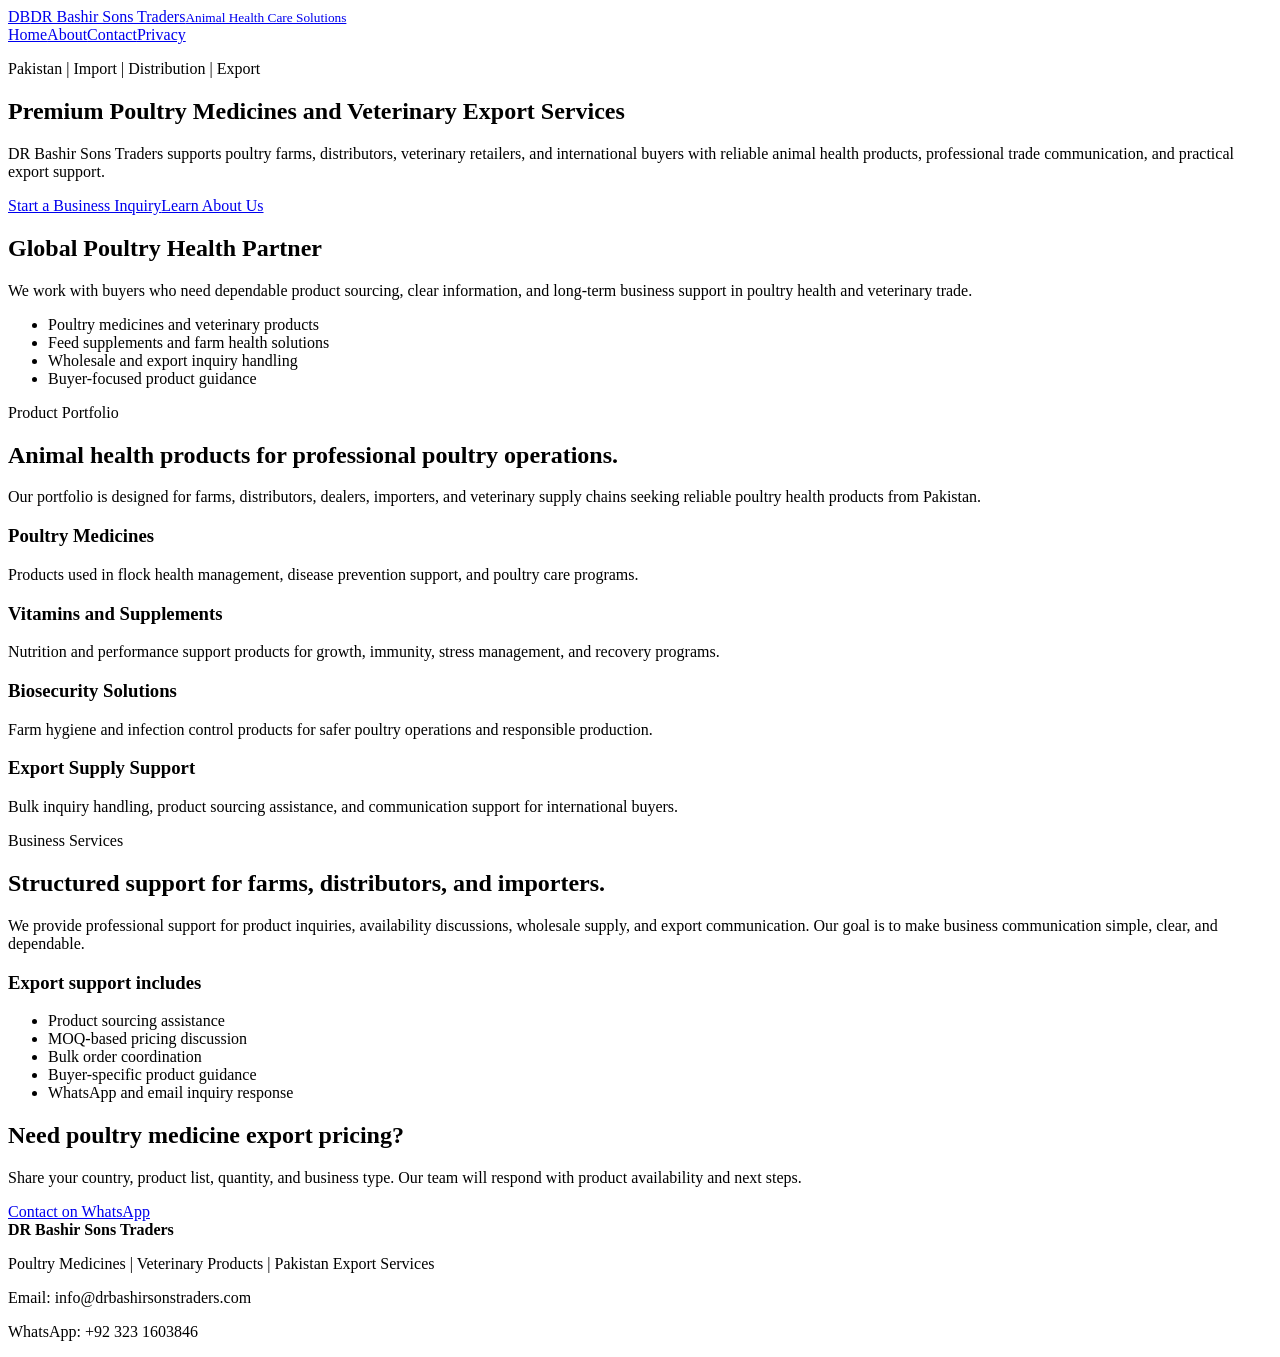
==== commit cb539f35: "Add AdSense-ready homepage" ====
--- a/index.html
+++ b/index.html
@@ -3,40 +3,20 @@
 <head>
   <meta charset="UTF-8">
   <meta name="viewport" content="width=device-width, initial-scale=1.0">
-  <title>Dr Bashir Sons Traders | Poultry Medicines & Veterinary Export Solutions</title>
-  <meta name="description" content="Dr Bashir Sons Traders is a Pakistan-based poultry medicine export company providing veterinary medicines, feed supplements, biosecurity solutions, and B2B trade support.">
-  <meta name="keywords" content="Dr Bashir Sons Traders, poultry medicines Pakistan, veterinary export solutions, poultry medicine exporter, poultry supplements, biosecurity solutions, B2B poultry supply">
-  <meta name="author" content="Dr Bashir Sons Traders">
+  <meta name="google-adsense-account" content="ca-pub-7615997410709702">
+  <title>DR Bashir Sons Traders | Poultry Medicines and Veterinary Export Services</title>
+  <meta name="description" content="DR Bashir Sons Traders is a Pakistan-based trading company providing poultry medicines, veterinary products, feed supplements, and export support for farms, distributors, and international buyers.">
   <link rel="canonical" href="https://drbashirsonstraders.com/">
-  <meta property="og:title" content="Dr Bashir Sons Traders | Premium Poultry Medicines & Veterinary Export Solutions">
-  <meta property="og:description" content="Pakistan-based poultry medicine export partner for farms, distributors, importers, and veterinary supply chains.">
-  <meta property="og:type" content="website">
-  <meta property="og:url" content="https://drbashirsonstraders.com/">
-  <meta name="theme-color" content="#0f766e">
-  <style>
-    :root { --green:#0f766e; --green-deep:#063f3b; --blue:#1d4ed8; --cyan:#e7f7ff; --mint:#ecfdf5; --gold:#c99318; --ink:#102027; --muted:#5c6f77; --line:#dbe7e8; --white:#fff; --soft:#f7fbfb; --radius:8px; --shadow:0 24px 60px rgba(16,32,39,.14); }
-    *{box-sizing:border-box} html{scroll-behavior:smooth} body{margin:0;font-family:Arial,Helvetica,sans-serif;color:var(--ink);background:var(--soft);line-height:1.6} a{color:inherit;text-decoration:none}.container{width:min(1160px,calc(100% - 32px));margin:0 auto}
-    .topbar{background:var(--green-deep);color:rgba(255,255,255,.9);font-size:14px}.topbar .container{display:flex;justify-content:space-between;gap:16px;padding:8px 0;flex-wrap:wrap}.navbar{position:sticky;top:0;z-index:20;background:rgba(255,255,255,.97);backdrop-filter:blur(12px);border-bottom:1px solid var(--line)}.nav-inner{min-height:76px;display:flex;align-items:center;justify-content:space-between;gap:20px}.brand{display:flex;align-items:center;gap:12px;color:var(--green-deep);font-weight:900}.brand-mark{width:48px;height:48px;display:grid;place-items:center;border-radius:var(--radius);color:var(--white);background:linear-gradient(135deg,var(--green),var(--blue));box-shadow:0 12px 26px rgba(15,118,110,.25);font-size:20px;font-weight:900}.brand small{display:block;color:var(--muted);font-size:12px;font-weight:800;text-transform:uppercase;letter-spacing:1px}.nav-links{display:flex;align-items:center;gap:18px;color:#294a52;font-size:15px;font-weight:800}.nav-links a:hover{color:var(--green)}
-    .button{display:inline-flex;align-items:center;justify-content:center;min-height:46px;padding:12px 20px;border:1px solid transparent;border-radius:var(--radius);font-weight:900;transition:transform .2s ease,box-shadow .2s ease,background .2s ease}.button:hover{transform:translateY(-2px)}.button-primary{color:var(--white);background:var(--green);box-shadow:0 14px 30px rgba(15,118,110,.24)}.button-primary:hover{background:var(--green-deep)}.button-light{color:var(--green-deep);background:var(--white);border-color:rgba(255,255,255,.58)}.button-whatsapp{color:var(--white);background:#16a34a;box-shadow:0 14px 30px rgba(0,0,0,.18)}
-    .hero{color:var(--white);background:linear-gradient(112deg,rgba(6,63,59,.96),rgba(18,60,140,.84)),url("https://images.unsplash.com/photo-1589923188900-85dae523342b?auto=format&fit=crop&w=1900&q=80") center/cover}.hero .container{min-height:720px;padding:82px 0;display:grid;grid-template-columns:1.08fr .92fr;gap:44px;align-items:center}.eyebrow{display:inline-flex;padding:8px 12px;border:1px solid rgba(255,255,255,.28);border-radius:999px;background:rgba(255,255,255,.13);font-size:13px;font-weight:900;text-transform:uppercase;letter-spacing:1px}.hero h1{margin:18px 0 10px;font-size:clamp(42px,7vw,78px);line-height:.98}.hero h2{margin:0 0 18px;max-width:820px;color:#d9fff4;font-size:clamp(24px,3.5vw,42px);line-height:1.1}.hero p{margin:0;max-width:700px;color:rgba(255,255,255,.9);font-size:20px}.hero-actions{display:flex;gap:14px;flex-wrap:wrap;margin-top:30px}.hero-panel{padding:30px;border-radius:var(--radius);background:rgba(255,255,255,.97);color:var(--ink);box-shadow:var(--shadow)}.hero-panel h3{margin:0 0 14px;color:var(--green-deep);font-size:26px;line-height:1.2}.hero-panel p{color:var(--muted);font-size:16px;margin-bottom:20px}.trust-strip{display:grid;grid-template-columns:repeat(3,1fr);gap:12px}.trust-chip{padding:14px;border:1px solid #cce9e0;border-radius:var(--radius);background:var(--mint)}.trust-chip b{display:block;color:var(--green-deep);font-size:20px}.trust-chip span{color:var(--muted);font-size:13px;font-weight:800}
-    section{padding:84px 0}.section-heading{max-width:790px;margin-bottom:34px}.section-heading span{color:var(--blue);font-size:13px;font-weight:900;letter-spacing:1.4px;text-transform:uppercase}.section-heading h2{margin:8px 0 12px;color:var(--green-deep);font-size:clamp(30px,4vw,44px);line-height:1.12}.section-heading p{margin:0;color:var(--muted);font-size:18px}.statement{background:var(--white)}.statement-grid,.services-grid,.inquiry-grid,.footer-grid{display:grid;grid-template-columns:1fr 1fr;gap:24px;align-items:stretch}.panel,.portfolio-card,.product-card,.inquiry-card{background:var(--white);border:1px solid var(--line);border-radius:var(--radius);box-shadow:0 14px 36px rgba(16,32,39,.06)}.panel{padding:30px}.panel h3{margin:0 0 12px;color:var(--green-deep);font-size:24px}.panel p{margin:0 0 18px;color:var(--muted)}.check-list{list-style:none;padding:0;margin:0;display:grid;gap:12px}.check-list li{display:flex;gap:10px;color:#304951}.check-list li::before{content:"✓";flex:0 0 22px;height:22px;display:grid;place-items:center;margin-top:1px;border-radius:50%;color:var(--white);background:var(--green);font-size:13px;font-weight:900}
-    .portfolio{background:linear-gradient(135deg,var(--cyan),var(--mint));border-top:1px solid var(--line);border-bottom:1px solid var(--line)}.portfolio-grid{display:grid;grid-template-columns:repeat(5,1fr);gap:16px}.portfolio-card{padding:22px;min-height:220px}.card-icon{width:48px;height:48px;display:grid;place-items:center;margin-bottom:16px;border-radius:var(--radius);background:linear-gradient(135deg,var(--green),var(--blue));color:var(--white);font-size:24px}.portfolio-card h3,.product-card h3,.inquiry-card h3{margin:0 0 10px;color:var(--green-deep);font-size:21px;line-height:1.2}.portfolio-card p,.product-card p,.inquiry-card p{margin:0;color:var(--muted)}.showcase-grid{display:grid;grid-template-columns:repeat(4,1fr);gap:18px}.product-card{padding:24px;position:relative;overflow:hidden}.product-card::before{content:"";position:absolute;inset:0 0 auto 0;height:5px;background:linear-gradient(90deg,var(--green),var(--blue),var(--gold))}.product-card .tag{display:inline-flex;margin-bottom:14px;padding:6px 10px;border-radius:999px;background:#f1fbf8;color:var(--green-deep);font-size:12px;font-weight:900;text-transform:uppercase;letter-spacing:1px}.product-card ul{padding-left:20px;margin:16px 0 0;color:#304951}.product-card li{margin-bottom:8px}.services{background:#fff}.service-list{padding:0;margin:0;list-style:none;display:grid;gap:14px}.service-list li{padding:16px 18px;border:1px solid var(--line);border-radius:var(--radius);background:#f7fbfb;color:#304951;font-weight:800}
-    .inquiry{color:var(--white);background:linear-gradient(135deg,rgba(15,118,110,.97),rgba(29,78,216,.9)),url("https://images.unsplash.com/photo-1581093458791-9d15482442f6?auto=format&fit=crop&w=1600&q=80") center/cover}.inquiry .section-heading h2,.inquiry .section-heading span,.inquiry .section-heading p{color:var(--white)}.inquiry-card{padding:30px}.inquiry-card label{display:block;margin-bottom:7px;color:var(--green-deep);font-size:14px;font-weight:900}.inquiry-card input,.inquiry-card select{width:100%;height:46px;margin-bottom:14px;padding:10px 12px;border:1px solid var(--line);border-radius:var(--radius);color:var(--ink);font:inherit;background:var(--white)}.inquiry-note{padding:30px;border:1px solid rgba(255,255,255,.24);border-radius:var(--radius);background:rgba(255,255,255,.12)}.inquiry-note h3{margin:0 0 14px;font-size:34px;line-height:1.14}.inquiry-note p{margin:0 0 22px;color:rgba(255,255,255,.9);font-size:18px}.contact-lines{display:grid;gap:10px;margin-top:22px;color:rgba(255,255,255,.94);font-weight:800}.trust{background:var(--white)}.trust-box{padding:30px;border-radius:var(--radius);background:#062c29;color:var(--white)}.trust-box h3{margin:0 0 14px;font-size:25px}.trust-box p{margin:0 0 10px;color:rgba(255,255,255,.86)}.trust-box strong{color:var(--white)}.footer{padding:26px 0;background:#041f1d;color:rgba(255,255,255,.86);font-size:14px}.footer .container{display:flex;justify-content:space-between;gap:16px;flex-wrap:wrap}
-    @media (max-width:1050px){.portfolio-grid,.showcase-grid{grid-template-columns:repeat(2,1fr)}}@media (max-width:900px){.nav-inner{align-items:flex-start;flex-direction:column;padding:14px 0}.nav-links{width:100%;overflow-x:auto;gap:18px;padding-bottom:4px}.hero .container,.statement-grid,.services-grid,.inquiry-grid,.footer-grid{grid-template-columns:1fr}.hero .container{min-height:auto;padding:60px 0}}@media (max-width:620px){.container{width:min(100% - 24px,1160px)}.topbar .container{justify-content:center;text-align:center}.brand{align-items:flex-start}.brand-mark{width:42px;height:42px}.hero h1{font-size:41px}.hero h2{font-size:24px}.hero p,.section-heading p{font-size:17px}.hero-actions,.footer .container{flex-direction:column}.button{width:100%}.trust-strip,.portfolio-grid,.showcase-grid{grid-template-columns:1fr}section{padding:62px 0}.panel,.hero-panel,.portfolio-card,.product-card,.inquiry-card,.inquiry-note,.trust-box{padding:22px}}
-  </style>
+  <link rel="stylesheet" href="styles.css">
 </head>
 <body>
-  <div class="topbar"><div class="container"><span>Pakistan | Import | Distribution | Export</span><span>Global Poultry Health Partner</span></div></div>
-  <header class="navbar"><div class="container nav-inner"><a class="brand" href="#home" aria-label="Dr Bashir Sons Traders home"><span class="brand-mark">DB</span><span>Dr Bashir Sons Traders<small>Veterinary Export Solutions</small></span></a><nav class="nav-links" aria-label="Main navigation"><a href="#brand">Brand</a><a href="#mission">Mission</a><a href="#portfolio">Portfolio</a><a href="#showcase">Products</a><a href="#services">Export</a><a href="#inquiry">Inquiry</a></nav></div></header>
-  <main id="home">
-    <section class="hero"><div class="container"><div><span class="eyebrow">Global Poultry Health Partner</span><h1>Dr Bashir Sons Traders</h1><h2>Premium Poultry Medicines & Veterinary Export Solutions</h2><p>Premium veterinary medicines and poultry health solutions designed for farms, distributors, and international buyers who demand reliable supply, consistent quality, and professional trade support.</p><div class="hero-actions"><a class="button button-primary" href="#showcase">View Premium Products</a><a class="button button-light" href="#inquiry">Start Your Order</a></div></div><aside class="hero-panel"><h3>Pakistan | Import | Distribution | Export</h3><p>A professional B2B trade partner for poultry medicine sourcing, export supply, and wholesale distribution.</p><div class="trust-strip"><div class="trust-chip"><b>B2B</b><span>Trade Focus</span></div><div class="trust-chip"><b>PK</b><span>Export Base</span></div><div class="trust-chip"><b>24h</b><span>Inquiry Reply</span></div></div></aside></div></section>
-    <section id="brand" class="statement"><div class="container"><div class="section-heading"><span>Core Brand Statement</span><h2>Built for long-term poultry medicine trade.</h2><p>We are a Pakistan-based poultry medicine export company delivering veterinary pharmaceutical products, feed supplements, and farm health solutions.</p></div><div class="statement-grid"><article class="panel"><h3>Professional B2B Positioning</h3><p>Our focus is to help international buyers source reliable poultry health products through clear communication, practical product guidance, and structured export support.</p></article><article class="panel"><h3>Our Focus</h3><ul class="check-list"><li>Long-term B2B partnerships</li><li>Export-ready supply chains</li><li>Professional inquiry handling</li><li>Reliable product sourcing</li></ul></article></div></div></section>
-    <section id="mission" class="portfolio"><div class="container"><div class="section-heading"><span>Animal Health Care Solutions</span><h2>Driven by compassion, guided by knowledge, focused on healthier livestock.</h2><p>Dr Bashir Sons Traders is built around practical animal healthcare, responsible trade, and dependable support for the people who care for poultry and livestock.</p></div><div class="statement-grid"><article class="panel"><h3>Mission</h3><p>Our mission is to enhance the well-being and productivity of animals through innovative and effective healthcare solutions. We provide quality products, practical support, and useful knowledge that help farmers, distributors, and caretakers improve animal health and business outcomes.</p></article><article class="panel"><h3>Vision</h3><p>Our vision is to be a trusted name in animal healthcare, recognized for excellence, ethics, and compassion. We aim to support sustainable animal husbandry and contribute to healthier, more resilient livestock populations in Pakistan and international markets.</p></article></div><div class="portfolio-grid" style="margin-top:24px;"><article class="portfolio-card"><div class="card-icon">IN</div><h3>Integrity</h3><p>Transparent, honest, and reliable dealing with buyers, partners, and customers.</p></article><article class="portfolio-card"><div class="card-icon">IV</div><h3>Innovation</h3><p>Continuous improvement in animal healthcare solutions and product sourcing.</p></article><article class="portfolio-card"><div class="card-icon">AW</div><h3>Animal Welfare</h3><p>Health-focused solutions that support comfort, productivity, and responsible care.</p></article><article class="portfolio-card"><div class="card-icon">CS</div><h3>Customer Focus</h3><p>Responsive service, buyer guidance, and professional inquiry handling.</p></article><article class="portfolio-card"><div class="card-icon">EX</div><h3>Expertise</h3><p>Product decisions supported by veterinary trade knowledge and market experience.</p></article></div></div></section>
-    <section id="portfolio" class="portfolio"><div class="container"><div class="section-heading"><span>Product Portfolio</span><h2>Complete poultry health categories for trade buyers.</h2><p>Our portfolio is organized for farms, distributors, veterinary retailers, importers, and wholesale procurement teams.</p></div><div class="portfolio-grid"><article class="portfolio-card"><div class="card-icon">+</div><h3>Poultry Medicines</h3><p>Advanced treatments for disease prevention and flock health management.</p></article><article class="portfolio-card"><div class="card-icon">V</div><h3>Vitamins & Performance Boosters</h3><p>Formulated supplements for growth, immunity, and productivity.</p></article><article class="portfolio-card"><div class="card-icon">B</div><h3>Biosecurity Solutions</h3><p>Farm hygiene and infection control systems for safer poultry operations.</p></article><article class="portfolio-card"><div class="card-icon">Rx</div><h3>Veterinary Trade Range</h3><p>Market-ready products for distributors and veterinary retailers.</p></article><article class="portfolio-card"><div class="card-icon">EX</div><h3>Export Supply Chain</h3><p>Bulk orders, wholesale distribution, and international trade support.</p></article></div></div></section>
-    <section id="showcase"><div class="container"><div class="section-heading"><span>Premium Product Showcase</span><h2>Selected poultry health solutions for export inquiry.</h2><p>Product availability, packing, MOQ, and documentation can be discussed directly through WhatsApp or email.</p></div><div class="showcase-grid"><article class="product-card"><span class="tag">Anti-Coccidial Solution</span><h3>Amprocox WS</h3><p>Water Soluble Powder</p><ul><li>Controls intestinal coccidiosis</li><li>Supports gut health & recovery</li><li>Suitable for broilers & layers</li><li>Export-ready packaging available</li></ul></article><article class="product-card"><span class="tag">Stress Support Formula</span><h3>MDA Liquid</h3><p>Multivitamin performance support</p><ul><li>Enhances immunity</li><li>Reduces stress impact</li><li>Improves growth performance</li><li>Farm-use optimized formula</li></ul></article><article class="product-card"><span class="tag">Gut Health Stabilizer</span><h3>Probiotic Blend</h3><p>Digestive and intestinal balance support</p><ul><li>Improves digestion</li><li>Enhances feed conversion</li><li>Supports intestinal balance</li><li>Ideal for modern poultry farming</li></ul></article><article class="product-card"><span class="tag">Farm Hygiene System</span><h3>Bio Guard Spray</h3><p>Biosecurity control solution</p><ul><li>Surface disinfection</li><li>Disease prevention support</li><li>Biosecurity enhancement</li><li>Professional farm usage</li></ul></article></div></div></section>
-    <section id="services" class="services"><div class="container"><div class="section-heading"><span>Export & Wholesale Services</span><h2>Structured support for international poultry medicine buyers.</h2><p>We support importers, distributors, veterinary supply chains, farm owners, and contract growers with practical B2B trade handling.</p></div><div class="services-grid"><article class="panel"><h3>We Provide B2B Support For</h3><ul class="service-list"><li>International importers</li><li>Poultry distributors</li><li>Veterinary supply chains</li><li>Farm owners & contract growers</li></ul></article><article class="panel"><h3>Export Support Includes</h3><ul class="check-list"><li>Product sourcing assistance</li><li>MOQ-based pricing discussion</li><li>Bulk shipment coordination</li><li>Buyer-specific product guidance</li></ul></article></div></div></section>
-    <section id="inquiry" class="inquiry"><div class="container"><div class="section-heading"><span>Business Inquiry</span><h2>Start Your Order</h2><p>Share your country, product list, quantity, and business type. We respond with export pricing and availability.</p></div><div class="inquiry-grid"><form class="inquiry-card" action="https://wa.me/923231603846" method="get"><label for="country">Country</label><input id="country" name="country" type="text" placeholder="Your country"><label for="products">Product List</label><input id="products" name="products" type="text" placeholder="Example: Amprocox WS, MDA Liquid"><label for="quantity">Quantity</label><input id="quantity" name="quantity" type="text" placeholder="Example: 100 cartons / 500 kg"><label for="business-type">Business Type</label><select id="business-type" name="business_type"><option>Importer</option><option>Distributor</option><option>Veterinary Supply Chain</option><option>Farm Owner</option><option>Dealer</option></select><a class="button button-primary" href="https://wa.me/923231603846?text=Hello%20Dr%20Bashir%20Sons%20Traders%2C%20I%20want%20export%20pricing%20and%20availability%20for%20poultry%20medicines." target="_blank" rel="noopener">Get Export Pricing</a></form><aside class="inquiry-note"><h3>Ready for export pricing & availability?</h3><p>Send your requirement through WhatsApp or email and our team will respond with professional trade support.</p><a class="button button-whatsapp" href="https://wa.me/923231603846?text=Hello%20Dr%20Bashir%20Sons%20Traders%2C%20I%20am%20interested%20in%20your%20premium%20poultry%20medicine%20export%20solutions." target="_blank" rel="noopener">Chat on WhatsApp</a><div class="contact-lines"><span>WhatsApp: +92 323 1603846</span><span>Email: info@drbashirsonstraders.com</span></div></aside></div></div></section>
-    <section class="trust"><div class="container"><div class="footer-grid"><div class="trust-box"><h3>Dr Bashir Sons Traders</h3><p><strong>Poultry Medicines | Veterinary Export | Pakistan</strong></p><p>Premium poultry health solutions for professional B2B trade partners.</p></div><article class="panel"><h3>Premium Trust Footer</h3><ul class="check-list"><li>Export-focused operations</li><li>Reliable B2B supply chain</li><li>Professional trade communication</li></ul></article></div></div></section>
-  </main><footer class="footer"><div class="container"><span>&copy; 2026 Dr Bashir Sons Traders. All rights reserved.</span><span>Pakistan | Import | Distribution | Export</span></div></footer>
+<header class="site-header"><div class="container nav-wrap"><a class="brand" href="index.html"><span class="brand-mark">DB</span><span>DR Bashir Sons Traders<small>Animal Health Care Solutions</small></span></a><nav class="nav-links" aria-label="Main navigation"><a href="index.html">Home</a><a href="about.html">About</a><a href="contact.html">Contact</a><a href="privacy.html">Privacy</a></nav></div></header>
+<main>
+<section class="hero"><div class="container hero-grid"><div><p class="eyebrow">Pakistan | Import | Distribution | Export</p><h1>Premium Poultry Medicines and Veterinary Export Services</h1><p class="hero-text">DR Bashir Sons Traders supports poultry farms, distributors, veterinary retailers, and international buyers with reliable animal health products, professional trade communication, and practical export support.</p><div class="hero-actions"><a class="button primary" href="contact.html">Start a Business Inquiry</a><a class="button secondary" href="about.html">Learn About Us</a></div></div><aside class="hero-card"><h2>Global Poultry Health Partner</h2><p>We work with buyers who need dependable product sourcing, clear information, and long-term business support in poultry health and veterinary trade.</p><ul class="check-list"><li>Poultry medicines and veterinary products</li><li>Feed supplements and farm health solutions</li><li>Wholesale and export inquiry handling</li><li>Buyer-focused product guidance</li></ul></aside></div></section>
+<section class="section"><div class="container"><div class="section-heading"><p class="eyebrow dark">Product Portfolio</p><h2>Animal health products for professional poultry operations.</h2><p>Our portfolio is designed for farms, distributors, dealers, importers, and veterinary supply chains seeking reliable poultry health products from Pakistan.</p></div><div class="card-grid"><article class="info-card"><h3>Poultry Medicines</h3><p>Products used in flock health management, disease prevention support, and poultry care programs.</p></article><article class="info-card"><h3>Vitamins and Supplements</h3><p>Nutrition and performance support products for growth, immunity, stress management, and recovery programs.</p></article><article class="info-card"><h3>Biosecurity Solutions</h3><p>Farm hygiene and infection control products for safer poultry operations and responsible production.</p></article><article class="info-card"><h3>Export Supply Support</h3><p>Bulk inquiry handling, product sourcing assistance, and communication support for international buyers.</p></article></div></div></section>
+<section class="section soft"><div class="container split"><div><p class="eyebrow dark">Business Services</p><h2>Structured support for farms, distributors, and importers.</h2><p>We provide professional support for product inquiries, availability discussions, wholesale supply, and export communication. Our goal is to make business communication simple, clear, and dependable.</p></div><div class="panel"><h3>Export support includes</h3><ul class="check-list"><li>Product sourcing assistance</li><li>MOQ-based pricing discussion</li><li>Bulk order coordination</li><li>Buyer-specific product guidance</li><li>WhatsApp and email inquiry response</li></ul></div></div></section>
+<section class="section"><div class="container cta"><h2>Need poultry medicine export pricing?</h2><p>Share your country, product list, quantity, and business type. Our team will respond with product availability and next steps.</p><a class="button primary" href="https://wa.me/923231603846?text=Hello%20DR%20Bashir%20Sons%20Traders%2C%20I%20want%20information%20about%20poultry%20medicine%20export%20services." target="_blank" rel="noopener">Contact on WhatsApp</a></div></section>
+</main>
+<footer class="site-footer"><div class="container footer-grid"><div><strong>DR Bashir Sons Traders</strong><p>Poultry Medicines | Veterinary Products | Pakistan Export Services</p></div><div><p>Email: info@drbashirsonstraders.com</p><p>WhatsApp: +92 323 1603846</p></div></div></footer>
 </body>
 </html>
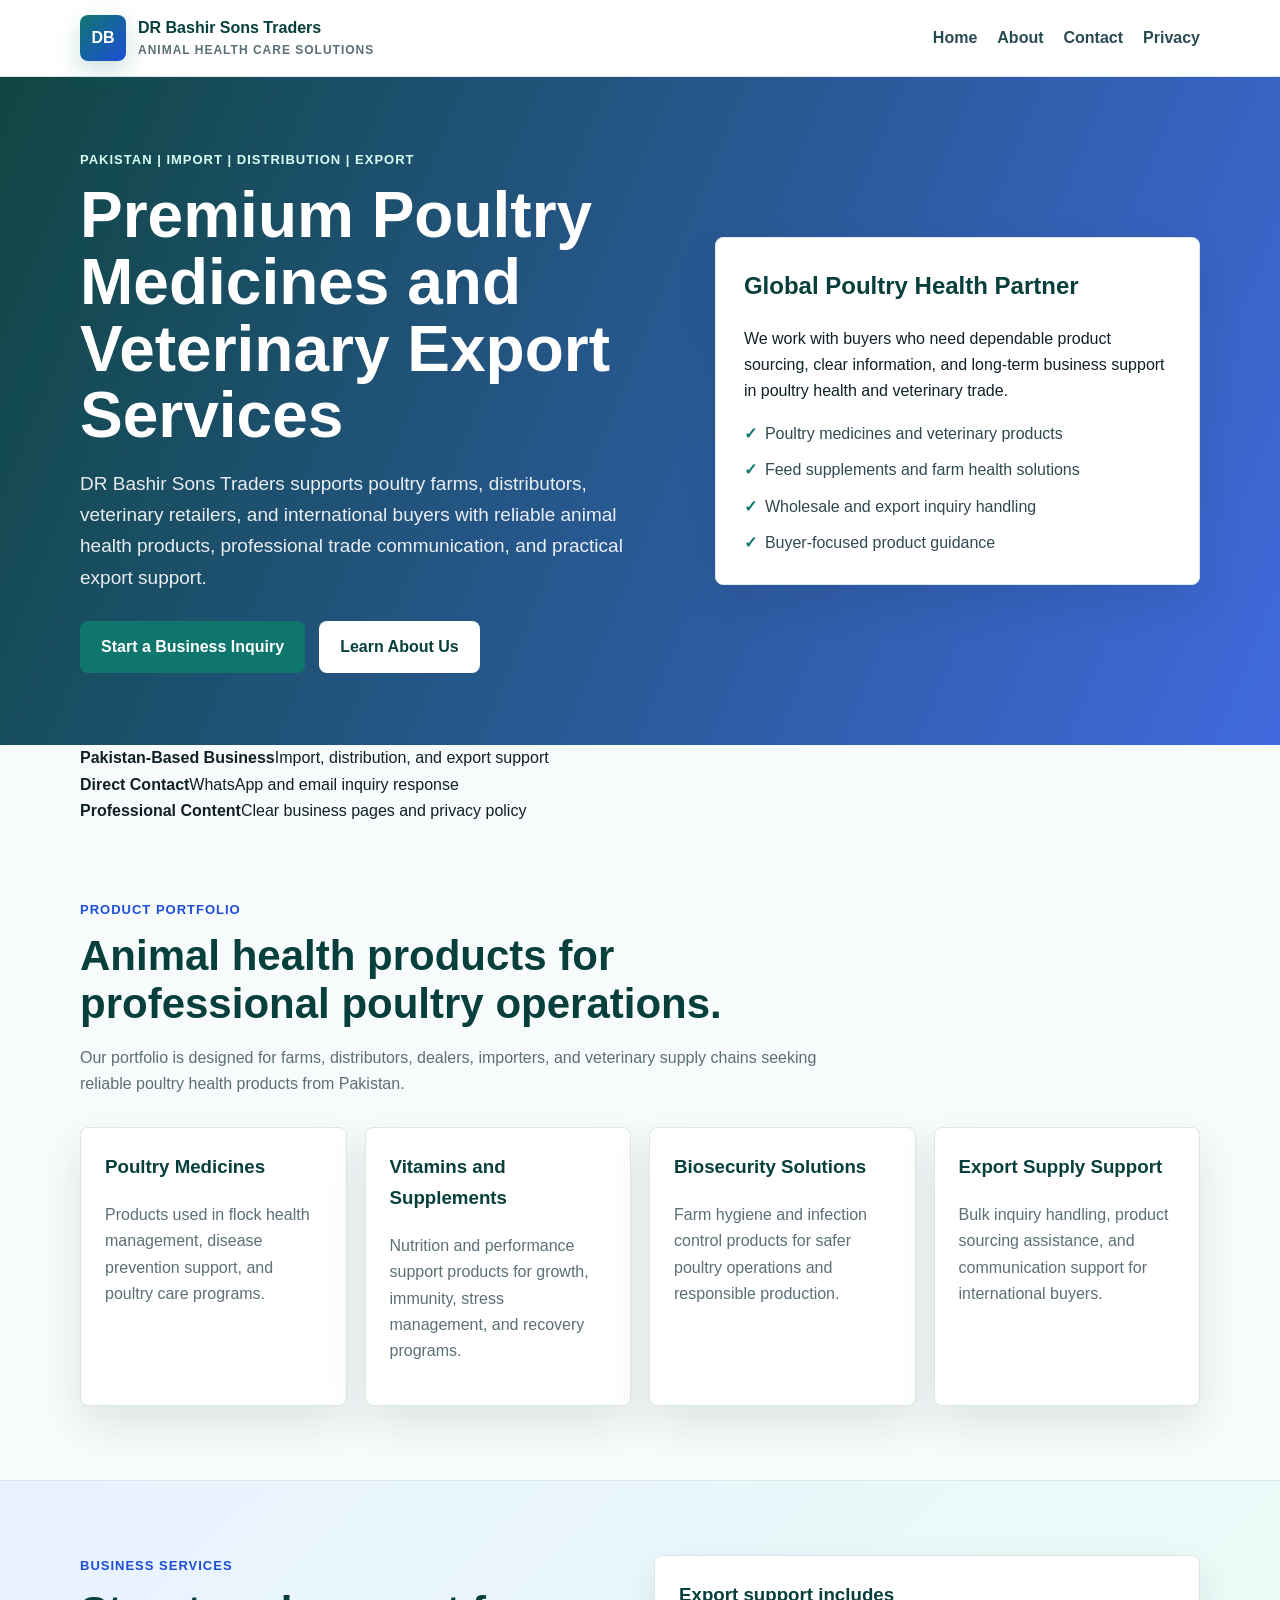
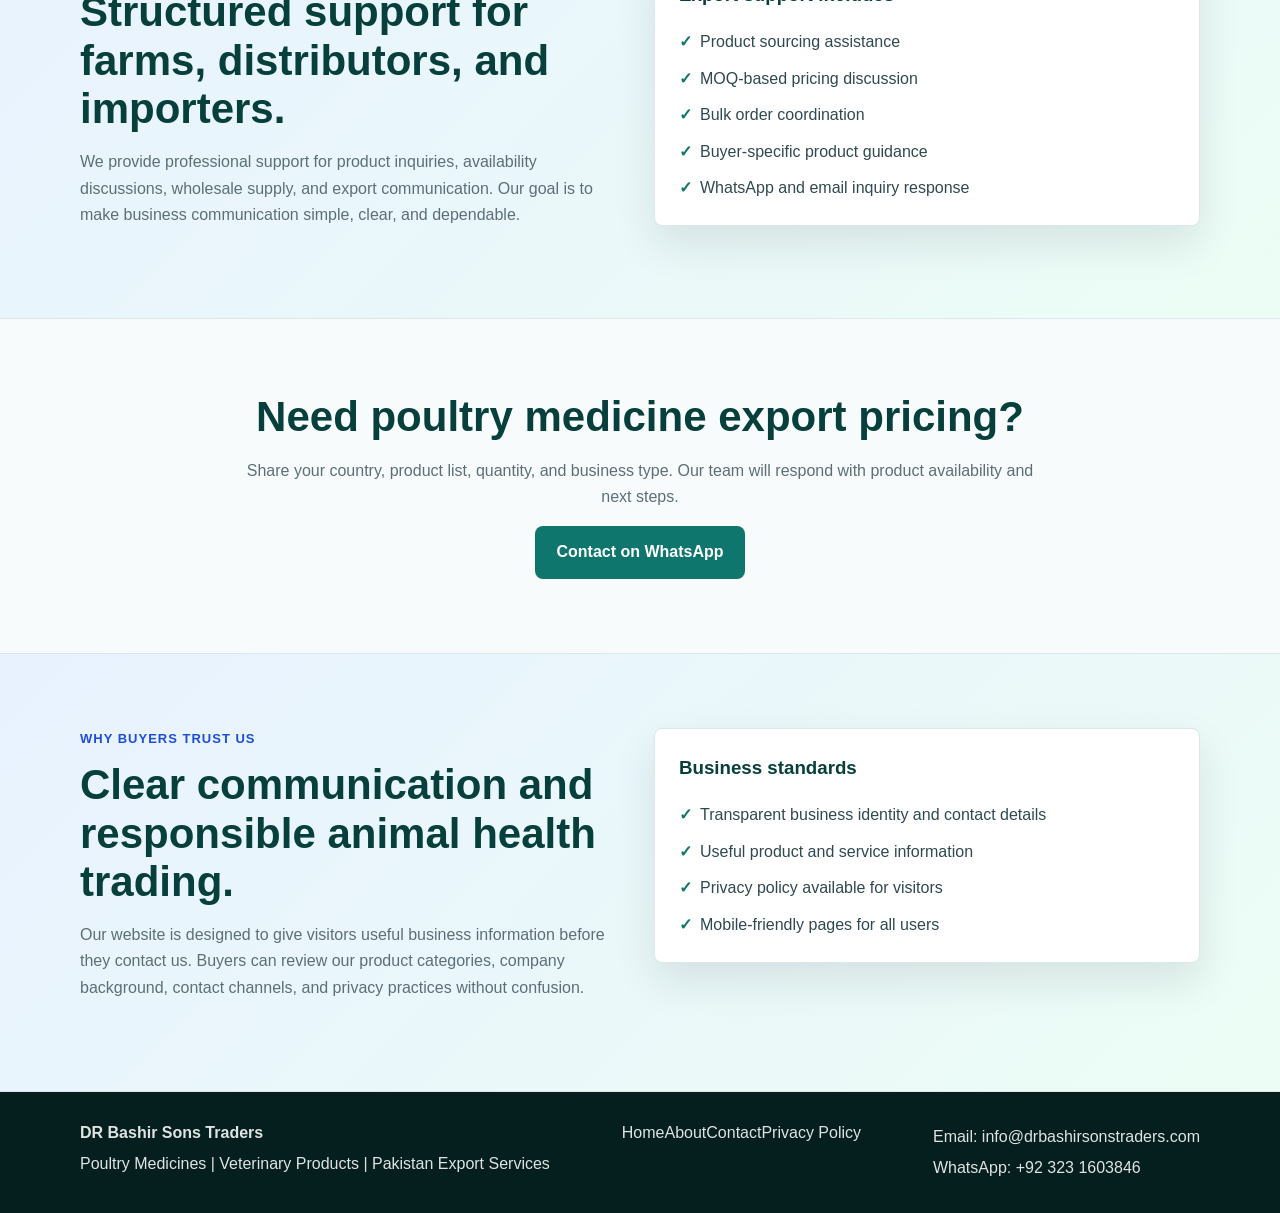
==== commit e13e9012: "Optimize homepage for trust SEO and AdSense" ====
--- a/index.html
+++ b/index.html
@@ -1,22 +1,30 @@
 <!DOCTYPE html>
 <html lang="en">
 <head>
-  <meta charset="UTF-8">
-  <meta name="viewport" content="width=device-width, initial-scale=1.0">
-  <meta name="google-adsense-account" content="ca-pub-7615997410709702">
-  <title>DR Bashir Sons Traders | Poultry Medicines and Veterinary Export Services</title>
-  <meta name="description" content="DR Bashir Sons Traders is a Pakistan-based trading company providing poultry medicines, veterinary products, feed supplements, and export support for farms, distributors, and international buyers.">
-  <link rel="canonical" href="https://drbashirsonstraders.com/">
-  <link rel="stylesheet" href="styles.css">
+<meta charset="UTF-8">
+<meta name="viewport" content="width=device-width, initial-scale=1.0">
+<meta name="google-adsense-account" content="ca-pub-7615997410709702">
+<title>DR Bashir Sons Traders | Poultry Medicines and Veterinary Export Services</title>
+<meta name="description" content="DR Bashir Sons Traders is a Pakistan-based trading company providing poultry medicines, veterinary products, feed supplements, and export support for farms, distributors, and international buyers.">
+<meta name="robots" content="index, follow">
+<link rel="canonical" href="https://drbashirsonstraders.com/">
+<meta property="og:title" content="DR Bashir Sons Traders | Poultry Medicines and Veterinary Export Services">
+<meta property="og:description" content="Pakistan-based poultry medicine and animal health trading company for farms, distributors, and international buyers.">
+<meta property="og:type" content="website">
+<meta property="og:url" content="https://drbashirsonstraders.com/">
+<link rel="stylesheet" href="styles.css">
+<script type="application/ld+json">{"@context":"https://schema.org","@type":"Organization","name":"DR Bashir Sons Traders","url":"https://drbashirsonstraders.com/","email":"info@drbashirsonstraders.com","telephone":"+923231603846","address":{"@type":"PostalAddress","addressCountry":"PK"},"description":"Pakistan-based poultry medicines, veterinary products, animal health trading, and export support business."}</script>
 </head>
 <body>
 <header class="site-header"><div class="container nav-wrap"><a class="brand" href="index.html"><span class="brand-mark">DB</span><span>DR Bashir Sons Traders<small>Animal Health Care Solutions</small></span></a><nav class="nav-links" aria-label="Main navigation"><a href="index.html">Home</a><a href="about.html">About</a><a href="contact.html">Contact</a><a href="privacy.html">Privacy</a></nav></div></header>
 <main>
 <section class="hero"><div class="container hero-grid"><div><p class="eyebrow">Pakistan | Import | Distribution | Export</p><h1>Premium Poultry Medicines and Veterinary Export Services</h1><p class="hero-text">DR Bashir Sons Traders supports poultry farms, distributors, veterinary retailers, and international buyers with reliable animal health products, professional trade communication, and practical export support.</p><div class="hero-actions"><a class="button primary" href="contact.html">Start a Business Inquiry</a><a class="button secondary" href="about.html">Learn About Us</a></div></div><aside class="hero-card"><h2>Global Poultry Health Partner</h2><p>We work with buyers who need dependable product sourcing, clear information, and long-term business support in poultry health and veterinary trade.</p><ul class="check-list"><li>Poultry medicines and veterinary products</li><li>Feed supplements and farm health solutions</li><li>Wholesale and export inquiry handling</li><li>Buyer-focused product guidance</li></ul></aside></div></section>
+<section class="trust-strip"><div class="container trust-grid"><div><strong>Pakistan-Based Business</strong><span>Import, distribution, and export support</span></div><div><strong>Direct Contact</strong><span>WhatsApp and email inquiry response</span></div><div><strong>Professional Content</strong><span>Clear business pages and privacy policy</span></div></div></section>
 <section class="section"><div class="container"><div class="section-heading"><p class="eyebrow dark">Product Portfolio</p><h2>Animal health products for professional poultry operations.</h2><p>Our portfolio is designed for farms, distributors, dealers, importers, and veterinary supply chains seeking reliable poultry health products from Pakistan.</p></div><div class="card-grid"><article class="info-card"><h3>Poultry Medicines</h3><p>Products used in flock health management, disease prevention support, and poultry care programs.</p></article><article class="info-card"><h3>Vitamins and Supplements</h3><p>Nutrition and performance support products for growth, immunity, stress management, and recovery programs.</p></article><article class="info-card"><h3>Biosecurity Solutions</h3><p>Farm hygiene and infection control products for safer poultry operations and responsible production.</p></article><article class="info-card"><h3>Export Supply Support</h3><p>Bulk inquiry handling, product sourcing assistance, and communication support for international buyers.</p></article></div></div></section>
 <section class="section soft"><div class="container split"><div><p class="eyebrow dark">Business Services</p><h2>Structured support for farms, distributors, and importers.</h2><p>We provide professional support for product inquiries, availability discussions, wholesale supply, and export communication. Our goal is to make business communication simple, clear, and dependable.</p></div><div class="panel"><h3>Export support includes</h3><ul class="check-list"><li>Product sourcing assistance</li><li>MOQ-based pricing discussion</li><li>Bulk order coordination</li><li>Buyer-specific product guidance</li><li>WhatsApp and email inquiry response</li></ul></div></div></section>
 <section class="section"><div class="container cta"><h2>Need poultry medicine export pricing?</h2><p>Share your country, product list, quantity, and business type. Our team will respond with product availability and next steps.</p><a class="button primary" href="https://wa.me/923231603846?text=Hello%20DR%20Bashir%20Sons%20Traders%2C%20I%20want%20information%20about%20poultry%20medicine%20export%20services." target="_blank" rel="noopener">Contact on WhatsApp</a></div></section>
+<section class="section soft"><div class="container split"><div><p class="eyebrow dark">Why Buyers Trust Us</p><h2>Clear communication and responsible animal health trading.</h2><p>Our website is designed to give visitors useful business information before they contact us. Buyers can review our product categories, company background, contact channels, and privacy practices without confusion.</p></div><div class="panel"><h3>Business standards</h3><ul class="check-list"><li>Transparent business identity and contact details</li><li>Useful product and service information</li><li>Privacy policy available for visitors</li><li>Mobile-friendly pages for all users</li></ul></div></div></section>
 </main>
-<footer class="site-footer"><div class="container footer-grid"><div><strong>DR Bashir Sons Traders</strong><p>Poultry Medicines | Veterinary Products | Pakistan Export Services</p></div><div><p>Email: info@drbashirsonstraders.com</p><p>WhatsApp: +92 323 1603846</p></div></div></footer>
+<footer class="site-footer"><div class="container footer-grid"><div><strong>DR Bashir Sons Traders</strong><p>Poultry Medicines | Veterinary Products | Pakistan Export Services</p></div><nav class="footer-links" aria-label="Footer navigation"><a href="index.html">Home</a><a href="about.html">About</a><a href="contact.html">Contact</a><a href="privacy.html">Privacy Policy</a></nav><div><p>Email: info@drbashirsonstraders.com</p><p>WhatsApp: +92 323 1603846</p></div></div></footer>
 </body>
 </html>
--- a/styles.css
+++ b/styles.css
@@ -0,0 +1 @@
+:root{--green:#0f766e;--green-dark:#063f3b;--blue:#1d4ed8;--ink:#102027;--muted:#5c6f77;--line:#dbe7e8;--white:#fff;--soft:#f7fbfb;--mint:#ecfdf5;--shadow:0 18px 42px rgba(16,32,39,.1);--radius:8px}*{box-sizing:border-box}html{scroll-behavior:smooth}body{margin:0;font-family:Arial,Helvetica,sans-serif;color:var(--ink);background:var(--soft);line-height:1.65}a{color:inherit;text-decoration:none}.container{width:min(1120px,calc(100% - 32px));margin:0 auto}.site-header{position:sticky;top:0;z-index:10;background:rgba(255,255,255,.96);border-bottom:1px solid var(--line)}.nav-wrap{min-height:76px;display:flex;justify-content:space-between;align-items:center;gap:20px}.brand{display:flex;align-items:center;gap:12px;color:var(--green-dark);font-weight:900}.brand-mark{width:46px;height:46px;display:grid;place-items:center;border-radius:var(--radius);background:linear-gradient(135deg,var(--green),var(--blue));color:var(--white);box-shadow:0 10px 24px rgba(15,118,110,.22)}.brand small{display:block;color:var(--muted);font-size:12px;font-weight:800;text-transform:uppercase;letter-spacing:1px}.nav-links{display:flex;gap:20px;color:#294a52;font-weight:800}.nav-links a:hover{color:var(--green)}.hero{color:var(--white);background:linear-gradient(112deg,rgba(6,63,59,.96),rgba(29,78,216,.84))}.hero-grid{min-height:620px;display:grid;grid-template-columns:1.1fr .9fr;gap:42px;align-items:center;padding:72px 0}.eyebrow{margin:0 0 12px;font-size:13px;font-weight:900;text-transform:uppercase;letter-spacing:1px;color:#d9fff4}.eyebrow.dark{color:var(--blue)}.hero h1,.page-hero h1{margin:0 0 16px;font-size:clamp(36px,6vw,64px);line-height:1.04}.hero-text,.page-hero p{max-width:720px;color:rgba(255,255,255,.9);font-size:19px}.hero-actions{display:flex;gap:14px;flex-wrap:wrap;margin-top:28px}.button{display:inline-flex;align-items:center;justify-content:center;min-height:46px;padding:12px 20px;border-radius:var(--radius);border:1px solid transparent;font-weight:900}.button.primary{color:var(--white);background:var(--green)}.button.secondary{color:var(--green-dark);background:var(--white);border-color:rgba(255,255,255,.7)}.hero-card,.panel,.info-card{background:var(--white);border:1px solid var(--line);border-radius:var(--radius);box-shadow:var(--shadow)}.hero-card{color:var(--ink);padding:28px}.hero-card h2,.panel h2,.panel h3,.info-card h3{color:var(--green-dark);margin-top:0}.section{padding:74px 0}.section.soft{background:linear-gradient(135deg,#e8f2ff,var(--mint));border-top:1px solid var(--line);border-bottom:1px solid var(--line)}.section-heading{max-width:760px;margin-bottom:30px}.section-heading h2,.split h2,.cta h2{color:var(--green-dark);font-size:clamp(28px,4vw,42px);line-height:1.15;margin:0 0 12px}.section-heading p,.split p,.info-card p,.panel p,.policy p{color:var(--muted)}.card-grid{display:grid;grid-template-columns:repeat(4,1fr);gap:18px}.card-grid.three{grid-template-columns:repeat(3,1fr)}.info-card,.panel{padding:24px}.split{display:grid;grid-template-columns:1fr 1fr;gap:28px;align-items:start}.check-list{list-style:none;padding:0;margin:0;display:grid;gap:10px}.check-list li{color:#304951}.check-list li:before{content:"✓";color:var(--green);font-weight:900;margin-right:8px}.cta{text-align:center;max-width:820px}.cta p{color:var(--muted)}.page-hero{padding:74px 0;color:var(--white);background:linear-gradient(112deg,rgba(6,63,59,.96),rgba(29,78,216,.84))}.contact-form label{display:block;color:var(--green-dark);font-weight:900;margin-bottom:6px}.contact-form input,.contact-form select{width:100%;min-height:46px;margin-bottom:14px;padding:10px 12px;border:1px solid var(--line);border-radius:var(--radius);font:inherit}.policy{max-width:850px;background:var(--white);border:1px solid var(--line);border-radius:var(--radius);padding:30px;box-shadow:var(--shadow)}.policy h2{color:var(--green-dark);margin-top:28px}.site-footer{background:#041f1d;color:rgba(255,255,255,.88);padding:28px 0}.footer-grid{display:flex;justify-content:space-between;gap:18px;flex-wrap:wrap}.footer-grid p{margin:4px 0}@media(max-width:900px){.nav-wrap{align-items:flex-start;flex-direction:column;padding:14px 0}.nav-links{width:100%;overflow-x:auto;gap:18px;padding-bottom:4px}.hero-grid,.split{grid-template-columns:1fr}.hero-grid{min-height:auto;padding:56px 0}.card-grid,.card-grid.three{grid-template-columns:repeat(2,1fr)}}@media(max-width:620px){.container{width:min(100% - 24px,1120px)}.brand{align-items:flex-start}.brand-mark{width:40px;height:40px}.hero h1,.page-hero h1{font-size:36px}.hero-actions,.footer-grid{flex-direction:column}.button{width:100%}.card-grid,.card-grid.three{grid-template-columns:1fr}.section{padding:56px 0}.hero-card,.panel,.info-card,.policy{padding:22px}}
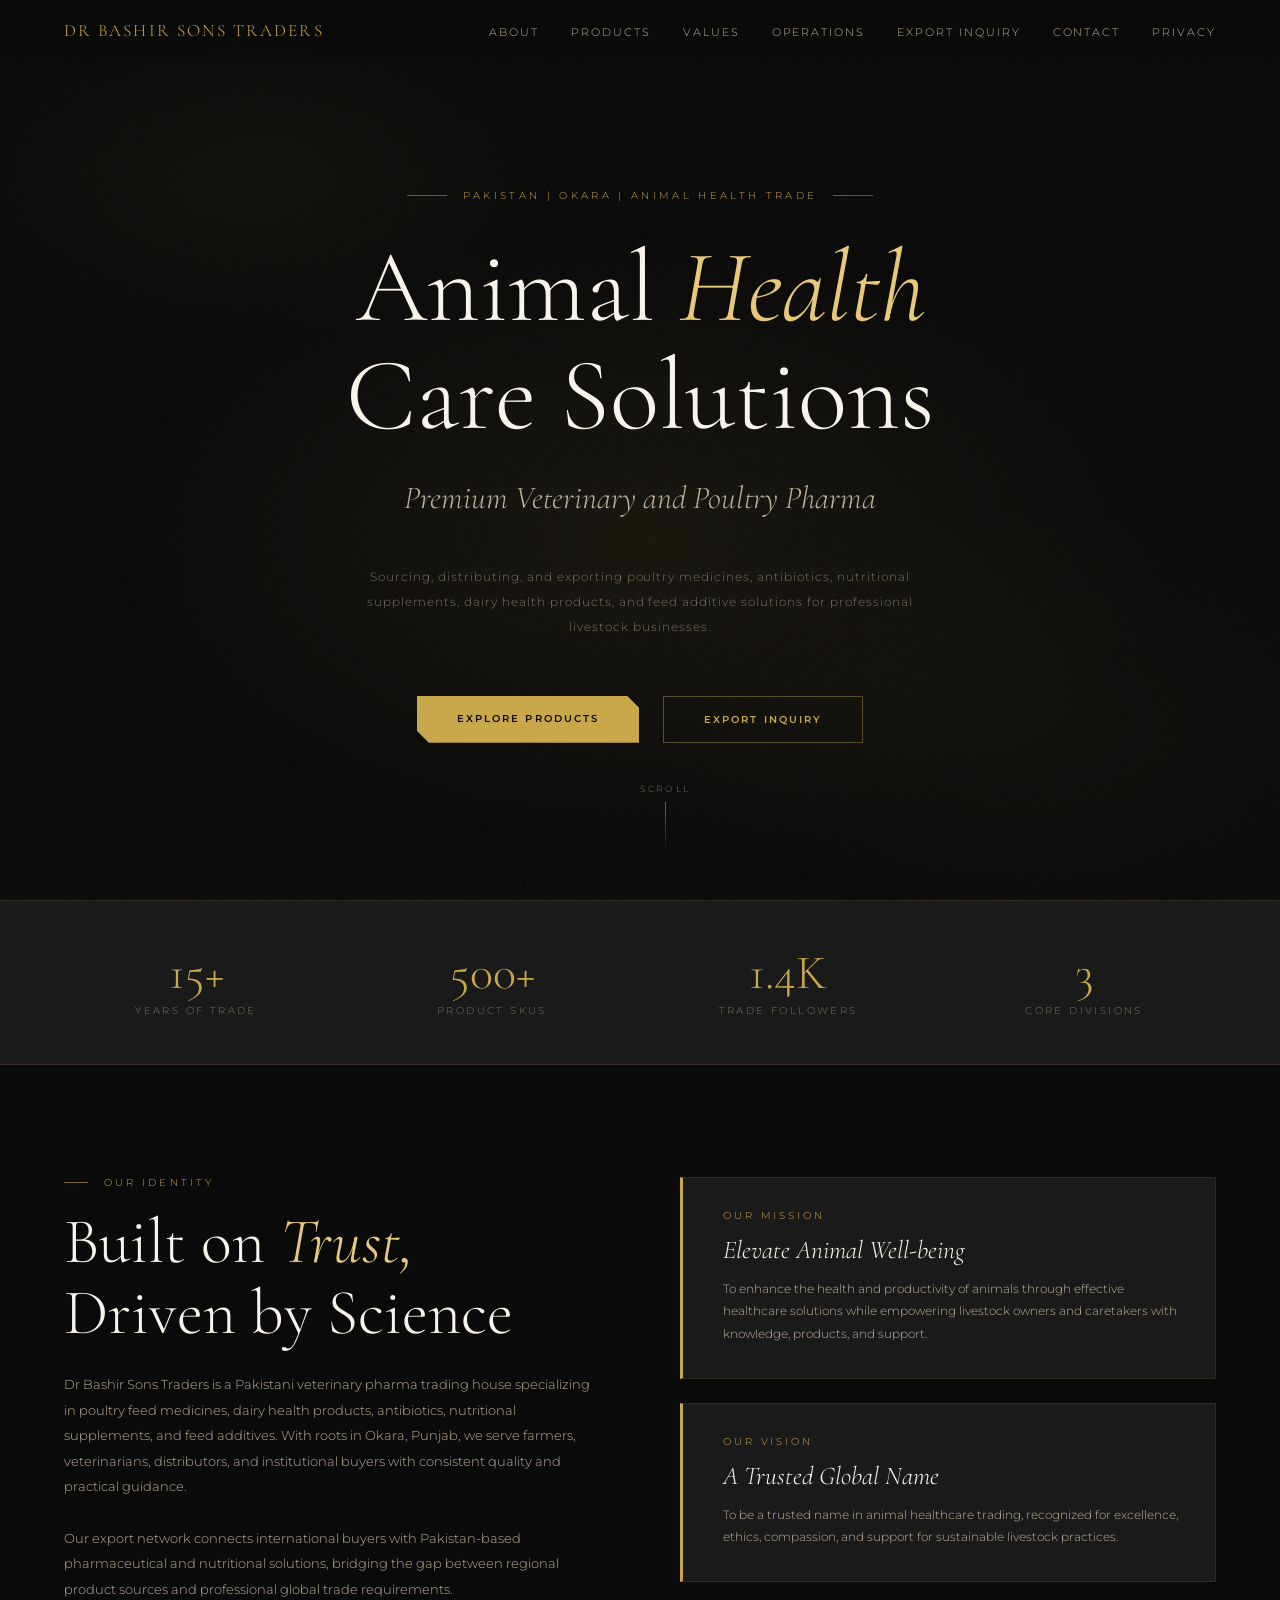
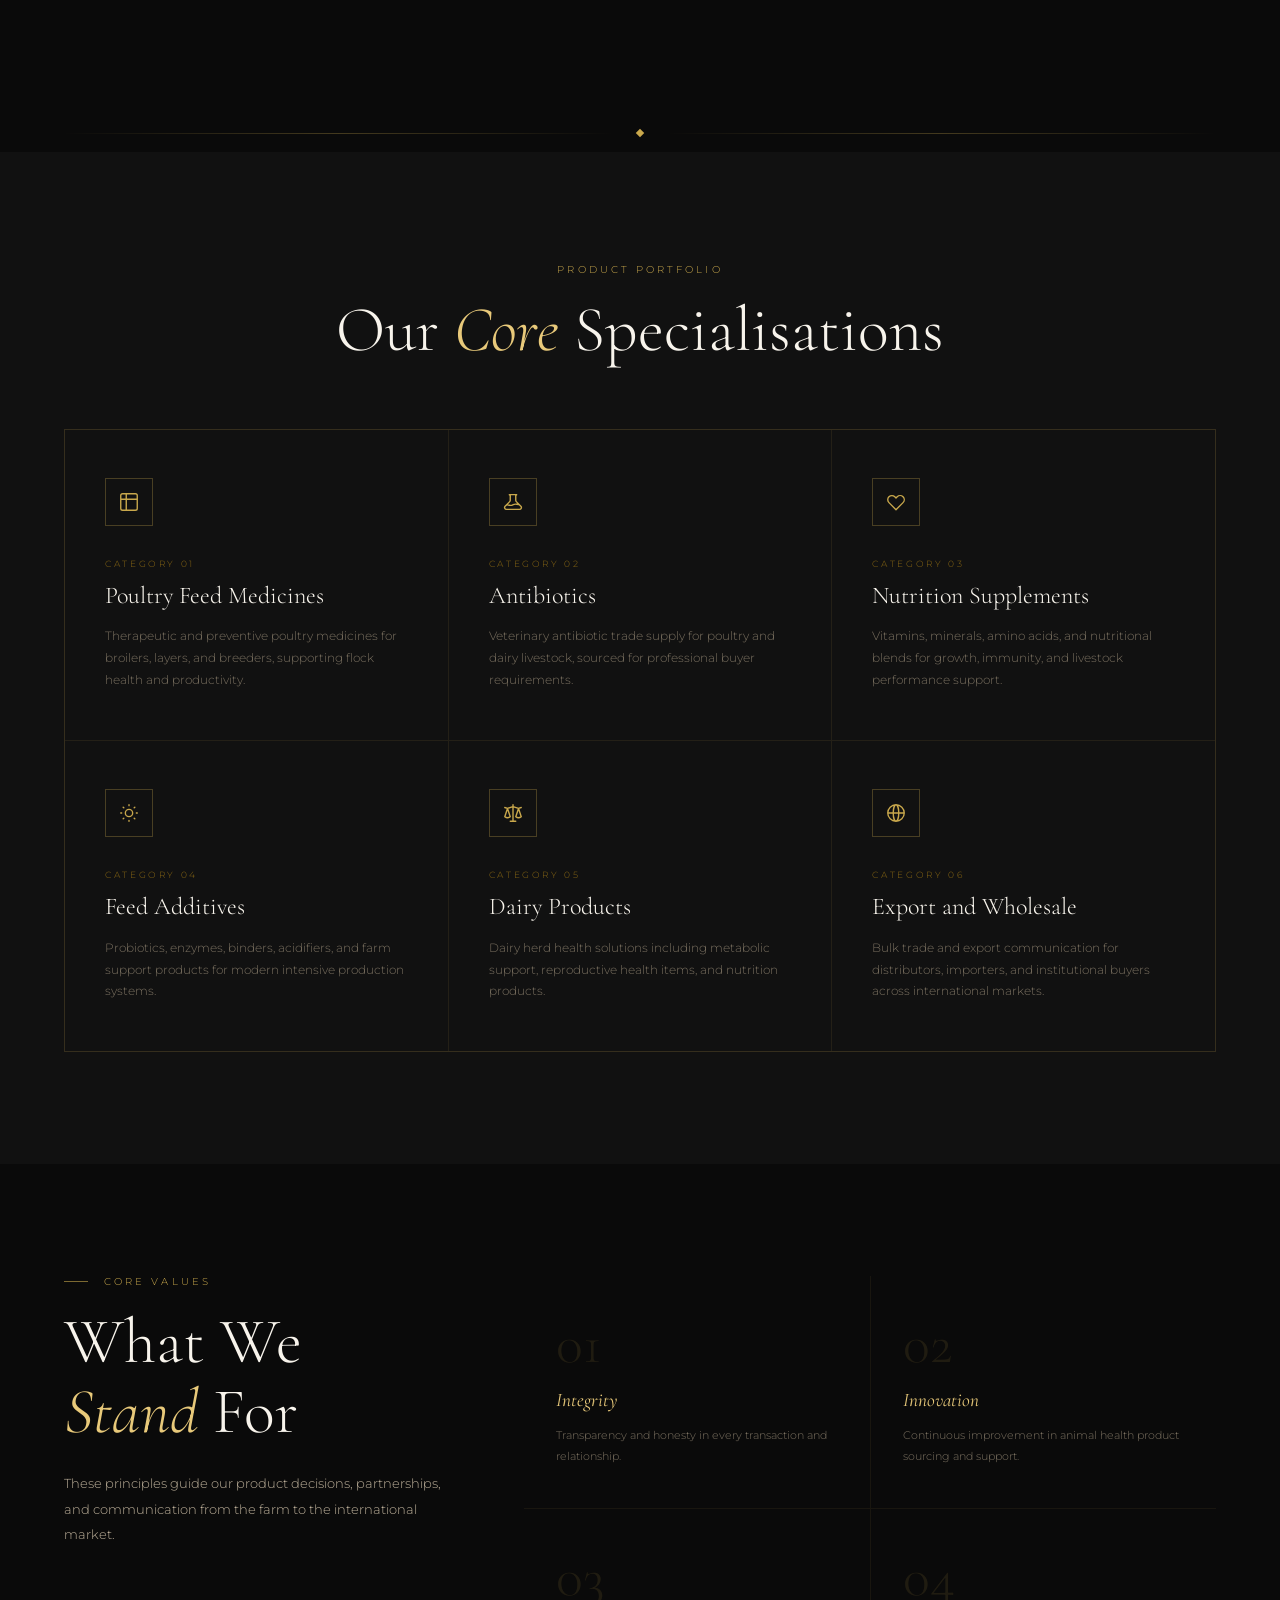
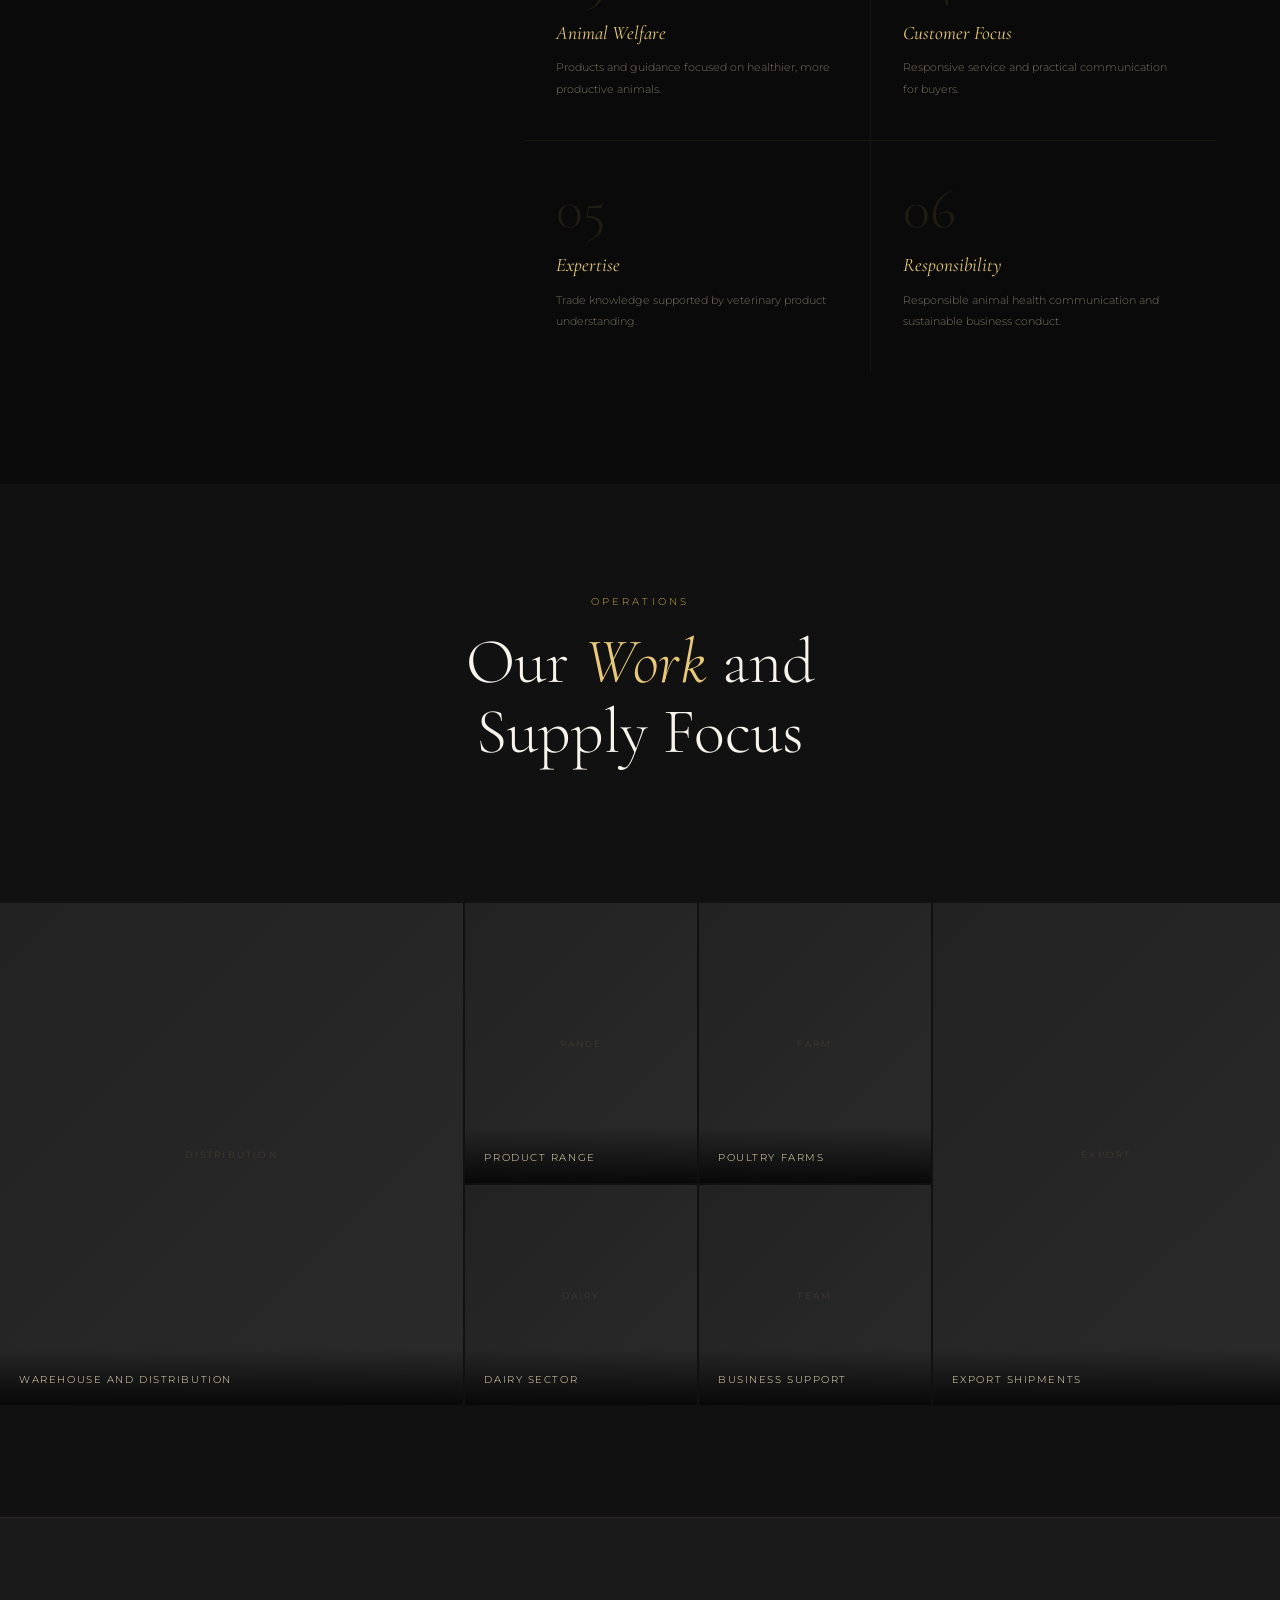
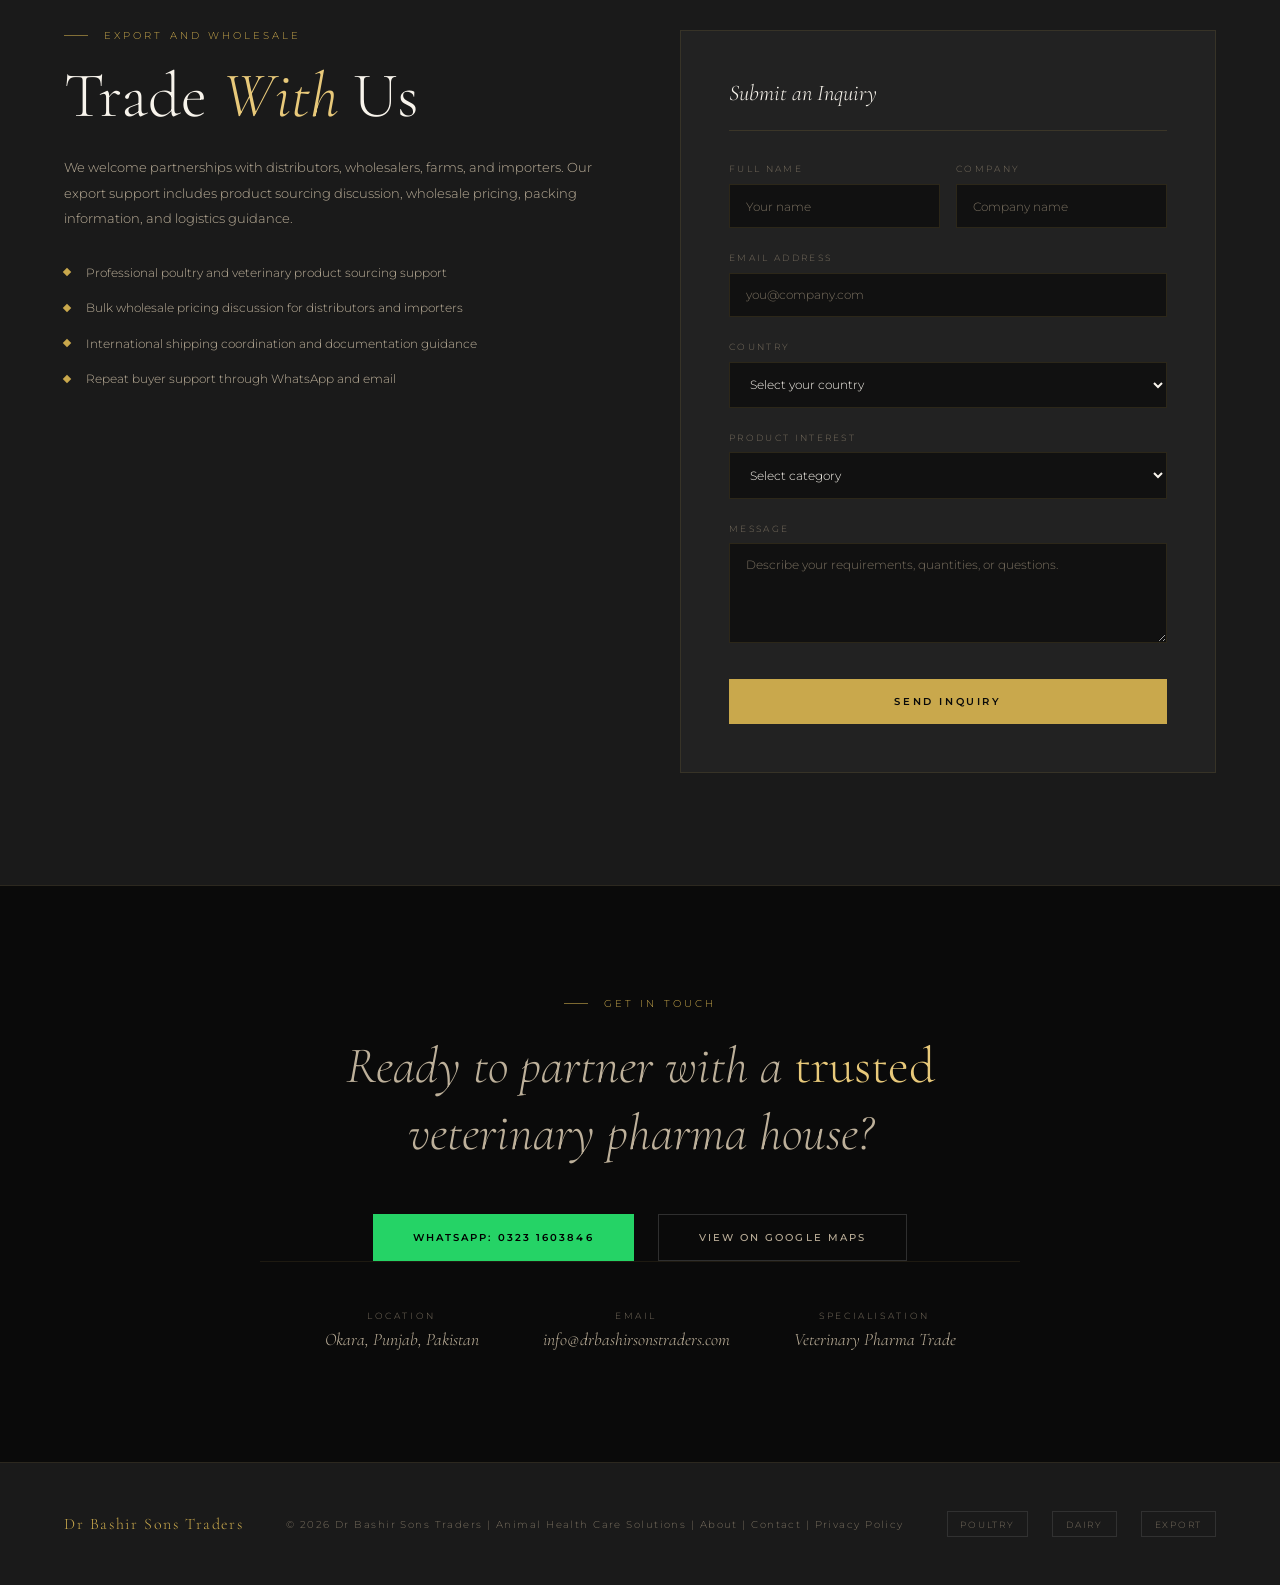
==== commit 2a6a23ee: "Apply premium homepage design" ====
--- a/index.html
+++ b/index.html
@@ -4,27 +4,141 @@
 <meta charset="UTF-8">
 <meta name="viewport" content="width=device-width, initial-scale=1.0">
 <meta name="google-adsense-account" content="ca-pub-7615997410709702">
-<title>DR Bashir Sons Traders | Poultry Medicines and Veterinary Export Services</title>
-<meta name="description" content="DR Bashir Sons Traders is a Pakistan-based trading company providing poultry medicines, veterinary products, feed supplements, and export support for farms, distributors, and international buyers.">
+<title>Dr Bashir Sons Traders | Premium Animal Health Care Solutions</title>
+<meta name="description" content="Dr Bashir Sons Traders is a Pakistan-based animal health care trading business providing poultry medicines, veterinary products, feed additives, dairy health products, and export support.">
 <meta name="robots" content="index, follow">
 <link rel="canonical" href="https://drbashirsonstraders.com/">
-<meta property="og:title" content="DR Bashir Sons Traders | Poultry Medicines and Veterinary Export Services">
-<meta property="og:description" content="Pakistan-based poultry medicine and animal health trading company for farms, distributors, and international buyers.">
+<meta property="og:title" content="Dr Bashir Sons Traders | Premium Animal Health Care Solutions">
+<meta property="og:description" content="Premium veterinary and poultry pharma trading from Okara, Punjab, Pakistan for farms, distributors, and export buyers.">
 <meta property="og:type" content="website">
 <meta property="og:url" content="https://drbashirsonstraders.com/">
-<link rel="stylesheet" href="styles.css">
-<script type="application/ld+json">{"@context":"https://schema.org","@type":"Organization","name":"DR Bashir Sons Traders","url":"https://drbashirsonstraders.com/","email":"info@drbashirsonstraders.com","telephone":"+923231603846","address":{"@type":"PostalAddress","addressCountry":"PK"},"description":"Pakistan-based poultry medicines, veterinary products, animal health trading, and export support business."}</script>
+<link rel="preconnect" href="https://fonts.googleapis.com">
+<link rel="preconnect" href="https://fonts.gstatic.com" crossorigin>
+<link href="https://fonts.googleapis.com/css2?family=Cormorant+Garamond:ital,wght@0,300;0,400;0,600;1,300;1,400&family=Montserrat:wght@300;400;500;600&display=swap" rel="stylesheet">
+<style>
+:root{--gold:#c9a84c;--gold-light:#e8c97a;--gold-pale:#f5e6be;--gold-dark:#8b6914;--black:#0a0a0a;--dark:#111;--dark2:#1a1a1a;--dark3:#222;--dark4:#2a2a2a;--white:#f8f4ec;--white-muted:#bdb09a;--white-dim:#7a7060;--font-display:'Cormorant Garamond',Georgia,serif;--font-body:'Montserrat',Arial,sans-serif}
+*{margin:0;padding:0;box-sizing:border-box}html{scroll-behavior:smooth}body{background:var(--black);color:var(--white);font-family:var(--font-body);font-weight:300;overflow-x:hidden}
+body:before{content:"";position:fixed;inset:0;background-image:url("data:image/svg+xml,%3Csvg viewBox='0 0 256 256' xmlns='http://www.w3.org/2000/svg'%3E%3Cfilter id='n'%3E%3CfeTurbulence type='fractalNoise' baseFrequency='0.9' numOctaves='4' stitchTiles='stitch'/%3E%3C/filter%3E%3Crect width='100%25' height='100%25' filter='url(%23n)' opacity='0.04'/%3E%3C/svg%3E");pointer-events:none;z-index:0;opacity:.6}
+a{color:inherit;text-decoration:none}section{position:relative;z-index:1}
+nav{position:fixed;top:0;left:0;right:0;z-index:100;padding:1.25rem 4rem;display:flex;align-items:center;justify-content:space-between;background:linear-gradient(to bottom,rgba(10,10,10,.98),rgba(10,10,10,.72),transparent);backdrop-filter:blur(8px)}
+.nav-logo{font-family:var(--font-display);font-size:1.08rem;letter-spacing:.12em;color:var(--gold);text-transform:uppercase}.nav-links{display:flex;gap:2rem;list-style:none}.nav-links a{font-size:.68rem;letter-spacing:.18em;text-transform:uppercase;color:var(--white-muted);transition:color .3s}.nav-links a:hover{color:var(--gold)}
+.hero{min-height:100vh;display:flex;flex-direction:column;align-items:center;justify-content:center;text-align:center;padding:8rem 2rem 6rem;position:relative;overflow:hidden}.hero-bg{position:absolute;inset:0;background:radial-gradient(ellipse 60% 50% at 50% 60%,rgba(201,168,76,.08) 0%,transparent 70%),radial-gradient(ellipse 40% 30% at 20% 20%,rgba(201,168,76,.05) 0%,transparent 60%),radial-gradient(ellipse 50% 40% at 80% 80%,rgba(201,168,76,.04) 0%,transparent 60%)}
+.hero-eyebrow{font-size:.65rem;letter-spacing:.32em;text-transform:uppercase;color:var(--gold);margin-bottom:2rem;display:flex;align-items:center;gap:1rem;animation:fadeUp 1s ease both}.hero-eyebrow:before,.hero-eyebrow:after{content:"";width:40px;height:1px;background:var(--gold);opacity:.5}
+.hero-title{font-family:var(--font-display);font-size:clamp(3.3rem,8vw,7rem);font-weight:300;line-height:1.05;color:var(--white);margin-bottom:.28em;animation:fadeUp 1s .15s ease both}.hero-title em{font-style:italic;color:var(--gold-light)}.hero-subtitle{font-family:var(--font-display);font-size:clamp(1.3rem,3vw,2rem);font-weight:300;font-style:italic;color:var(--white-muted);margin-bottom:3rem;animation:fadeUp 1s .3s ease both}.hero-desc{font-size:.78rem;letter-spacing:.08em;line-height:2;color:var(--white-dim);max-width:560px;margin-bottom:3.5rem;animation:fadeUp 1s .45s ease both}
+.hero-cta,.contact-buttons{display:flex;gap:1.5rem;flex-wrap:wrap;justify-content:center}.hero-cta{animation:fadeUp 1s .6s ease both}.btn-gold,.btn-outline,.btn-whatsapp,.btn-google{padding:1rem 2.5rem;font-family:var(--font-body);font-size:.65rem;font-weight:600;letter-spacing:.2em;text-transform:uppercase;border:0;cursor:pointer;transition:all .3s}.btn-gold{background:var(--gold);color:var(--black);clip-path:polygon(0 0,calc(100% - 12px) 0,100% 12px,100% 100%,12px 100%,0 calc(100% - 12px))}.btn-gold:hover{background:var(--gold-light);transform:translateY(-2px);box-shadow:0 12px 40px rgba(201,168,76,.3)}.btn-outline{background:transparent;color:var(--gold);border:1px solid rgba(201,168,76,.4)}.btn-outline:hover{border-color:var(--gold);background:rgba(201,168,76,.08);transform:translateY(-2px)}
+.scroll-hint{position:absolute;bottom:3rem;left:50%;transform:translateX(-50%);display:flex;flex-direction:column;align-items:center;gap:.5rem;animation:fadeUp 1s 1s ease both}.scroll-hint span{font-size:.55rem;letter-spacing:.3em;text-transform:uppercase;color:var(--white-dim)}.scroll-line{width:1px;height:50px;background:linear-gradient(to bottom,var(--gold-dark),transparent);animation:scrollPulse 2s ease-in-out infinite}
+.stats-strip{background:var(--dark2);border-top:1px solid rgba(201,168,76,.15);border-bottom:1px solid rgba(201,168,76,.15);padding:3rem 4rem;display:grid;grid-template-columns:repeat(4,1fr);gap:2rem;text-align:center}.stat-num{font-family:var(--font-display);font-size:3rem;font-weight:300;color:var(--gold);line-height:1;margin-bottom:.5rem}.stat-label{font-size:.6rem;letter-spacing:.25em;text-transform:uppercase;color:var(--white-dim)}
+.section-pad{padding:7rem 4rem}.section-eyebrow{font-size:.6rem;letter-spacing:.32em;text-transform:uppercase;color:var(--gold);margin-bottom:1.2rem;display:flex;align-items:center;gap:1rem}.section-eyebrow:before{content:"";width:24px;height:1px;background:var(--gold);opacity:.6}.section-title{font-family:var(--font-display);font-size:clamp(2.2rem,5vw,4rem);font-weight:300;line-height:1.1;margin-bottom:1.5rem}.section-title em{font-style:italic;color:var(--gold-light)}
+.about-grid,.export-layout{display:grid;grid-template-columns:1fr 1fr;gap:5rem;align-items:start;max-width:1200px;margin:0 auto}.about-body,.export-body,.values-intro{font-size:.8rem;line-height:2;color:var(--white-muted);margin-top:1.5rem}.mission-vision-cards{display:flex;flex-direction:column;gap:1.5rem}.mv-card{background:var(--dark2);border:1px solid rgba(201,168,76,.12);border-left:3px solid var(--gold);padding:2rem 2rem 2rem 2.5rem}.mv-card:hover{background:var(--dark3);border-color:rgba(201,168,76,.3);border-left-color:var(--gold-light)}.mv-card-label{font-size:.6rem;letter-spacing:.3em;text-transform:uppercase;color:var(--gold);margin-bottom:.8rem}.mv-card-title{font-family:var(--font-display);font-size:1.6rem;font-weight:300;font-style:italic;color:var(--white);margin-bottom:.8rem}.mv-card-body{font-size:.75rem;line-height:1.9;color:var(--white-muted)}
+.gold-divider{display:flex;align-items:center;gap:1.5rem;padding:0 4rem;margin:1rem 0}.gold-divider:before,.gold-divider:after{content:"";flex:1;height:1px;background:linear-gradient(to right,transparent,rgba(201,168,76,.3),transparent)}.divider-diamond{width:6px;height:6px;background:var(--gold);transform:rotate(45deg)}
+.products-section,.gallery-section{background:var(--dark)}.products-header,.gallery-header{max-width:620px;margin:0 auto 4rem;text-align:center}.products-header .section-eyebrow,.gallery-header .section-eyebrow{justify-content:center}.products-header .section-eyebrow:before,.gallery-header .section-eyebrow:before{display:none}.products-grid{display:grid;grid-template-columns:repeat(3,1fr);gap:1px;background:rgba(201,168,76,.1);border:1px solid rgba(201,168,76,.1);max-width:1200px;margin:0 auto}.product-card{background:var(--dark);padding:3rem 2.5rem;transition:background .4s;position:relative;overflow:hidden}.product-card:before{content:"";position:absolute;bottom:0;left:0;right:0;height:2px;background:linear-gradient(to right,transparent,var(--gold),transparent);opacity:0;transition:opacity .4s}.product-card:hover{background:var(--dark2)}.product-card:hover:before{opacity:1}.product-icon{width:48px;height:48px;border:1px solid rgba(201,168,76,.3);display:flex;align-items:center;justify-content:center;margin-bottom:2rem}.product-icon svg{width:22px;height:22px;stroke:var(--gold);fill:none;stroke-width:1.5;stroke-linecap:round;stroke-linejoin:round}.product-tag{font-size:.55rem;letter-spacing:.3em;text-transform:uppercase;color:var(--gold-dark);margin-bottom:.8rem}.product-name{font-family:var(--font-display);font-size:1.5rem;font-weight:300;color:var(--white);margin-bottom:1rem;line-height:1.2}.product-desc{font-size:.72rem;line-height:1.9;color:var(--white-dim)}
+.values-layout{display:grid;grid-template-columns:380px 1fr;gap:5rem;align-items:start;max-width:1200px;margin:0 auto}.values-grid{display:grid;grid-template-columns:1fr 1fr;gap:1px;background:rgba(201,168,76,.08)}.value-item{background:var(--black);padding:2.5rem 2rem;transition:background .3s}.value-item:hover{background:var(--dark2)}.value-num{font-family:var(--font-display);font-size:3.5rem;font-weight:300;color:rgba(201,168,76,.12);line-height:1;margin-bottom:1rem}.value-title{font-family:var(--font-display);font-size:1.2rem;font-weight:400;color:var(--gold-light);margin-bottom:.8rem;font-style:italic}.value-body{font-size:.7rem;line-height:1.9;color:var(--white-dim)}
+.gallery-header{padding:7rem 4rem 3rem}.gallery-strip{display:grid;grid-template-columns:2fr 1fr 1fr 1.5fr;grid-template-rows:280px 220px;gap:2px;padding:0 0 7rem}.gallery-item{background:linear-gradient(135deg,var(--dark3),var(--dark4));position:relative;overflow:hidden;display:flex;align-items:flex-end}.gallery-item:nth-child(1){grid-row:1/3}.gallery-item:nth-child(4){grid-row:1/3;grid-column:4}.gallery-placeholder{width:100%;height:100%;display:flex;align-items:center;justify-content:center;flex-direction:column;gap:1rem}.gallery-placeholder svg{width:28px;height:28px;stroke:rgba(201,168,76,.25);fill:none;stroke-width:1}.gallery-placeholder span{font-size:.55rem;letter-spacing:.25em;text-transform:uppercase;color:rgba(201,168,76,.22)}.gallery-label{position:absolute;bottom:0;left:0;right:0;padding:1.5rem 1.2rem 1.2rem;background:linear-gradient(to top,rgba(0,0,0,.8),transparent);font-size:.65rem;letter-spacing:.15em;text-transform:uppercase;color:var(--gold-pale)}
+.export-section{background:var(--dark2);border-top:1px solid rgba(201,168,76,.1);border-bottom:1px solid rgba(201,168,76,.1)}.export-body{margin-bottom:2rem}.export-features{display:flex;flex-direction:column;gap:1rem}.export-feature{display:flex;align-items:flex-start;gap:1rem}.export-feature-dot{width:6px;height:6px;background:var(--gold);transform:rotate(45deg);margin-top:.35rem}.export-feature-text{font-size:.72rem;line-height:1.7;color:var(--white-muted)}.inquiry-form{background:var(--dark3);border:1px solid rgba(201,168,76,.12);padding:3rem}.form-title{font-family:var(--font-display);font-size:1.4rem;font-weight:300;font-style:italic;color:var(--white);margin-bottom:2rem;padding-bottom:1.5rem;border-bottom:1px solid rgba(201,168,76,.15)}.form-group{margin-bottom:1.5rem}.form-label{display:block;font-size:.58rem;letter-spacing:.25em;text-transform:uppercase;color:var(--white-dim);margin-bottom:.6rem}.form-input,.form-textarea,.form-select{width:100%;background:var(--dark);border:1px solid rgba(201,168,76,.15);color:var(--white);font-family:var(--font-body);font-size:.78rem;font-weight:300;padding:.85rem 1rem;outline:none}.form-input:focus,.form-textarea:focus,.form-select:focus{border-color:rgba(201,168,76,.5)}.form-input::placeholder,.form-textarea::placeholder{color:var(--white-dim);font-size:.72rem}.form-textarea{height:100px;resize:vertical}.form-select option{background:var(--dark);color:var(--white)}.form-row{display:grid;grid-template-columns:1fr 1fr;gap:1rem}.btn-submit{width:100%;padding:1rem;background:var(--gold);color:var(--black);font-family:var(--font-body);font-size:.65rem;font-weight:600;letter-spacing:.25em;text-transform:uppercase;border:none;cursor:pointer;margin-top:.5rem}
+.contact-section{background:var(--black);text-align:center}.contact-inner{max-width:760px;margin:0 auto}.contact-tagline{font-family:var(--font-display);font-size:clamp(2rem,4vw,3.2rem);font-weight:300;font-style:italic;color:var(--white-muted);margin:1.5rem 0 3rem;line-height:1.3}.contact-tagline strong{font-style:normal;color:var(--gold-light);font-weight:300}.btn-whatsapp{display:flex;align-items:center;gap:.7rem;background:#25d366;color:#000}.btn-google{display:flex;align-items:center;gap:.7rem;background:transparent;color:var(--white-muted);border:1px solid rgba(255,255,255,.15);font-weight:500}.btn-google:hover{border-color:rgba(255,255,255,.35);color:var(--white);transform:translateY(-2px)}.btn-icon{width:18px;height:18px}.contact-info-row{display:flex;justify-content:center;gap:4rem;padding-top:3rem;border-top:1px solid rgba(201,168,76,.1)}.ci-label{font-size:.55rem;letter-spacing:.3em;text-transform:uppercase;color:var(--white-dim);margin-bottom:.5rem}.ci-value{font-family:var(--font-display);font-size:1.1rem;font-style:italic;color:var(--white-muted)}
+footer{background:var(--dark2);border-top:1px solid rgba(201,168,76,.1);padding:3rem 4rem;display:flex;align-items:center;justify-content:space-between;gap:1.5rem}.footer-brand{font-family:var(--font-display);font-size:1rem;font-weight:300;color:var(--gold);letter-spacing:.1em}.footer-copy{font-size:.6rem;letter-spacing:.15em;color:var(--white-dim);text-align:center}.footer-cert{display:flex;gap:1.5rem}.cert-badge{font-size:.55rem;letter-spacing:.2em;text-transform:uppercase;color:var(--white-dim);border:1px solid rgba(255,255,255,.1);padding:.4rem .8rem}
+@keyframes fadeUp{from{opacity:0;transform:translateY(24px)}to{opacity:1;transform:translateY(0)}}@keyframes scrollPulse{0%,100%{opacity:.3;transform:scaleY(.8)}50%{opacity:1;transform:scaleY(1)}}
+@media(max-width:900px){nav{padding:1.2rem 1.4rem}.nav-links{display:none}.section-pad{padding:5rem 1.4rem}.stats-strip{grid-template-columns:repeat(2,1fr);padding:3rem 1.4rem}.about-grid,.values-layout,.export-layout{grid-template-columns:1fr;gap:3rem}.products-grid{grid-template-columns:1fr}.gallery-header{padding:5rem 1.4rem 3rem}.gallery-strip{grid-template-columns:1fr 1fr;grid-template-rows:auto}.gallery-item{min-height:220px}.gallery-item:nth-child(1),.gallery-item:nth-child(4){grid-row:auto;grid-column:auto}.contact-info-row{flex-direction:column;gap:2rem}footer{flex-direction:column;text-align:center;padding:3rem 1.4rem}.gold-divider{padding:0 1.4rem}.values-grid{grid-template-columns:1fr}.form-row{grid-template-columns:1fr}}
+@media(max-width:560px){.hero-title{font-size:3.2rem}.hero-eyebrow{letter-spacing:.2em}.hero-eyebrow:before,.hero-eyebrow:after{width:22px}.hero-cta,.contact-buttons{flex-direction:column;width:100%}.btn-gold,.btn-outline,.btn-whatsapp,.btn-google{width:100%;justify-content:center}.stats-strip{grid-template-columns:1fr}.gallery-strip{grid-template-columns:1fr}.footer-cert{flex-wrap:wrap;justify-content:center}}
+</style>
 </head>
 <body>
-<header class="site-header"><div class="container nav-wrap"><a class="brand" href="index.html"><span class="brand-mark">DB</span><span>DR Bashir Sons Traders<small>Animal Health Care Solutions</small></span></a><nav class="nav-links" aria-label="Main navigation"><a href="index.html">Home</a><a href="about.html">About</a><a href="contact.html">Contact</a><a href="privacy.html">Privacy</a></nav></div></header>
-<main>
-<section class="hero"><div class="container hero-grid"><div><p class="eyebrow">Pakistan | Import | Distribution | Export</p><h1>Premium Poultry Medicines and Veterinary Export Services</h1><p class="hero-text">DR Bashir Sons Traders supports poultry farms, distributors, veterinary retailers, and international buyers with reliable animal health products, professional trade communication, and practical export support.</p><div class="hero-actions"><a class="button primary" href="contact.html">Start a Business Inquiry</a><a class="button secondary" href="about.html">Learn About Us</a></div></div><aside class="hero-card"><h2>Global Poultry Health Partner</h2><p>We work with buyers who need dependable product sourcing, clear information, and long-term business support in poultry health and veterinary trade.</p><ul class="check-list"><li>Poultry medicines and veterinary products</li><li>Feed supplements and farm health solutions</li><li>Wholesale and export inquiry handling</li><li>Buyer-focused product guidance</li></ul></aside></div></section>
-<section class="trust-strip"><div class="container trust-grid"><div><strong>Pakistan-Based Business</strong><span>Import, distribution, and export support</span></div><div><strong>Direct Contact</strong><span>WhatsApp and email inquiry response</span></div><div><strong>Professional Content</strong><span>Clear business pages and privacy policy</span></div></div></section>
-<section class="section"><div class="container"><div class="section-heading"><p class="eyebrow dark">Product Portfolio</p><h2>Animal health products for professional poultry operations.</h2><p>Our portfolio is designed for farms, distributors, dealers, importers, and veterinary supply chains seeking reliable poultry health products from Pakistan.</p></div><div class="card-grid"><article class="info-card"><h3>Poultry Medicines</h3><p>Products used in flock health management, disease prevention support, and poultry care programs.</p></article><article class="info-card"><h3>Vitamins and Supplements</h3><p>Nutrition and performance support products for growth, immunity, stress management, and recovery programs.</p></article><article class="info-card"><h3>Biosecurity Solutions</h3><p>Farm hygiene and infection control products for safer poultry operations and responsible production.</p></article><article class="info-card"><h3>Export Supply Support</h3><p>Bulk inquiry handling, product sourcing assistance, and communication support for international buyers.</p></article></div></div></section>
-<section class="section soft"><div class="container split"><div><p class="eyebrow dark">Business Services</p><h2>Structured support for farms, distributors, and importers.</h2><p>We provide professional support for product inquiries, availability discussions, wholesale supply, and export communication. Our goal is to make business communication simple, clear, and dependable.</p></div><div class="panel"><h3>Export support includes</h3><ul class="check-list"><li>Product sourcing assistance</li><li>MOQ-based pricing discussion</li><li>Bulk order coordination</li><li>Buyer-specific product guidance</li><li>WhatsApp and email inquiry response</li></ul></div></div></section>
-<section class="section"><div class="container cta"><h2>Need poultry medicine export pricing?</h2><p>Share your country, product list, quantity, and business type. Our team will respond with product availability and next steps.</p><a class="button primary" href="https://wa.me/923231603846?text=Hello%20DR%20Bashir%20Sons%20Traders%2C%20I%20want%20information%20about%20poultry%20medicine%20export%20services." target="_blank" rel="noopener">Contact on WhatsApp</a></div></section>
-<section class="section soft"><div class="container split"><div><p class="eyebrow dark">Why Buyers Trust Us</p><h2>Clear communication and responsible animal health trading.</h2><p>Our website is designed to give visitors useful business information before they contact us. Buyers can review our product categories, company background, contact channels, and privacy practices without confusion.</p></div><div class="panel"><h3>Business standards</h3><ul class="check-list"><li>Transparent business identity and contact details</li><li>Useful product and service information</li><li>Privacy policy available for visitors</li><li>Mobile-friendly pages for all users</li></ul></div></div></section>
-</main>
-<footer class="site-footer"><div class="container footer-grid"><div><strong>DR Bashir Sons Traders</strong><p>Poultry Medicines | Veterinary Products | Pakistan Export Services</p></div><nav class="footer-links" aria-label="Footer navigation"><a href="index.html">Home</a><a href="about.html">About</a><a href="contact.html">Contact</a><a href="privacy.html">Privacy Policy</a></nav><div><p>Email: info@drbashirsonstraders.com</p><p>WhatsApp: +92 323 1603846</p></div></div></footer>
+<nav>
+  <a href="index.html" class="nav-logo">Dr Bashir Sons Traders</a>
+  <ul class="nav-links">
+    <li><a href="about.html">About</a></li>
+    <li><a href="#products">Products</a></li>
+    <li><a href="#values">Values</a></li>
+    <li><a href="#gallery">Operations</a></li>
+    <li><a href="#inquiry">Export Inquiry</a></li>
+    <li><a href="contact.html">Contact</a></li>
+    <li><a href="privacy.html">Privacy</a></li>
+  </ul>
+</nav>
+<section class="hero">
+  <div class="hero-bg"></div>
+  <div class="hero-eyebrow">Pakistan | Okara | Animal Health Trade</div>
+  <h1 class="hero-title">Animal <em>Health</em><br>Care Solutions</h1>
+  <p class="hero-subtitle">Premium Veterinary and Poultry Pharma</p>
+  <p class="hero-desc">Sourcing, distributing, and exporting poultry medicines, antibiotics, nutritional supplements, dairy health products, and feed additive solutions for professional livestock businesses.</p>
+  <div class="hero-cta">
+    <a href="#products" class="btn-gold">Explore Products</a>
+    <a href="#inquiry" class="btn-outline">Export Inquiry</a>
+  </div>
+  <div class="scroll-hint"><span>Scroll</span><div class="scroll-line"></div></div>
+</section>
+<div class="stats-strip">
+  <div class="stat-item"><div class="stat-num">15+</div><div class="stat-label">Years of Trade</div></div>
+  <div class="stat-item"><div class="stat-num">500+</div><div class="stat-label">Product SKUs</div></div>
+  <div class="stat-item"><div class="stat-num">1.4K</div><div class="stat-label">Trade Followers</div></div>
+  <div class="stat-item"><div class="stat-num">3</div><div class="stat-label">Core Divisions</div></div>
+</div>
+<section id="about" class="section-pad" style="background:var(--black);">
+  <div class="about-grid">
+    <div>
+      <div class="section-eyebrow">Our Identity</div>
+      <h2 class="section-title">Built on <em>Trust,</em><br>Driven by Science</h2>
+      <p class="about-body">Dr Bashir Sons Traders is a Pakistani veterinary pharma trading house specializing in poultry feed medicines, dairy health products, antibiotics, nutritional supplements, and feed additives. With roots in Okara, Punjab, we serve farmers, veterinarians, distributors, and institutional buyers with consistent quality and practical guidance.<br><br>Our export network connects international buyers with Pakistan-based pharmaceutical and nutritional solutions, bridging the gap between regional product sources and professional global trade requirements.</p>
+    </div>
+    <div class="mission-vision-cards">
+      <div class="mv-card"><div class="mv-card-label">Our Mission</div><div class="mv-card-title">Elevate Animal Well-being</div><div class="mv-card-body">To enhance the health and productivity of animals through effective healthcare solutions while empowering livestock owners and caretakers with knowledge, products, and support.</div></div>
+      <div class="mv-card"><div class="mv-card-label">Our Vision</div><div class="mv-card-title">A Trusted Global Name</div><div class="mv-card-body">To be a trusted name in animal healthcare trading, recognized for excellence, ethics, compassion, and support for sustainable livestock practices.</div></div>
+    </div>
+  </div>
+</section>
+<div class="gold-divider"><div class="divider-diamond"></div></div>
+<section id="products" class="section-pad products-section">
+  <div class="products-header"><div class="section-eyebrow">Product Portfolio</div><h2 class="section-title">Our <em>Core</em> Specialisations</h2></div>
+  <div class="products-grid">
+    <div class="product-card"><div class="product-icon"><svg viewBox="0 0 24 24"><path d="M9 3H5a2 2 0 00-2 2v4m6-6h10a2 2 0 012 2v4M9 3v18m0 0h10a2 2 0 002-2V9M9 21H5a2 2 0 01-2-2V9m0 0h18"/></svg></div><div class="product-tag">Category 01</div><div class="product-name">Poultry Feed Medicines</div><div class="product-desc">Therapeutic and preventive poultry medicines for broilers, layers, and breeders, supporting flock health and productivity.</div></div>
+    <div class="product-card"><div class="product-icon"><svg viewBox="0 0 24 24"><path d="M19.428 15.428a2 2 0 00-1.022-.547l-2.387-.477a6 6 0 00-3.86.517l-.318.158a6 6 0 01-3.86.517L6.05 15.21a2 2 0 00-1.806.547M8 4h8l-1 1v5.172a2 2 0 00.586 1.414l5 5c1.26 1.26.367 3.414-1.415 3.414H4.828c-1.782 0-2.674-2.154-1.414-3.414l5-5A2 2 0 009 10.172V5L8 4z"/></svg></div><div class="product-tag">Category 02</div><div class="product-name">Antibiotics</div><div class="product-desc">Veterinary antibiotic trade supply for poultry and dairy livestock, sourced for professional buyer requirements.</div></div>
+    <div class="product-card"><div class="product-icon"><svg viewBox="0 0 24 24"><path d="M4.318 6.318a4.5 4.5 0 000 6.364L12 20.364l7.682-7.682a4.5 4.5 0 00-6.364-6.364L12 7.636l-1.318-1.318a4.5 4.5 0 00-6.364 0z"/></svg></div><div class="product-tag">Category 03</div><div class="product-name">Nutrition Supplements</div><div class="product-desc">Vitamins, minerals, amino acids, and nutritional blends for growth, immunity, and livestock performance support.</div></div>
+    <div class="product-card"><div class="product-icon"><svg viewBox="0 0 24 24"><path d="M12 3v1m0 16v1M3 12h1m16 0h1M5.636 5.636l.707.707M17.657 17.657l.707.707M5.636 18.364l.707-.707M17.657 6.343l.707-.707M12 8a4 4 0 100 8 4 4 0 000-8z"/></svg></div><div class="product-tag">Category 04</div><div class="product-name">Feed Additives</div><div class="product-desc">Probiotics, enzymes, binders, acidifiers, and farm support products for modern intensive production systems.</div></div>
+    <div class="product-card"><div class="product-icon"><svg viewBox="0 0 24 24"><path d="M3 6l3 1m0 0l-3 9a5.002 5.002 0 006.001 0M6 7l3 9M6 7l6-2m6 2l3-1m-3 1l-3 9a5.002 5.002 0 006.001 0M18 7l3 9m-3-9l-6-2m0-2v2m0 16V5m0 16H9m3 0h3"/></svg></div><div class="product-tag">Category 05</div><div class="product-name">Dairy Products</div><div class="product-desc">Dairy herd health solutions including metabolic support, reproductive health items, and nutrition products.</div></div>
+    <div class="product-card"><div class="product-icon"><svg viewBox="0 0 24 24"><path d="M21 12a9 9 0 01-9 9m9-9a9 9 0 00-9-9m9 9H3m9 9a9 9 0 01-9-9m9 9c1.657 0 3-4.03 3-9s-1.343-9-3-9m0 18c-1.657 0-3-4.03-3-9s1.343-9 3-9m-9 9a9 9 0 019-9"/></svg></div><div class="product-tag">Category 06</div><div class="product-name">Export and Wholesale</div><div class="product-desc">Bulk trade and export communication for distributors, importers, and institutional buyers across international markets.</div></div>
+  </div>
+</section>
+<section id="values" class="section-pad values-section">
+  <div class="values-layout">
+    <div><div class="section-eyebrow">Core Values</div><h2 class="section-title">What We <em>Stand</em> For</h2><p class="values-intro">These principles guide our product decisions, partnerships, and communication from the farm to the international market.</p></div>
+    <div class="values-grid">
+      <div class="value-item"><div class="value-num">01</div><div class="value-title">Integrity</div><div class="value-body">Transparency and honesty in every transaction and relationship.</div></div>
+      <div class="value-item"><div class="value-num">02</div><div class="value-title">Innovation</div><div class="value-body">Continuous improvement in animal health product sourcing and support.</div></div>
+      <div class="value-item"><div class="value-num">03</div><div class="value-title">Animal Welfare</div><div class="value-body">Products and guidance focused on healthier, more productive animals.</div></div>
+      <div class="value-item"><div class="value-num">04</div><div class="value-title">Customer Focus</div><div class="value-body">Responsive service and practical communication for buyers.</div></div>
+      <div class="value-item"><div class="value-num">05</div><div class="value-title">Expertise</div><div class="value-body">Trade knowledge supported by veterinary product understanding.</div></div>
+      <div class="value-item"><div class="value-num">06</div><div class="value-title">Responsibility</div><div class="value-body">Responsible animal health communication and sustainable business conduct.</div></div>
+    </div>
+  </div>
+</section>
+<section id="gallery" class="gallery-section">
+  <div class="gallery-header"><div class="section-eyebrow">Operations</div><h2 class="section-title">Our <em>Work</em> and Supply Focus</h2></div>
+  <div class="gallery-strip">
+    <div class="gallery-item"><div class="gallery-placeholder"><span>Distribution</span></div><div class="gallery-label">Warehouse and Distribution</div></div>
+    <div class="gallery-item"><div class="gallery-placeholder"><span>Range</span></div><div class="gallery-label">Product Range</div></div>
+    <div class="gallery-item"><div class="gallery-placeholder"><span>Farm</span></div><div class="gallery-label">Poultry Farms</div></div>
+    <div class="gallery-item"><div class="gallery-placeholder"><span>Export</span></div><div class="gallery-label">Export Shipments</div></div>
+    <div class="gallery-item"><div class="gallery-placeholder"><span>Dairy</span></div><div class="gallery-label">Dairy Sector</div></div>
+    <div class="gallery-item"><div class="gallery-placeholder"><span>Team</span></div><div class="gallery-label">Business Support</div></div>
+  </div>
+</section>
+<section id="inquiry" class="section-pad export-section">
+  <div class="export-layout">
+    <div><div class="section-eyebrow">Export and Wholesale</div><h2 class="section-title">Trade <em>With</em> Us</h2><p class="export-body">We welcome partnerships with distributors, wholesalers, farms, and importers. Our export support includes product sourcing discussion, wholesale pricing, packing information, and logistics guidance.</p><div class="export-features"><div class="export-feature"><div class="export-feature-dot"></div><div class="export-feature-text">Professional poultry and veterinary product sourcing support</div></div><div class="export-feature"><div class="export-feature-dot"></div><div class="export-feature-text">Bulk wholesale pricing discussion for distributors and importers</div></div><div class="export-feature"><div class="export-feature-dot"></div><div class="export-feature-text">International shipping coordination and documentation guidance</div></div><div class="export-feature"><div class="export-feature-dot"></div><div class="export-feature-text">Repeat buyer support through WhatsApp and email</div></div></div></div>
+    <div><div class="inquiry-form"><div class="form-title">Submit an Inquiry</div><div class="form-row"><div class="form-group"><label class="form-label">Full Name</label><input type="text" class="form-input" placeholder="Your name"></div><div class="form-group"><label class="form-label">Company</label><input type="text" class="form-input" placeholder="Company name"></div></div><div class="form-group"><label class="form-label">Email Address</label><input type="email" class="form-input" placeholder="you@company.com"></div><div class="form-group"><label class="form-label">Country</label><select class="form-select"><option value="">Select your country</option><option>Pakistan</option><option>United Kingdom</option><option>United Arab Emirates</option><option>Saudi Arabia</option><option>Bangladesh</option><option>Other</option></select></div><div class="form-group"><label class="form-label">Product Interest</label><select class="form-select"><option value="">Select category</option><option>Poultry Feed Medicines</option><option>Antibiotics</option><option>Nutrition Supplements</option><option>Feed Additives</option><option>Dairy Products</option><option>Mixed Categories</option></select></div><div class="form-group"><label class="form-label">Message</label><textarea class="form-textarea" placeholder="Describe your requirements, quantities, or questions."></textarea></div><button class="btn-submit" onclick="submitInquiry(this)" type="button">Send Inquiry</button></div></div>
+  </div>
+</section>
+<section id="contact" class="section-pad contact-section">
+  <div class="contact-inner">
+    <div class="section-eyebrow" style="justify-content:center;"><span>Get in Touch</span></div>
+    <p class="contact-tagline">Ready to partner with a <strong>trusted</strong> veterinary pharma house?</p>
+    <div class="contact-buttons"><a href="https://wa.me/923231603846" target="_blank" class="btn-whatsapp" rel="noopener">WhatsApp: 0323 1603846</a><a href="https://share.google/Z5UNeiYWJAtTiqHNY" target="_blank" class="btn-google" rel="noopener">View on Google Maps</a></div>
+    <div class="contact-info-row"><div><div class="ci-label">Location</div><div class="ci-value">Okara, Punjab, Pakistan</div></div><div><div class="ci-label">Email</div><div class="ci-value">info@drbashirsonstraders.com</div></div><div><div class="ci-label">Specialisation</div><div class="ci-value">Veterinary Pharma Trade</div></div></div>
+  </div>
+</section>
+<footer><div class="footer-brand">Dr Bashir Sons Traders</div><div class="footer-copy">© 2026 Dr Bashir Sons Traders | Animal Health Care Solutions | <a href="about.html">About</a> | <a href="contact.html">Contact</a> | <a href="privacy.html">Privacy Policy</a></div><div class="footer-cert"><div class="cert-badge">Poultry</div><div class="cert-badge">Dairy</div><div class="cert-badge">Export</div></div></footer>
+<script>
+const sections=document.querySelectorAll("section[id]");const navLinks=document.querySelectorAll(".nav-links a[href^='#']");window.addEventListener("scroll",()=>{let current="";sections.forEach(s=>{if(window.scrollY>=s.offsetTop-200)current=s.id});navLinks.forEach(a=>{a.style.color=a.getAttribute("href")==="#"+current?"var(--gold)":""})});const observer=new IntersectionObserver(entries=>{entries.forEach(e=>{if(e.isIntersecting){e.target.style.opacity="1";e.target.style.transform="translateY(0)"}})},{threshold:.1});document.querySelectorAll(".product-card,.mv-card,.value-item,.stat-item").forEach(el=>{el.style.opacity="0";el.style.transform="translateY(20px)";el.style.transition="opacity .6s ease, transform .6s ease";observer.observe(el)});function submitInquiry(btn){const form=btn.closest(".inquiry-form");const name=form.querySelector("input[type='text']").value.trim();const email=form.querySelector("input[type='email']").value.trim();if(!name||!email){btn.textContent="Please fill name and email";btn.style.background="#c0392b";btn.style.color="#fff";setTimeout(()=>{btn.textContent="Send Inquiry";btn.style.background="";btn.style.color=""},2500);return}btn.textContent="Opening WhatsApp";btn.style.background="#2ecc71";btn.style.color="#000";const country=form.querySelectorAll("select")[0].value||"Not specified";const product=form.querySelectorAll("select")[1].value||"Not specified";const msg=form.querySelector("textarea").value.trim();const wa=`https://wa.me/923231603846?text=Inquiry%20from%20${encodeURIComponent(name)}%0AEmail:%20${encodeURIComponent(email)}%0ACountry:%20${encodeURIComponent(country)}%0AProduct:%20${encodeURIComponent(product)}%0A${encodeURIComponent(msg)}`;setTimeout(()=>window.open(wa,"_blank"),800)}
+</script>
 </body>
 </html>
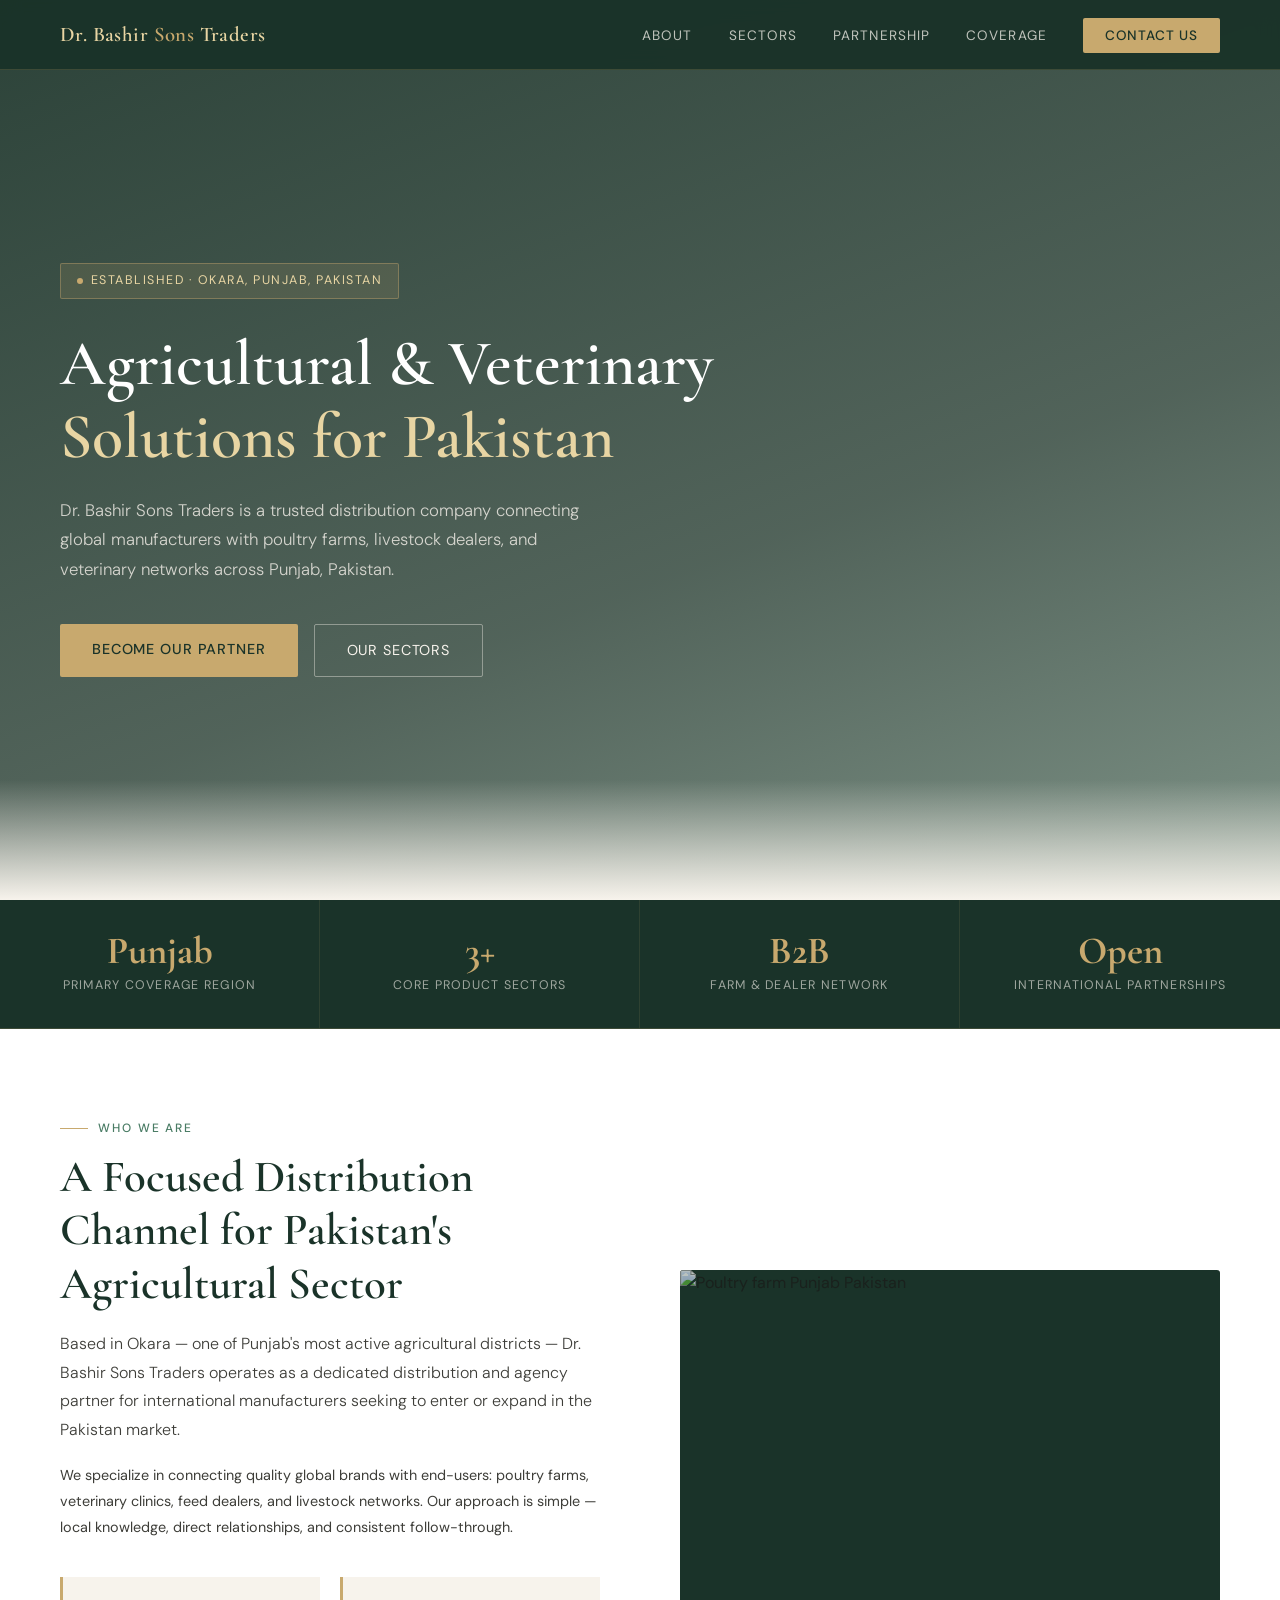
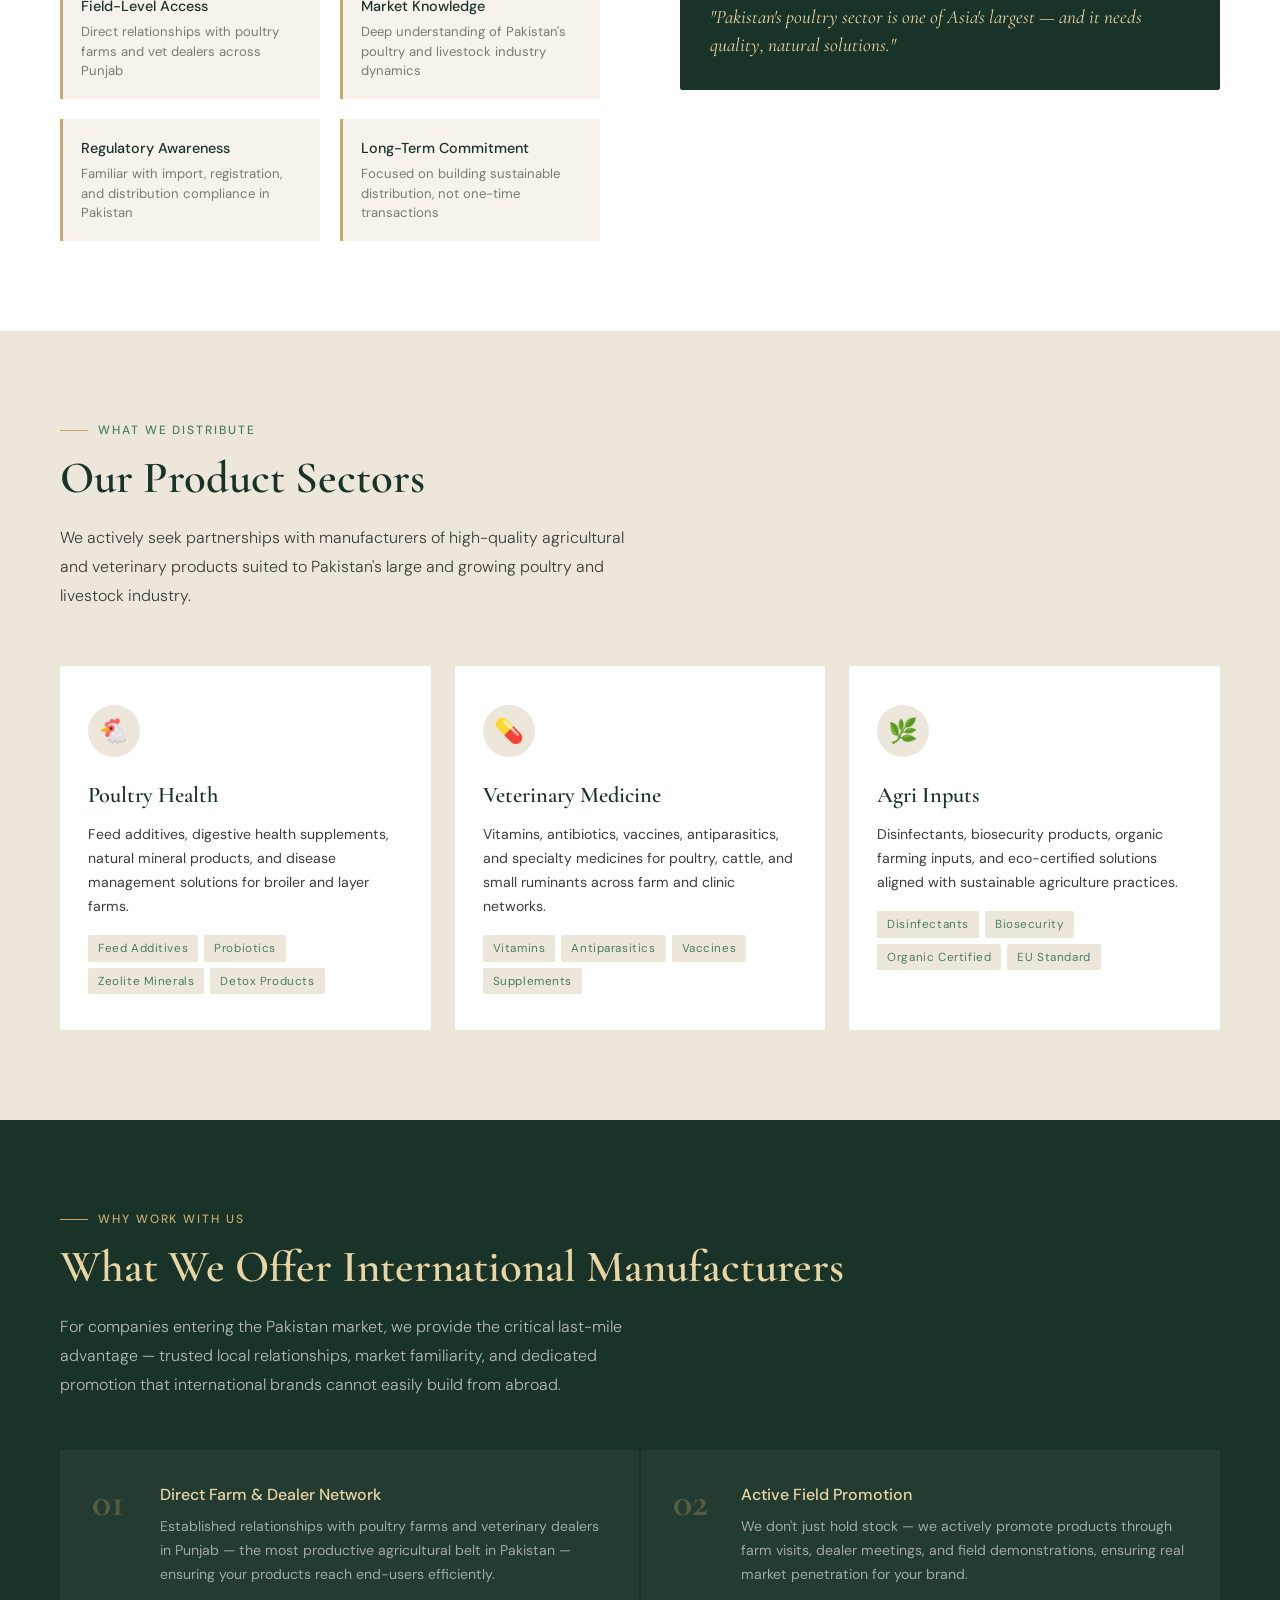
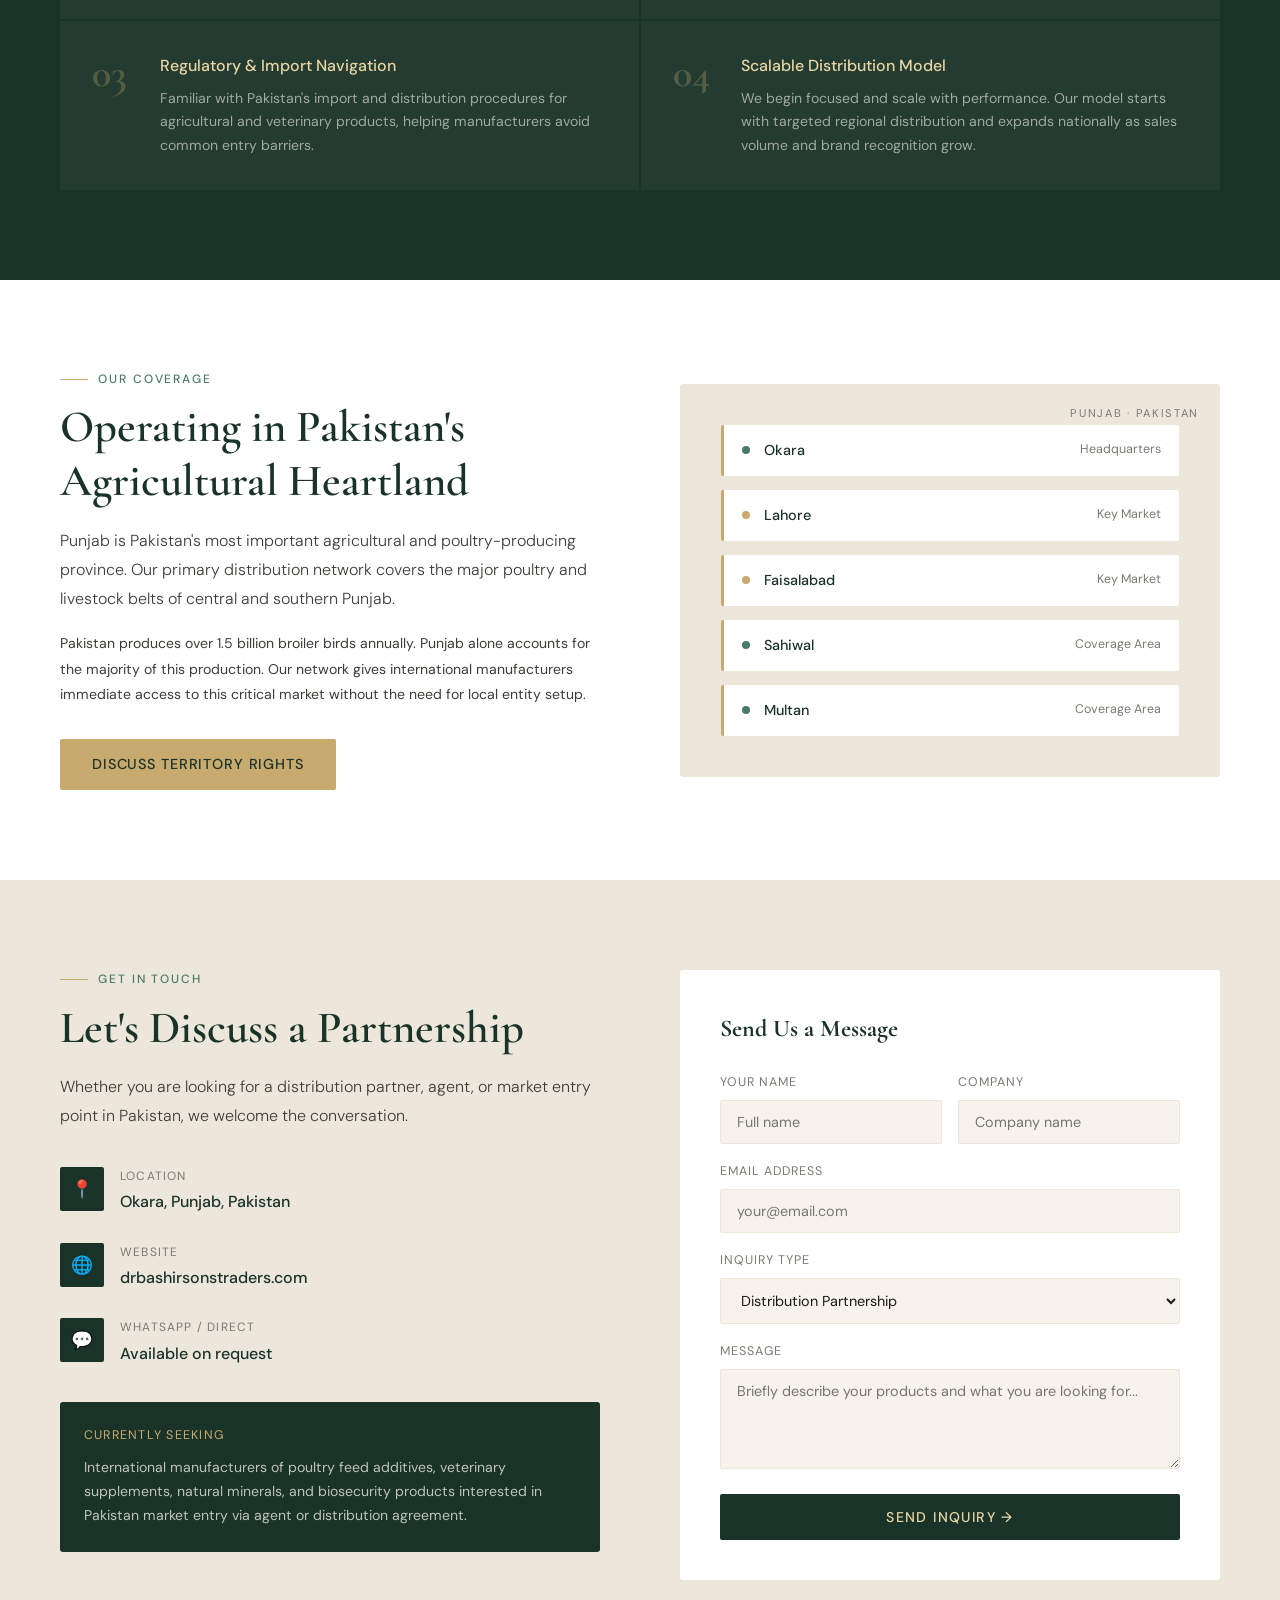
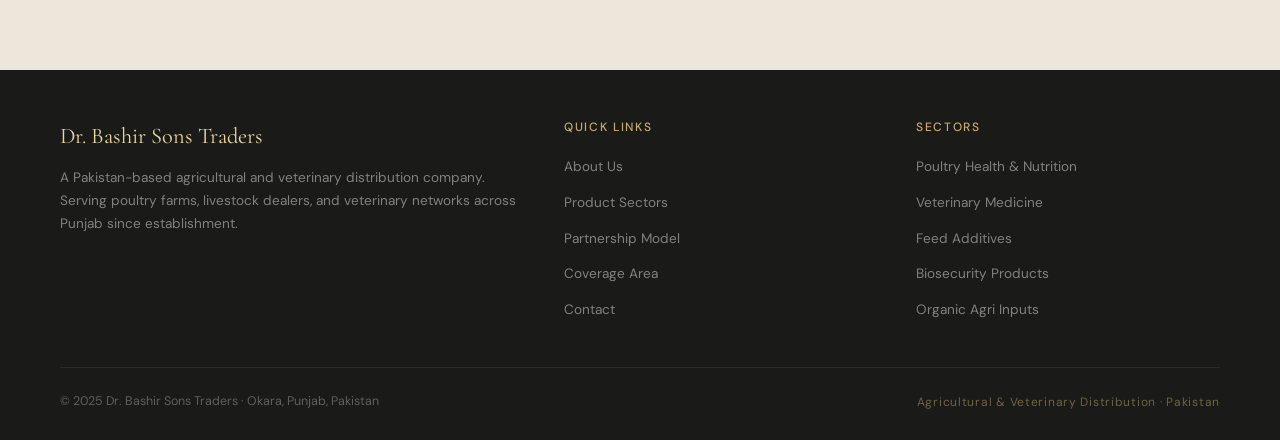
==== commit 7834e424: "Add files via upload" ====
--- a/index.html
+++ b/index.html
@@ -1,144 +1,680 @@
 <!DOCTYPE html>
 <html lang="en">
 <head>
-<meta charset="UTF-8">
-<meta name="viewport" content="width=device-width, initial-scale=1.0">
-<meta name="google-adsense-account" content="ca-pub-7615997410709702">
-<title>Dr Bashir Sons Traders | Premium Animal Health Care Solutions</title>
-<meta name="description" content="Dr Bashir Sons Traders is a Pakistan-based animal health care trading business providing poultry medicines, veterinary products, feed additives, dairy health products, and export support.">
-<meta name="robots" content="index, follow">
-<link rel="canonical" href="https://drbashirsonstraders.com/">
-<meta property="og:title" content="Dr Bashir Sons Traders | Premium Animal Health Care Solutions">
-<meta property="og:description" content="Premium veterinary and poultry pharma trading from Okara, Punjab, Pakistan for farms, distributors, and export buyers.">
-<meta property="og:type" content="website">
-<meta property="og:url" content="https://drbashirsonstraders.com/">
-<link rel="preconnect" href="https://fonts.googleapis.com">
-<link rel="preconnect" href="https://fonts.gstatic.com" crossorigin>
-<link href="https://fonts.googleapis.com/css2?family=Cormorant+Garamond:ital,wght@0,300;0,400;0,600;1,300;1,400&family=Montserrat:wght@300;400;500;600&display=swap" rel="stylesheet">
-<style>
-:root{--gold:#c9a84c;--gold-light:#e8c97a;--gold-pale:#f5e6be;--gold-dark:#8b6914;--black:#0a0a0a;--dark:#111;--dark2:#1a1a1a;--dark3:#222;--dark4:#2a2a2a;--white:#f8f4ec;--white-muted:#bdb09a;--white-dim:#7a7060;--font-display:'Cormorant Garamond',Georgia,serif;--font-body:'Montserrat',Arial,sans-serif}
-*{margin:0;padding:0;box-sizing:border-box}html{scroll-behavior:smooth}body{background:var(--black);color:var(--white);font-family:var(--font-body);font-weight:300;overflow-x:hidden}
-body:before{content:"";position:fixed;inset:0;background-image:url("data:image/svg+xml,%3Csvg viewBox='0 0 256 256' xmlns='http://www.w3.org/2000/svg'%3E%3Cfilter id='n'%3E%3CfeTurbulence type='fractalNoise' baseFrequency='0.9' numOctaves='4' stitchTiles='stitch'/%3E%3C/filter%3E%3Crect width='100%25' height='100%25' filter='url(%23n)' opacity='0.04'/%3E%3C/svg%3E");pointer-events:none;z-index:0;opacity:.6}
-a{color:inherit;text-decoration:none}section{position:relative;z-index:1}
-nav{position:fixed;top:0;left:0;right:0;z-index:100;padding:1.25rem 4rem;display:flex;align-items:center;justify-content:space-between;background:linear-gradient(to bottom,rgba(10,10,10,.98),rgba(10,10,10,.72),transparent);backdrop-filter:blur(8px)}
-.nav-logo{font-family:var(--font-display);font-size:1.08rem;letter-spacing:.12em;color:var(--gold);text-transform:uppercase}.nav-links{display:flex;gap:2rem;list-style:none}.nav-links a{font-size:.68rem;letter-spacing:.18em;text-transform:uppercase;color:var(--white-muted);transition:color .3s}.nav-links a:hover{color:var(--gold)}
-.hero{min-height:100vh;display:flex;flex-direction:column;align-items:center;justify-content:center;text-align:center;padding:8rem 2rem 6rem;position:relative;overflow:hidden}.hero-bg{position:absolute;inset:0;background:radial-gradient(ellipse 60% 50% at 50% 60%,rgba(201,168,76,.08) 0%,transparent 70%),radial-gradient(ellipse 40% 30% at 20% 20%,rgba(201,168,76,.05) 0%,transparent 60%),radial-gradient(ellipse 50% 40% at 80% 80%,rgba(201,168,76,.04) 0%,transparent 60%)}
-.hero-eyebrow{font-size:.65rem;letter-spacing:.32em;text-transform:uppercase;color:var(--gold);margin-bottom:2rem;display:flex;align-items:center;gap:1rem;animation:fadeUp 1s ease both}.hero-eyebrow:before,.hero-eyebrow:after{content:"";width:40px;height:1px;background:var(--gold);opacity:.5}
-.hero-title{font-family:var(--font-display);font-size:clamp(3.3rem,8vw,7rem);font-weight:300;line-height:1.05;color:var(--white);margin-bottom:.28em;animation:fadeUp 1s .15s ease both}.hero-title em{font-style:italic;color:var(--gold-light)}.hero-subtitle{font-family:var(--font-display);font-size:clamp(1.3rem,3vw,2rem);font-weight:300;font-style:italic;color:var(--white-muted);margin-bottom:3rem;animation:fadeUp 1s .3s ease both}.hero-desc{font-size:.78rem;letter-spacing:.08em;line-height:2;color:var(--white-dim);max-width:560px;margin-bottom:3.5rem;animation:fadeUp 1s .45s ease both}
-.hero-cta,.contact-buttons{display:flex;gap:1.5rem;flex-wrap:wrap;justify-content:center}.hero-cta{animation:fadeUp 1s .6s ease both}.btn-gold,.btn-outline,.btn-whatsapp,.btn-google{padding:1rem 2.5rem;font-family:var(--font-body);font-size:.65rem;font-weight:600;letter-spacing:.2em;text-transform:uppercase;border:0;cursor:pointer;transition:all .3s}.btn-gold{background:var(--gold);color:var(--black);clip-path:polygon(0 0,calc(100% - 12px) 0,100% 12px,100% 100%,12px 100%,0 calc(100% - 12px))}.btn-gold:hover{background:var(--gold-light);transform:translateY(-2px);box-shadow:0 12px 40px rgba(201,168,76,.3)}.btn-outline{background:transparent;color:var(--gold);border:1px solid rgba(201,168,76,.4)}.btn-outline:hover{border-color:var(--gold);background:rgba(201,168,76,.08);transform:translateY(-2px)}
-.scroll-hint{position:absolute;bottom:3rem;left:50%;transform:translateX(-50%);display:flex;flex-direction:column;align-items:center;gap:.5rem;animation:fadeUp 1s 1s ease both}.scroll-hint span{font-size:.55rem;letter-spacing:.3em;text-transform:uppercase;color:var(--white-dim)}.scroll-line{width:1px;height:50px;background:linear-gradient(to bottom,var(--gold-dark),transparent);animation:scrollPulse 2s ease-in-out infinite}
-.stats-strip{background:var(--dark2);border-top:1px solid rgba(201,168,76,.15);border-bottom:1px solid rgba(201,168,76,.15);padding:3rem 4rem;display:grid;grid-template-columns:repeat(4,1fr);gap:2rem;text-align:center}.stat-num{font-family:var(--font-display);font-size:3rem;font-weight:300;color:var(--gold);line-height:1;margin-bottom:.5rem}.stat-label{font-size:.6rem;letter-spacing:.25em;text-transform:uppercase;color:var(--white-dim)}
-.section-pad{padding:7rem 4rem}.section-eyebrow{font-size:.6rem;letter-spacing:.32em;text-transform:uppercase;color:var(--gold);margin-bottom:1.2rem;display:flex;align-items:center;gap:1rem}.section-eyebrow:before{content:"";width:24px;height:1px;background:var(--gold);opacity:.6}.section-title{font-family:var(--font-display);font-size:clamp(2.2rem,5vw,4rem);font-weight:300;line-height:1.1;margin-bottom:1.5rem}.section-title em{font-style:italic;color:var(--gold-light)}
-.about-grid,.export-layout{display:grid;grid-template-columns:1fr 1fr;gap:5rem;align-items:start;max-width:1200px;margin:0 auto}.about-body,.export-body,.values-intro{font-size:.8rem;line-height:2;color:var(--white-muted);margin-top:1.5rem}.mission-vision-cards{display:flex;flex-direction:column;gap:1.5rem}.mv-card{background:var(--dark2);border:1px solid rgba(201,168,76,.12);border-left:3px solid var(--gold);padding:2rem 2rem 2rem 2.5rem}.mv-card:hover{background:var(--dark3);border-color:rgba(201,168,76,.3);border-left-color:var(--gold-light)}.mv-card-label{font-size:.6rem;letter-spacing:.3em;text-transform:uppercase;color:var(--gold);margin-bottom:.8rem}.mv-card-title{font-family:var(--font-display);font-size:1.6rem;font-weight:300;font-style:italic;color:var(--white);margin-bottom:.8rem}.mv-card-body{font-size:.75rem;line-height:1.9;color:var(--white-muted)}
-.gold-divider{display:flex;align-items:center;gap:1.5rem;padding:0 4rem;margin:1rem 0}.gold-divider:before,.gold-divider:after{content:"";flex:1;height:1px;background:linear-gradient(to right,transparent,rgba(201,168,76,.3),transparent)}.divider-diamond{width:6px;height:6px;background:var(--gold);transform:rotate(45deg)}
-.products-section,.gallery-section{background:var(--dark)}.products-header,.gallery-header{max-width:620px;margin:0 auto 4rem;text-align:center}.products-header .section-eyebrow,.gallery-header .section-eyebrow{justify-content:center}.products-header .section-eyebrow:before,.gallery-header .section-eyebrow:before{display:none}.products-grid{display:grid;grid-template-columns:repeat(3,1fr);gap:1px;background:rgba(201,168,76,.1);border:1px solid rgba(201,168,76,.1);max-width:1200px;margin:0 auto}.product-card{background:var(--dark);padding:3rem 2.5rem;transition:background .4s;position:relative;overflow:hidden}.product-card:before{content:"";position:absolute;bottom:0;left:0;right:0;height:2px;background:linear-gradient(to right,transparent,var(--gold),transparent);opacity:0;transition:opacity .4s}.product-card:hover{background:var(--dark2)}.product-card:hover:before{opacity:1}.product-icon{width:48px;height:48px;border:1px solid rgba(201,168,76,.3);display:flex;align-items:center;justify-content:center;margin-bottom:2rem}.product-icon svg{width:22px;height:22px;stroke:var(--gold);fill:none;stroke-width:1.5;stroke-linecap:round;stroke-linejoin:round}.product-tag{font-size:.55rem;letter-spacing:.3em;text-transform:uppercase;color:var(--gold-dark);margin-bottom:.8rem}.product-name{font-family:var(--font-display);font-size:1.5rem;font-weight:300;color:var(--white);margin-bottom:1rem;line-height:1.2}.product-desc{font-size:.72rem;line-height:1.9;color:var(--white-dim)}
-.values-layout{display:grid;grid-template-columns:380px 1fr;gap:5rem;align-items:start;max-width:1200px;margin:0 auto}.values-grid{display:grid;grid-template-columns:1fr 1fr;gap:1px;background:rgba(201,168,76,.08)}.value-item{background:var(--black);padding:2.5rem 2rem;transition:background .3s}.value-item:hover{background:var(--dark2)}.value-num{font-family:var(--font-display);font-size:3.5rem;font-weight:300;color:rgba(201,168,76,.12);line-height:1;margin-bottom:1rem}.value-title{font-family:var(--font-display);font-size:1.2rem;font-weight:400;color:var(--gold-light);margin-bottom:.8rem;font-style:italic}.value-body{font-size:.7rem;line-height:1.9;color:var(--white-dim)}
-.gallery-header{padding:7rem 4rem 3rem}.gallery-strip{display:grid;grid-template-columns:2fr 1fr 1fr 1.5fr;grid-template-rows:280px 220px;gap:2px;padding:0 0 7rem}.gallery-item{background:linear-gradient(135deg,var(--dark3),var(--dark4));position:relative;overflow:hidden;display:flex;align-items:flex-end}.gallery-item:nth-child(1){grid-row:1/3}.gallery-item:nth-child(4){grid-row:1/3;grid-column:4}.gallery-placeholder{width:100%;height:100%;display:flex;align-items:center;justify-content:center;flex-direction:column;gap:1rem}.gallery-placeholder svg{width:28px;height:28px;stroke:rgba(201,168,76,.25);fill:none;stroke-width:1}.gallery-placeholder span{font-size:.55rem;letter-spacing:.25em;text-transform:uppercase;color:rgba(201,168,76,.22)}.gallery-label{position:absolute;bottom:0;left:0;right:0;padding:1.5rem 1.2rem 1.2rem;background:linear-gradient(to top,rgba(0,0,0,.8),transparent);font-size:.65rem;letter-spacing:.15em;text-transform:uppercase;color:var(--gold-pale)}
-.export-section{background:var(--dark2);border-top:1px solid rgba(201,168,76,.1);border-bottom:1px solid rgba(201,168,76,.1)}.export-body{margin-bottom:2rem}.export-features{display:flex;flex-direction:column;gap:1rem}.export-feature{display:flex;align-items:flex-start;gap:1rem}.export-feature-dot{width:6px;height:6px;background:var(--gold);transform:rotate(45deg);margin-top:.35rem}.export-feature-text{font-size:.72rem;line-height:1.7;color:var(--white-muted)}.inquiry-form{background:var(--dark3);border:1px solid rgba(201,168,76,.12);padding:3rem}.form-title{font-family:var(--font-display);font-size:1.4rem;font-weight:300;font-style:italic;color:var(--white);margin-bottom:2rem;padding-bottom:1.5rem;border-bottom:1px solid rgba(201,168,76,.15)}.form-group{margin-bottom:1.5rem}.form-label{display:block;font-size:.58rem;letter-spacing:.25em;text-transform:uppercase;color:var(--white-dim);margin-bottom:.6rem}.form-input,.form-textarea,.form-select{width:100%;background:var(--dark);border:1px solid rgba(201,168,76,.15);color:var(--white);font-family:var(--font-body);font-size:.78rem;font-weight:300;padding:.85rem 1rem;outline:none}.form-input:focus,.form-textarea:focus,.form-select:focus{border-color:rgba(201,168,76,.5)}.form-input::placeholder,.form-textarea::placeholder{color:var(--white-dim);font-size:.72rem}.form-textarea{height:100px;resize:vertical}.form-select option{background:var(--dark);color:var(--white)}.form-row{display:grid;grid-template-columns:1fr 1fr;gap:1rem}.btn-submit{width:100%;padding:1rem;background:var(--gold);color:var(--black);font-family:var(--font-body);font-size:.65rem;font-weight:600;letter-spacing:.25em;text-transform:uppercase;border:none;cursor:pointer;margin-top:.5rem}
-.contact-section{background:var(--black);text-align:center}.contact-inner{max-width:760px;margin:0 auto}.contact-tagline{font-family:var(--font-display);font-size:clamp(2rem,4vw,3.2rem);font-weight:300;font-style:italic;color:var(--white-muted);margin:1.5rem 0 3rem;line-height:1.3}.contact-tagline strong{font-style:normal;color:var(--gold-light);font-weight:300}.btn-whatsapp{display:flex;align-items:center;gap:.7rem;background:#25d366;color:#000}.btn-google{display:flex;align-items:center;gap:.7rem;background:transparent;color:var(--white-muted);border:1px solid rgba(255,255,255,.15);font-weight:500}.btn-google:hover{border-color:rgba(255,255,255,.35);color:var(--white);transform:translateY(-2px)}.btn-icon{width:18px;height:18px}.contact-info-row{display:flex;justify-content:center;gap:4rem;padding-top:3rem;border-top:1px solid rgba(201,168,76,.1)}.ci-label{font-size:.55rem;letter-spacing:.3em;text-transform:uppercase;color:var(--white-dim);margin-bottom:.5rem}.ci-value{font-family:var(--font-display);font-size:1.1rem;font-style:italic;color:var(--white-muted)}
-footer{background:var(--dark2);border-top:1px solid rgba(201,168,76,.1);padding:3rem 4rem;display:flex;align-items:center;justify-content:space-between;gap:1.5rem}.footer-brand{font-family:var(--font-display);font-size:1rem;font-weight:300;color:var(--gold);letter-spacing:.1em}.footer-copy{font-size:.6rem;letter-spacing:.15em;color:var(--white-dim);text-align:center}.footer-cert{display:flex;gap:1.5rem}.cert-badge{font-size:.55rem;letter-spacing:.2em;text-transform:uppercase;color:var(--white-dim);border:1px solid rgba(255,255,255,.1);padding:.4rem .8rem}
-@keyframes fadeUp{from{opacity:0;transform:translateY(24px)}to{opacity:1;transform:translateY(0)}}@keyframes scrollPulse{0%,100%{opacity:.3;transform:scaleY(.8)}50%{opacity:1;transform:scaleY(1)}}
-@media(max-width:900px){nav{padding:1.2rem 1.4rem}.nav-links{display:none}.section-pad{padding:5rem 1.4rem}.stats-strip{grid-template-columns:repeat(2,1fr);padding:3rem 1.4rem}.about-grid,.values-layout,.export-layout{grid-template-columns:1fr;gap:3rem}.products-grid{grid-template-columns:1fr}.gallery-header{padding:5rem 1.4rem 3rem}.gallery-strip{grid-template-columns:1fr 1fr;grid-template-rows:auto}.gallery-item{min-height:220px}.gallery-item:nth-child(1),.gallery-item:nth-child(4){grid-row:auto;grid-column:auto}.contact-info-row{flex-direction:column;gap:2rem}footer{flex-direction:column;text-align:center;padding:3rem 1.4rem}.gold-divider{padding:0 1.4rem}.values-grid{grid-template-columns:1fr}.form-row{grid-template-columns:1fr}}
-@media(max-width:560px){.hero-title{font-size:3.2rem}.hero-eyebrow{letter-spacing:.2em}.hero-eyebrow:before,.hero-eyebrow:after{width:22px}.hero-cta,.contact-buttons{flex-direction:column;width:100%}.btn-gold,.btn-outline,.btn-whatsapp,.btn-google{width:100%;justify-content:center}.stats-strip{grid-template-columns:1fr}.gallery-strip{grid-template-columns:1fr}.footer-cert{flex-wrap:wrap;justify-content:center}}
-</style>
+  <meta charset="UTF-8" />
+  <meta name="viewport" content="width=device-width, initial-scale=1.0"/>
+  <title>Dr. Bashir Sons Traders | Agricultural & Veterinary Solutions – Pakistan</title>
+  <meta name="description" content="Dr. Bashir Sons Traders is a Pakistan-based agricultural and veterinary product distribution company serving poultry farms, livestock dealers, and veterinary networks across Punjab."/>
+  <link rel="preconnect" href="https://fonts.googleapis.com"/>
+  <link href="https://fonts.googleapis.com/css2?family=Cormorant+Garamond:wght@400;500;600;700&family=DM+Sans:wght@300;400;500&display=swap" rel="stylesheet"/>
+  <style>
+    *, *::before, *::after { box-sizing: border-box; margin: 0; padding: 0; }
+
+    :root {
+      --green-deep:   #1a3329;
+      --green-mid:    #2d5243;
+      --green-light:  #4a7c65;
+      --gold:         #c8a96e;
+      --gold-light:   #e8d5a3;
+      --cream:        #f7f3ec;
+      --cream-dark:   #ede7db;
+      --text-dark:    #1a1a18;
+      --text-mid:     #3d3d38;
+      --text-light:   #7a7a72;
+      --white:        #ffffff;
+    }
+
+    html { scroll-behavior: smooth; }
+
+    body {
+      font-family: 'DM Sans', sans-serif;
+      background: var(--cream);
+      color: var(--text-dark);
+      line-height: 1.6;
+      overflow-x: hidden;
+    }
+
+    /* ── NAV ── */
+    nav {
+      position: fixed; top: 0; left: 0; right: 0; z-index: 100;
+      display: flex; align-items: center; justify-content: space-between;
+      padding: 18px 60px;
+      background: rgba(26,51,41,0.97);
+      backdrop-filter: blur(10px);
+      border-bottom: 1px solid rgba(200,169,110,0.2);
+    }
+    .nav-logo {
+      font-family: 'Cormorant Garamond', serif;
+      font-size: 1.3rem; font-weight: 600;
+      color: var(--gold-light); letter-spacing: 0.02em;
+      text-decoration: none;
+    }
+    .nav-logo span { color: var(--gold); }
+    .nav-links { display: flex; gap: 36px; list-style: none; }
+    .nav-links a {
+      color: rgba(247,243,236,0.75);
+      text-decoration: none; font-size: 0.85rem;
+      font-weight: 400; letter-spacing: 0.08em; text-transform: uppercase;
+      transition: color 0.2s;
+    }
+    .nav-links a:hover { color: var(--gold-light); }
+    .nav-cta {
+      background: var(--gold); color: var(--green-deep) !important;
+      padding: 9px 22px; border-radius: 2px;
+      font-weight: 500 !important; letter-spacing: 0.06em !important;
+    }
+    .nav-cta:hover { background: var(--gold-light) !important; color: var(--green-deep) !important; }
+
+    /* ── HERO ── */
+    .hero {
+      min-height: 100vh;
+      background:
+        linear-gradient(160deg, rgba(26,51,41,0.92) 0%, rgba(26,51,41,0.75) 60%, rgba(45,82,67,0.6) 100%),
+        url('https://images.unsplash.com/photo-1500595046743-cd271d694d30?w=1600&q=80') center/cover no-repeat;
+      display: flex; align-items: center;
+      padding: 120px 60px 80px;
+      position: relative;
+    }
+    .hero::after {
+      content: '';
+      position: absolute; bottom: 0; left: 0; right: 0; height: 120px;
+      background: linear-gradient(to bottom, transparent, var(--cream));
+    }
+    .hero-inner { max-width: 680px; }
+    .hero-badge {
+      display: inline-flex; align-items: center; gap: 8px;
+      background: rgba(200,169,110,0.15); border: 1px solid rgba(200,169,110,0.4);
+      color: var(--gold-light); padding: 7px 16px; border-radius: 2px;
+      font-size: 0.78rem; letter-spacing: 0.12em; text-transform: uppercase;
+      margin-bottom: 28px;
+    }
+    .hero-badge::before {
+      content: ''; width: 6px; height: 6px;
+      background: var(--gold); border-radius: 50%;
+      animation: pulse 2s infinite;
+    }
+    @keyframes pulse {
+      0%, 100% { opacity: 1; } 50% { opacity: 0.3; }
+    }
+    .hero h1 {
+      font-family: 'Cormorant Garamond', serif;
+      font-size: clamp(2.6rem, 5vw, 4rem);
+      font-weight: 600; line-height: 1.15;
+      color: var(--white); margin-bottom: 22px;
+    }
+    .hero h1 em { color: var(--gold-light); font-style: normal; }
+    .hero p {
+      font-size: 1.05rem; color: rgba(247,243,236,0.8);
+      font-weight: 300; max-width: 520px; margin-bottom: 40px;
+      line-height: 1.75;
+    }
+    .hero-buttons { display: flex; gap: 16px; flex-wrap: wrap; }
+    .btn-primary {
+      background: var(--gold); color: var(--green-deep);
+      padding: 14px 32px; border-radius: 2px;
+      font-weight: 500; font-size: 0.9rem; letter-spacing: 0.06em;
+      text-transform: uppercase; text-decoration: none;
+      transition: all 0.25s;
+    }
+    .btn-primary:hover { background: var(--gold-light); transform: translateY(-2px); }
+    .btn-outline {
+      border: 1px solid rgba(247,243,236,0.4); color: var(--cream);
+      padding: 14px 32px; border-radius: 2px;
+      font-weight: 400; font-size: 0.9rem; letter-spacing: 0.06em;
+      text-transform: uppercase; text-decoration: none;
+      transition: all 0.25s;
+    }
+    .btn-outline:hover { border-color: var(--gold-light); color: var(--gold-light); }
+
+    /* ── STATS STRIP ── */
+    .stats {
+      background: var(--green-deep);
+      display: grid; grid-template-columns: repeat(4, 1fr);
+      border-bottom: 1px solid rgba(200,169,110,0.2);
+    }
+    .stat-item {
+      padding: 32px 20px; text-align: center;
+      border-right: 1px solid rgba(200,169,110,0.12);
+    }
+    .stat-item:last-child { border-right: none; }
+    .stat-num {
+      font-family: 'Cormorant Garamond', serif;
+      font-size: 2.4rem; font-weight: 700; color: var(--gold);
+      display: block; line-height: 1;
+    }
+    .stat-label {
+      font-size: 0.78rem; color: rgba(247,243,236,0.6);
+      letter-spacing: 0.1em; text-transform: uppercase;
+      margin-top: 6px; display: block;
+    }
+
+    /* ── SECTION SHARED ── */
+    section { padding: 90px 60px; }
+    .section-tag {
+      font-size: 0.75rem; letter-spacing: 0.16em; text-transform: uppercase;
+      color: var(--green-light); font-weight: 500; margin-bottom: 12px;
+      display: flex; align-items: center; gap: 10px;
+    }
+    .section-tag::before {
+      content: ''; width: 28px; height: 1px; background: var(--gold);
+    }
+    .section-title {
+      font-family: 'Cormorant Garamond', serif;
+      font-size: clamp(2rem, 3.5vw, 2.8rem);
+      font-weight: 600; color: var(--green-deep); line-height: 1.2;
+      margin-bottom: 18px;
+    }
+    .section-sub {
+      font-size: 1rem; color: var(--text-mid); font-weight: 300;
+      max-width: 580px; line-height: 1.8;
+    }
+
+    /* ── ABOUT ── */
+    .about {
+      background: var(--white);
+      display: grid; grid-template-columns: 1fr 1fr; gap: 80px; align-items: center;
+    }
+    .about-text {}
+    .about-visual {
+      background: var(--green-deep);
+      border-radius: 3px; overflow: hidden; position: relative;
+      min-height: 420px;
+    }
+    .about-visual img {
+      width: 100%; height: 100%; object-fit: cover; opacity: 0.7;
+      display: block;
+    }
+    .about-visual-overlay {
+      position: absolute; bottom: 0; left: 0; right: 0;
+      background: linear-gradient(to top, rgba(26,51,41,0.95), transparent);
+      padding: 30px;
+    }
+    .about-visual-quote {
+      font-family: 'Cormorant Garamond', serif;
+      font-size: 1.2rem; color: var(--gold-light); font-style: italic;
+      line-height: 1.5;
+    }
+    .about-features { display: grid; grid-template-columns: 1fr 1fr; gap: 20px; margin-top: 36px; }
+    .about-feat {
+      padding: 18px; border-left: 3px solid var(--gold);
+      background: var(--cream);
+    }
+    .about-feat-title {
+      font-weight: 500; font-size: 0.9rem; color: var(--green-deep); margin-bottom: 4px;
+    }
+    .about-feat-text { font-size: 0.82rem; color: var(--text-light); line-height: 1.5; }
+
+    /* ── SECTORS ── */
+    .sectors { background: var(--cream-dark); }
+    .sectors-header { max-width: 640px; margin-bottom: 56px; }
+    .sectors-grid { display: grid; grid-template-columns: repeat(3, 1fr); gap: 24px; }
+    .sector-card {
+      background: var(--white); padding: 36px 28px;
+      border-radius: 3px; border-top: 3px solid transparent;
+      transition: all 0.3s; cursor: default;
+    }
+    .sector-card:hover { border-top-color: var(--gold); transform: translateY(-4px); box-shadow: 0 12px 40px rgba(26,51,41,0.1); }
+    .sector-icon {
+      width: 52px; height: 52px; border-radius: 50%;
+      background: var(--cream-dark); display: flex; align-items: center; justify-content: center;
+      font-size: 1.5rem; margin-bottom: 20px;
+    }
+    .sector-name {
+      font-family: 'Cormorant Garamond', serif;
+      font-size: 1.4rem; font-weight: 600; color: var(--green-deep);
+      margin-bottom: 10px;
+    }
+    .sector-desc { font-size: 0.88rem; color: var(--text-mid); line-height: 1.7; }
+    .sector-items { margin-top: 16px; display: flex; flex-wrap: wrap; gap: 6px; }
+    .sector-tag {
+      font-size: 0.73rem; background: var(--cream-dark); color: var(--green-light);
+      padding: 4px 10px; border-radius: 2px; letter-spacing: 0.05em;
+    }
+
+    /* ── WHY PARTNER ── */
+    .partner { background: var(--green-deep); }
+    .partner .section-title { color: var(--gold-light); }
+    .partner .section-tag { color: var(--gold); }
+    .partner .section-tag::before { background: var(--gold); }
+    .partner .section-sub { color: rgba(247,243,236,0.7); max-width: 600px; }
+    .partner-grid { display: grid; grid-template-columns: repeat(2, 1fr); gap: 2px; margin-top: 50px; }
+    .partner-item {
+      background: rgba(255,255,255,0.04);
+      padding: 32px; display: flex; gap: 20px; align-items: flex-start;
+      transition: background 0.2s;
+    }
+    .partner-item:hover { background: rgba(255,255,255,0.07); }
+    .partner-num {
+      font-family: 'Cormorant Garamond', serif;
+      font-size: 2.5rem; font-weight: 700; color: rgba(200,169,110,0.3);
+      line-height: 1; flex-shrink: 0; width: 48px;
+    }
+    .partner-content {}
+    .partner-title { font-weight: 500; color: var(--gold-light); margin-bottom: 8px; }
+    .partner-text { font-size: 0.88rem; color: rgba(247,243,236,0.6); line-height: 1.7; }
+
+    /* ── TERRITORY MAP ── */
+    .territory { background: var(--white); }
+    .territory-inner {
+      display: grid; grid-template-columns: 1fr 1fr; gap: 80px; align-items: center;
+    }
+    .territory-map {
+      background: var(--cream-dark); border-radius: 3px; padding: 40px;
+      min-height: 360px; display: flex; flex-direction: column; justify-content: center;
+      border: 1px solid var(--cream-dark); position: relative; overflow: hidden;
+    }
+    .territory-map::before {
+      content: 'PUNJAB · PAKISTAN';
+      position: absolute; top: 20px; right: 20px;
+      font-size: 0.7rem; letter-spacing: 0.15em; color: var(--text-light);
+    }
+    .region-list { list-style: none; display: flex; flex-direction: column; gap: 14px; }
+    .region-item {
+      display: flex; align-items: center; gap: 14px;
+      padding: 14px 18px; background: var(--white);
+      border-radius: 2px; border-left: 3px solid var(--gold);
+    }
+    .region-dot { width: 8px; height: 8px; background: var(--green-light); border-radius: 50%; flex-shrink: 0; }
+    .region-name { font-weight: 500; font-size: 0.9rem; color: var(--green-deep); }
+    .region-note { font-size: 0.78rem; color: var(--text-light); margin-left: auto; }
+
+    /* ── CONTACT ── */
+    .contact { background: var(--cream-dark); }
+    .contact-inner { display: grid; grid-template-columns: 1fr 1fr; gap: 80px; }
+    .contact-info {}
+    .contact-item { display: flex; gap: 16px; align-items: flex-start; margin-bottom: 28px; }
+    .contact-icon {
+      width: 44px; height: 44px; background: var(--green-deep); border-radius: 2px;
+      display: flex; align-items: center; justify-content: center;
+      font-size: 1.1rem; flex-shrink: 0;
+    }
+    .contact-label { font-size: 0.75rem; letter-spacing: 0.1em; text-transform: uppercase; color: var(--text-light); margin-bottom: 3px; }
+    .contact-value { font-weight: 500; color: var(--green-deep); }
+    .contact-form { background: var(--white); padding: 40px; border-radius: 3px; }
+    .contact-form h3 {
+      font-family: 'Cormorant Garamond', serif;
+      font-size: 1.5rem; color: var(--green-deep); margin-bottom: 24px;
+    }
+    .form-row { display: grid; grid-template-columns: 1fr 1fr; gap: 16px; }
+    .form-group { margin-bottom: 18px; }
+    .form-group label {
+      display: block; font-size: 0.78rem; letter-spacing: 0.08em;
+      text-transform: uppercase; color: var(--text-light); margin-bottom: 7px;
+    }
+    .form-group input, .form-group select, .form-group textarea {
+      width: 100%; padding: 12px 16px;
+      border: 1px solid var(--cream-dark); border-radius: 2px;
+      font-family: 'DM Sans', sans-serif; font-size: 0.9rem;
+      background: var(--cream); color: var(--text-dark);
+      transition: border-color 0.2s; outline: none;
+    }
+    .form-group input:focus, .form-group select:focus, .form-group textarea:focus {
+      border-color: var(--green-light);
+    }
+    .form-group textarea { resize: vertical; min-height: 100px; }
+    .form-submit {
+      width: 100%; padding: 14px;
+      background: var(--green-deep); color: var(--gold-light);
+      border: none; border-radius: 2px; cursor: pointer;
+      font-family: 'DM Sans', sans-serif; font-size: 0.88rem;
+      font-weight: 500; letter-spacing: 0.1em; text-transform: uppercase;
+      transition: background 0.2s;
+    }
+    .form-submit:hover { background: var(--green-mid); }
+
+    /* ── FOOTER ── */
+    footer {
+      background: var(--text-dark); padding: 48px 60px 28px;
+    }
+    .footer-top {
+      display: grid; grid-template-columns: 1.5fr 1fr 1fr;
+      gap: 48px; padding-bottom: 36px;
+      border-bottom: 1px solid rgba(255,255,255,0.08);
+    }
+    .footer-brand-name {
+      font-family: 'Cormorant Garamond', serif;
+      font-size: 1.4rem; color: var(--gold-light); margin-bottom: 12px;
+    }
+    .footer-tagline { font-size: 0.85rem; color: rgba(255,255,255,0.45); line-height: 1.7; }
+    .footer-col-title {
+      font-size: 0.75rem; letter-spacing: 0.14em; text-transform: uppercase;
+      color: var(--gold); margin-bottom: 16px; font-weight: 500;
+    }
+    .footer-links { list-style: none; }
+    .footer-links li { margin-bottom: 10px; }
+    .footer-links a { font-size: 0.85rem; color: rgba(255,255,255,0.45); text-decoration: none; transition: color 0.2s; }
+    .footer-links a:hover { color: var(--gold-light); }
+    .footer-bottom {
+      display: flex; justify-content: space-between; align-items: center;
+      padding-top: 24px; flex-wrap: wrap; gap: 12px;
+    }
+    .footer-copy { font-size: 0.78rem; color: rgba(255,255,255,0.3); }
+    .footer-cert {
+      font-size: 0.75rem; color: rgba(200,169,110,0.5);
+      letter-spacing: 0.06em;
+    }
+
+    /* ── RESPONSIVE ── */
+    @media (max-width: 900px) {
+      nav { padding: 16px 24px; }
+      .nav-links { display: none; }
+      section { padding: 60px 24px; }
+      .hero { padding: 100px 24px 60px; }
+      .stats { grid-template-columns: repeat(2, 1fr); }
+      .about, .territory-inner, .contact-inner { grid-template-columns: 1fr; gap: 40px; }
+      .sectors-grid { grid-template-columns: 1fr; }
+      .partner-grid { grid-template-columns: 1fr; }
+      .footer-top { grid-template-columns: 1fr; gap: 28px; }
+    }
+  </style>
 </head>
 <body>
+
+<!-- NAV -->
 <nav>
-  <a href="index.html" class="nav-logo">Dr Bashir Sons Traders</a>
+  <a href="#" class="nav-logo">Dr. Bashir <span>Sons</span> Traders</a>
   <ul class="nav-links">
-    <li><a href="about.html">About</a></li>
-    <li><a href="#products">Products</a></li>
-    <li><a href="#values">Values</a></li>
-    <li><a href="#gallery">Operations</a></li>
-    <li><a href="#inquiry">Export Inquiry</a></li>
-    <li><a href="contact.html">Contact</a></li>
-    <li><a href="privacy.html">Privacy</a></li>
+    <li><a href="#about">About</a></li>
+    <li><a href="#sectors">Sectors</a></li>
+    <li><a href="#partner">Partnership</a></li>
+    <li><a href="#territory">Coverage</a></li>
+    <li><a href="#contact" class="nav-cta">Contact Us</a></li>
   </ul>
 </nav>
+
+<!-- HERO -->
 <section class="hero">
-  <div class="hero-bg"></div>
-  <div class="hero-eyebrow">Pakistan | Okara | Animal Health Trade</div>
-  <h1 class="hero-title">Animal <em>Health</em><br>Care Solutions</h1>
-  <p class="hero-subtitle">Premium Veterinary and Poultry Pharma</p>
-  <p class="hero-desc">Sourcing, distributing, and exporting poultry medicines, antibiotics, nutritional supplements, dairy health products, and feed additive solutions for professional livestock businesses.</p>
-  <div class="hero-cta">
-    <a href="#products" class="btn-gold">Explore Products</a>
-    <a href="#inquiry" class="btn-outline">Export Inquiry</a>
-  </div>
-  <div class="scroll-hint"><span>Scroll</span><div class="scroll-line"></div></div>
+  <div class="hero-inner">
+    <div class="hero-badge">Established · Okara, Punjab, Pakistan</div>
+    <h1>Agricultural &amp; Veterinary<br/><em>Solutions for Pakistan</em></h1>
+    <p>Dr. Bashir Sons Traders is a trusted distribution company connecting global manufacturers with poultry farms, livestock dealers, and veterinary networks across Punjab, Pakistan.</p>
+    <div class="hero-buttons">
+      <a href="#contact" class="btn-primary">Become Our Partner</a>
+      <a href="#sectors" class="btn-outline">Our Sectors</a>
+    </div>
+  </div>
 </section>
-<div class="stats-strip">
-  <div class="stat-item"><div class="stat-num">15+</div><div class="stat-label">Years of Trade</div></div>
-  <div class="stat-item"><div class="stat-num">500+</div><div class="stat-label">Product SKUs</div></div>
-  <div class="stat-item"><div class="stat-num">1.4K</div><div class="stat-label">Trade Followers</div></div>
-  <div class="stat-item"><div class="stat-num">3</div><div class="stat-label">Core Divisions</div></div>
+
+<!-- STATS -->
+<div class="stats">
+  <div class="stat-item">
+    <span class="stat-num">Punjab</span>
+    <span class="stat-label">Primary Coverage Region</span>
+  </div>
+  <div class="stat-item">
+    <span class="stat-num">3+</span>
+    <span class="stat-label">Core Product Sectors</span>
+  </div>
+  <div class="stat-item">
+    <span class="stat-num">B2B</span>
+    <span class="stat-label">Farm &amp; Dealer Network</span>
+  </div>
+  <div class="stat-item">
+    <span class="stat-num">Open</span>
+    <span class="stat-label">International Partnerships</span>
+  </div>
 </div>
-<section id="about" class="section-pad" style="background:var(--black);">
-  <div class="about-grid">
+
+<!-- ABOUT -->
+<section class="about" id="about">
+  <div class="about-text">
+    <p class="section-tag">Who We Are</p>
+    <h2 class="section-title">A Focused Distribution Channel for Pakistan's Agricultural Sector</h2>
+    <p class="section-sub">Based in Okara — one of Punjab's most active agricultural districts — Dr. Bashir Sons Traders operates as a dedicated distribution and agency partner for international manufacturers seeking to enter or expand in the Pakistan market.</p>
+    <p style="font-size:0.9rem; color:var(--text-mid); margin-top:18px; line-height:1.8;">We specialize in connecting quality global brands with end-users: poultry farms, veterinary clinics, feed dealers, and livestock networks. Our approach is simple — local knowledge, direct relationships, and consistent follow-through.</p>
+    <div class="about-features">
+      <div class="about-feat">
+        <div class="about-feat-title">Field-Level Access</div>
+        <div class="about-feat-text">Direct relationships with poultry farms and vet dealers across Punjab</div>
+      </div>
+      <div class="about-feat">
+        <div class="about-feat-title">Market Knowledge</div>
+        <div class="about-feat-text">Deep understanding of Pakistan's poultry and livestock industry dynamics</div>
+      </div>
+      <div class="about-feat">
+        <div class="about-feat-title">Regulatory Awareness</div>
+        <div class="about-feat-text">Familiar with import, registration, and distribution compliance in Pakistan</div>
+      </div>
+      <div class="about-feat">
+        <div class="about-feat-title">Long-Term Commitment</div>
+        <div class="about-feat-text">Focused on building sustainable distribution, not one-time transactions</div>
+      </div>
+    </div>
+  </div>
+  <div class="about-visual">
+    <img src="https://images.unsplash.com/photo-1574943320219-553eb213f72d?w=800&q=80" alt="Poultry farm Punjab Pakistan" loading="lazy"/>
+    <div class="about-visual-overlay">
+      <p class="about-visual-quote">"Pakistan's poultry sector is one of Asia's largest — and it needs quality, natural solutions."</p>
+    </div>
+  </div>
+</section>
+
+<!-- SECTORS -->
+<section class="sectors" id="sectors">
+  <div class="sectors-header">
+    <p class="section-tag">What We Distribute</p>
+    <h2 class="section-title">Our Product Sectors</h2>
+    <p class="section-sub">We actively seek partnerships with manufacturers of high-quality agricultural and veterinary products suited to Pakistan's large and growing poultry and livestock industry.</p>
+  </div>
+  <div class="sectors-grid">
+    <div class="sector-card">
+      <div class="sector-icon">🐔</div>
+      <div class="sector-name">Poultry Health</div>
+      <p class="sector-desc">Feed additives, digestive health supplements, natural mineral products, and disease management solutions for broiler and layer farms.</p>
+      <div class="sector-items">
+        <span class="sector-tag">Feed Additives</span>
+        <span class="sector-tag">Probiotics</span>
+        <span class="sector-tag">Zeolite Minerals</span>
+        <span class="sector-tag">Detox Products</span>
+      </div>
+    </div>
+    <div class="sector-card">
+      <div class="sector-icon">💊</div>
+      <div class="sector-name">Veterinary Medicine</div>
+      <p class="sector-desc">Vitamins, antibiotics, vaccines, antiparasitics, and specialty medicines for poultry, cattle, and small ruminants across farm and clinic networks.</p>
+      <div class="sector-items">
+        <span class="sector-tag">Vitamins</span>
+        <span class="sector-tag">Antiparasitics</span>
+        <span class="sector-tag">Vaccines</span>
+        <span class="sector-tag">Supplements</span>
+      </div>
+    </div>
+    <div class="sector-card">
+      <div class="sector-icon">🌿</div>
+      <div class="sector-name">Agri Inputs</div>
+      <p class="sector-desc">Disinfectants, biosecurity products, organic farming inputs, and eco-certified solutions aligned with sustainable agriculture practices.</p>
+      <div class="sector-items">
+        <span class="sector-tag">Disinfectants</span>
+        <span class="sector-tag">Biosecurity</span>
+        <span class="sector-tag">Organic Certified</span>
+        <span class="sector-tag">EU Standard</span>
+      </div>
+    </div>
+  </div>
+</section>
+
+<!-- WHY PARTNER -->
+<section class="partner" id="partner">
+  <p class="section-tag">Why Work With Us</p>
+  <h2 class="section-title">What We Offer International Manufacturers</h2>
+  <p class="section-sub">For companies entering the Pakistan market, we provide the critical last-mile advantage — trusted local relationships, market familiarity, and dedicated promotion that international brands cannot easily build from abroad.</p>
+  <div class="partner-grid">
+    <div class="partner-item">
+      <span class="partner-num">01</span>
+      <div class="partner-content">
+        <div class="partner-title">Direct Farm &amp; Dealer Network</div>
+        <p class="partner-text">Established relationships with poultry farms and veterinary dealers in Punjab — the most productive agricultural belt in Pakistan — ensuring your products reach end-users efficiently.</p>
+      </div>
+    </div>
+    <div class="partner-item">
+      <span class="partner-num">02</span>
+      <div class="partner-content">
+        <div class="partner-title">Active Field Promotion</div>
+        <p class="partner-text">We don't just hold stock — we actively promote products through farm visits, dealer meetings, and field demonstrations, ensuring real market penetration for your brand.</p>
+      </div>
+    </div>
+    <div class="partner-item">
+      <span class="partner-num">03</span>
+      <div class="partner-content">
+        <div class="partner-title">Regulatory &amp; Import Navigation</div>
+        <p class="partner-text">Familiar with Pakistan's import and distribution procedures for agricultural and veterinary products, helping manufacturers avoid common entry barriers.</p>
+      </div>
+    </div>
+    <div class="partner-item">
+      <span class="partner-num">04</span>
+      <div class="partner-content">
+        <div class="partner-title">Scalable Distribution Model</div>
+        <p class="partner-text">We begin focused and scale with performance. Our model starts with targeted regional distribution and expands nationally as sales volume and brand recognition grow.</p>
+      </div>
+    </div>
+  </div>
+</section>
+
+<!-- TERRITORY -->
+<section class="territory" id="territory">
+  <div class="territory-inner">
     <div>
-      <div class="section-eyebrow">Our Identity</div>
-      <h2 class="section-title">Built on <em>Trust,</em><br>Driven by Science</h2>
-      <p class="about-body">Dr Bashir Sons Traders is a Pakistani veterinary pharma trading house specializing in poultry feed medicines, dairy health products, antibiotics, nutritional supplements, and feed additives. With roots in Okara, Punjab, we serve farmers, veterinarians, distributors, and institutional buyers with consistent quality and practical guidance.<br><br>Our export network connects international buyers with Pakistan-based pharmaceutical and nutritional solutions, bridging the gap between regional product sources and professional global trade requirements.</p>
-    </div>
-    <div class="mission-vision-cards">
-      <div class="mv-card"><div class="mv-card-label">Our Mission</div><div class="mv-card-title">Elevate Animal Well-being</div><div class="mv-card-body">To enhance the health and productivity of animals through effective healthcare solutions while empowering livestock owners and caretakers with knowledge, products, and support.</div></div>
-      <div class="mv-card"><div class="mv-card-label">Our Vision</div><div class="mv-card-title">A Trusted Global Name</div><div class="mv-card-body">To be a trusted name in animal healthcare trading, recognized for excellence, ethics, compassion, and support for sustainable livestock practices.</div></div>
+      <p class="section-tag">Our Coverage</p>
+      <h2 class="section-title">Operating in Pakistan's Agricultural Heartland</h2>
+      <p class="section-sub">Punjab is Pakistan's most important agricultural and poultry-producing province. Our primary distribution network covers the major poultry and livestock belts of central and southern Punjab.</p>
+      <p style="margin-top:18px; font-size:0.88rem; color:var(--text-mid); line-height:1.8;">Pakistan produces over 1.5 billion broiler birds annually. Punjab alone accounts for the majority of this production. Our network gives international manufacturers immediate access to this critical market without the need for local entity setup.</p>
+      <a href="#contact" class="btn-primary" style="display:inline-block; margin-top:32px;">Discuss Territory Rights</a>
+    </div>
+    <div class="territory-map">
+      <ul class="region-list">
+        <li class="region-item">
+          <span class="region-dot"></span>
+          <span class="region-name">Okara</span>
+          <span class="region-note">Headquarters</span>
+        </li>
+        <li class="region-item">
+          <span class="region-dot" style="background:var(--gold)"></span>
+          <span class="region-name">Lahore</span>
+          <span class="region-note">Key Market</span>
+        </li>
+        <li class="region-item">
+          <span class="region-dot" style="background:var(--gold)"></span>
+          <span class="region-name">Faisalabad</span>
+          <span class="region-note">Key Market</span>
+        </li>
+        <li class="region-item">
+          <span class="region-dot"></span>
+          <span class="region-name">Sahiwal</span>
+          <span class="region-note">Coverage Area</span>
+        </li>
+        <li class="region-item">
+          <span class="region-dot"></span>
+          <span class="region-name">Multan</span>
+          <span class="region-note">Coverage Area</span>
+        </li>
+      </ul>
     </div>
   </div>
 </section>
-<div class="gold-divider"><div class="divider-diamond"></div></div>
-<section id="products" class="section-pad products-section">
-  <div class="products-header"><div class="section-eyebrow">Product Portfolio</div><h2 class="section-title">Our <em>Core</em> Specialisations</h2></div>
-  <div class="products-grid">
-    <div class="product-card"><div class="product-icon"><svg viewBox="0 0 24 24"><path d="M9 3H5a2 2 0 00-2 2v4m6-6h10a2 2 0 012 2v4M9 3v18m0 0h10a2 2 0 002-2V9M9 21H5a2 2 0 01-2-2V9m0 0h18"/></svg></div><div class="product-tag">Category 01</div><div class="product-name">Poultry Feed Medicines</div><div class="product-desc">Therapeutic and preventive poultry medicines for broilers, layers, and breeders, supporting flock health and productivity.</div></div>
-    <div class="product-card"><div class="product-icon"><svg viewBox="0 0 24 24"><path d="M19.428 15.428a2 2 0 00-1.022-.547l-2.387-.477a6 6 0 00-3.86.517l-.318.158a6 6 0 01-3.86.517L6.05 15.21a2 2 0 00-1.806.547M8 4h8l-1 1v5.172a2 2 0 00.586 1.414l5 5c1.26 1.26.367 3.414-1.415 3.414H4.828c-1.782 0-2.674-2.154-1.414-3.414l5-5A2 2 0 009 10.172V5L8 4z"/></svg></div><div class="product-tag">Category 02</div><div class="product-name">Antibiotics</div><div class="product-desc">Veterinary antibiotic trade supply for poultry and dairy livestock, sourced for professional buyer requirements.</div></div>
-    <div class="product-card"><div class="product-icon"><svg viewBox="0 0 24 24"><path d="M4.318 6.318a4.5 4.5 0 000 6.364L12 20.364l7.682-7.682a4.5 4.5 0 00-6.364-6.364L12 7.636l-1.318-1.318a4.5 4.5 0 00-6.364 0z"/></svg></div><div class="product-tag">Category 03</div><div class="product-name">Nutrition Supplements</div><div class="product-desc">Vitamins, minerals, amino acids, and nutritional blends for growth, immunity, and livestock performance support.</div></div>
-    <div class="product-card"><div class="product-icon"><svg viewBox="0 0 24 24"><path d="M12 3v1m0 16v1M3 12h1m16 0h1M5.636 5.636l.707.707M17.657 17.657l.707.707M5.636 18.364l.707-.707M17.657 6.343l.707-.707M12 8a4 4 0 100 8 4 4 0 000-8z"/></svg></div><div class="product-tag">Category 04</div><div class="product-name">Feed Additives</div><div class="product-desc">Probiotics, enzymes, binders, acidifiers, and farm support products for modern intensive production systems.</div></div>
-    <div class="product-card"><div class="product-icon"><svg viewBox="0 0 24 24"><path d="M3 6l3 1m0 0l-3 9a5.002 5.002 0 006.001 0M6 7l3 9M6 7l6-2m6 2l3-1m-3 1l-3 9a5.002 5.002 0 006.001 0M18 7l3 9m-3-9l-6-2m0-2v2m0 16V5m0 16H9m3 0h3"/></svg></div><div class="product-tag">Category 05</div><div class="product-name">Dairy Products</div><div class="product-desc">Dairy herd health solutions including metabolic support, reproductive health items, and nutrition products.</div></div>
-    <div class="product-card"><div class="product-icon"><svg viewBox="0 0 24 24"><path d="M21 12a9 9 0 01-9 9m9-9a9 9 0 00-9-9m9 9H3m9 9a9 9 0 01-9-9m9 9c1.657 0 3-4.03 3-9s-1.343-9-3-9m0 18c-1.657 0-3-4.03-3-9s1.343-9 3-9m-9 9a9 9 0 019-9"/></svg></div><div class="product-tag">Category 06</div><div class="product-name">Export and Wholesale</div><div class="product-desc">Bulk trade and export communication for distributors, importers, and institutional buyers across international markets.</div></div>
+
+<!-- CONTACT -->
+<section class="contact" id="contact">
+  <div class="contact-inner">
+    <div class="contact-info">
+      <p class="section-tag">Get In Touch</p>
+      <h2 class="section-title">Let's Discuss a Partnership</h2>
+      <p class="section-sub" style="margin-bottom:36px;">Whether you are looking for a distribution partner, agent, or market entry point in Pakistan, we welcome the conversation.</p>
+
+      <div class="contact-item">
+        <div class="contact-icon">📍</div>
+        <div>
+          <div class="contact-label">Location</div>
+          <div class="contact-value">Okara, Punjab, Pakistan</div>
+        </div>
+      </div>
+      <div class="contact-item">
+        <div class="contact-icon">🌐</div>
+        <div>
+          <div class="contact-label">Website</div>
+          <div class="contact-value">drbashirsonstraders.com</div>
+        </div>
+      </div>
+      <div class="contact-item">
+        <div class="contact-icon">💬</div>
+        <div>
+          <div class="contact-label">WhatsApp / Direct</div>
+          <div class="contact-value">Available on request</div>
+        </div>
+      </div>
+
+      <div style="margin-top:36px; padding:24px; background:var(--green-deep); border-radius:3px;">
+        <p style="font-size:0.78rem; letter-spacing:0.1em; text-transform:uppercase; color:var(--gold); margin-bottom:10px;">Currently Seeking</p>
+        <p style="font-size:0.88rem; color:rgba(247,243,236,0.75); line-height:1.7;">International manufacturers of poultry feed additives, veterinary supplements, natural minerals, and biosecurity products interested in Pakistan market entry via agent or distribution agreement.</p>
+      </div>
+    </div>
+
+    <div class="contact-form">
+      <h3>Send Us a Message</h3>
+      <div class="form-row">
+        <div class="form-group">
+          <label>Your Name</label>
+          <input type="text" placeholder="Full name"/>
+        </div>
+        <div class="form-group">
+          <label>Company</label>
+          <input type="text" placeholder="Company name"/>
+        </div>
+      </div>
+      <div class="form-group">
+        <label>Email Address</label>
+        <input type="email" placeholder="your@email.com"/>
+      </div>
+      <div class="form-group">
+        <label>Inquiry Type</label>
+        <select>
+          <option>Distribution Partnership</option>
+          <option>Agency Agreement</option>
+          <option>Product Inquiry</option>
+          <option>General Inquiry</option>
+        </select>
+      </div>
+      <div class="form-group">
+        <label>Message</label>
+        <textarea placeholder="Briefly describe your products and what you are looking for..."></textarea>
+      </div>
+      <button class="form-submit">Send Inquiry →</button>
+    </div>
   </div>
 </section>
-<section id="values" class="section-pad values-section">
-  <div class="values-layout">
-    <div><div class="section-eyebrow">Core Values</div><h2 class="section-title">What We <em>Stand</em> For</h2><p class="values-intro">These principles guide our product decisions, partnerships, and communication from the farm to the international market.</p></div>
-    <div class="values-grid">
-      <div class="value-item"><div class="value-num">01</div><div class="value-title">Integrity</div><div class="value-body">Transparency and honesty in every transaction and relationship.</div></div>
-      <div class="value-item"><div class="value-num">02</div><div class="value-title">Innovation</div><div class="value-body">Continuous improvement in animal health product sourcing and support.</div></div>
-      <div class="value-item"><div class="value-num">03</div><div class="value-title">Animal Welfare</div><div class="value-body">Products and guidance focused on healthier, more productive animals.</div></div>
-      <div class="value-item"><div class="value-num">04</div><div class="value-title">Customer Focus</div><div class="value-body">Responsive service and practical communication for buyers.</div></div>
-      <div class="value-item"><div class="value-num">05</div><div class="value-title">Expertise</div><div class="value-body">Trade knowledge supported by veterinary product understanding.</div></div>
-      <div class="value-item"><div class="value-num">06</div><div class="value-title">Responsibility</div><div class="value-body">Responsible animal health communication and sustainable business conduct.</div></div>
-    </div>
-  </div>
-</section>
-<section id="gallery" class="gallery-section">
-  <div class="gallery-header"><div class="section-eyebrow">Operations</div><h2 class="section-title">Our <em>Work</em> and Supply Focus</h2></div>
-  <div class="gallery-strip">
-    <div class="gallery-item"><div class="gallery-placeholder"><span>Distribution</span></div><div class="gallery-label">Warehouse and Distribution</div></div>
-    <div class="gallery-item"><div class="gallery-placeholder"><span>Range</span></div><div class="gallery-label">Product Range</div></div>
-    <div class="gallery-item"><div class="gallery-placeholder"><span>Farm</span></div><div class="gallery-label">Poultry Farms</div></div>
-    <div class="gallery-item"><div class="gallery-placeholder"><span>Export</span></div><div class="gallery-label">Export Shipments</div></div>
-    <div class="gallery-item"><div class="gallery-placeholder"><span>Dairy</span></div><div class="gallery-label">Dairy Sector</div></div>
-    <div class="gallery-item"><div class="gallery-placeholder"><span>Team</span></div><div class="gallery-label">Business Support</div></div>
-  </div>
-</section>
-<section id="inquiry" class="section-pad export-section">
-  <div class="export-layout">
-    <div><div class="section-eyebrow">Export and Wholesale</div><h2 class="section-title">Trade <em>With</em> Us</h2><p class="export-body">We welcome partnerships with distributors, wholesalers, farms, and importers. Our export support includes product sourcing discussion, wholesale pricing, packing information, and logistics guidance.</p><div class="export-features"><div class="export-feature"><div class="export-feature-dot"></div><div class="export-feature-text">Professional poultry and veterinary product sourcing support</div></div><div class="export-feature"><div class="export-feature-dot"></div><div class="export-feature-text">Bulk wholesale pricing discussion for distributors and importers</div></div><div class="export-feature"><div class="export-feature-dot"></div><div class="export-feature-text">International shipping coordination and documentation guidance</div></div><div class="export-feature"><div class="export-feature-dot"></div><div class="export-feature-text">Repeat buyer support through WhatsApp and email</div></div></div></div>
-    <div><div class="inquiry-form"><div class="form-title">Submit an Inquiry</div><div class="form-row"><div class="form-group"><label class="form-label">Full Name</label><input type="text" class="form-input" placeholder="Your name"></div><div class="form-group"><label class="form-label">Company</label><input type="text" class="form-input" placeholder="Company name"></div></div><div class="form-group"><label class="form-label">Email Address</label><input type="email" class="form-input" placeholder="you@company.com"></div><div class="form-group"><label class="form-label">Country</label><select class="form-select"><option value="">Select your country</option><option>Pakistan</option><option>United Kingdom</option><option>United Arab Emirates</option><option>Saudi Arabia</option><option>Bangladesh</option><option>Other</option></select></div><div class="form-group"><label class="form-label">Product Interest</label><select class="form-select"><option value="">Select category</option><option>Poultry Feed Medicines</option><option>Antibiotics</option><option>Nutrition Supplements</option><option>Feed Additives</option><option>Dairy Products</option><option>Mixed Categories</option></select></div><div class="form-group"><label class="form-label">Message</label><textarea class="form-textarea" placeholder="Describe your requirements, quantities, or questions."></textarea></div><button class="btn-submit" onclick="submitInquiry(this)" type="button">Send Inquiry</button></div></div>
-  </div>
-</section>
-<section id="contact" class="section-pad contact-section">
-  <div class="contact-inner">
-    <div class="section-eyebrow" style="justify-content:center;"><span>Get in Touch</span></div>
-    <p class="contact-tagline">Ready to partner with a <strong>trusted</strong> veterinary pharma house?</p>
-    <div class="contact-buttons"><a href="https://wa.me/923231603846" target="_blank" class="btn-whatsapp" rel="noopener">WhatsApp: 0323 1603846</a><a href="https://share.google/Z5UNeiYWJAtTiqHNY" target="_blank" class="btn-google" rel="noopener">View on Google Maps</a></div>
-    <div class="contact-info-row"><div><div class="ci-label">Location</div><div class="ci-value">Okara, Punjab, Pakistan</div></div><div><div class="ci-label">Email</div><div class="ci-value">info@drbashirsonstraders.com</div></div><div><div class="ci-label">Specialisation</div><div class="ci-value">Veterinary Pharma Trade</div></div></div>
-  </div>
-</section>
-<footer><div class="footer-brand">Dr Bashir Sons Traders</div><div class="footer-copy">© 2026 Dr Bashir Sons Traders | Animal Health Care Solutions | <a href="about.html">About</a> | <a href="contact.html">Contact</a> | <a href="privacy.html">Privacy Policy</a></div><div class="footer-cert"><div class="cert-badge">Poultry</div><div class="cert-badge">Dairy</div><div class="cert-badge">Export</div></div></footer>
-<script>
-const sections=document.querySelectorAll("section[id]");const navLinks=document.querySelectorAll(".nav-links a[href^='#']");window.addEventListener("scroll",()=>{let current="";sections.forEach(s=>{if(window.scrollY>=s.offsetTop-200)current=s.id});navLinks.forEach(a=>{a.style.color=a.getAttribute("href")==="#"+current?"var(--gold)":""})});const observer=new IntersectionObserver(entries=>{entries.forEach(e=>{if(e.isIntersecting){e.target.style.opacity="1";e.target.style.transform="translateY(0)"}})},{threshold:.1});document.querySelectorAll(".product-card,.mv-card,.value-item,.stat-item").forEach(el=>{el.style.opacity="0";el.style.transform="translateY(20px)";el.style.transition="opacity .6s ease, transform .6s ease";observer.observe(el)});function submitInquiry(btn){const form=btn.closest(".inquiry-form");const name=form.querySelector("input[type='text']").value.trim();const email=form.querySelector("input[type='email']").value.trim();if(!name||!email){btn.textContent="Please fill name and email";btn.style.background="#c0392b";btn.style.color="#fff";setTimeout(()=>{btn.textContent="Send Inquiry";btn.style.background="";btn.style.color=""},2500);return}btn.textContent="Opening WhatsApp";btn.style.background="#2ecc71";btn.style.color="#000";const country=form.querySelectorAll("select")[0].value||"Not specified";const product=form.querySelectorAll("select")[1].value||"Not specified";const msg=form.querySelector("textarea").value.trim();const wa=`https://wa.me/923231603846?text=Inquiry%20from%20${encodeURIComponent(name)}%0AEmail:%20${encodeURIComponent(email)}%0ACountry:%20${encodeURIComponent(country)}%0AProduct:%20${encodeURIComponent(product)}%0A${encodeURIComponent(msg)}`;setTimeout(()=>window.open(wa,"_blank"),800)}
-</script>
+
+<!-- FOOTER -->
+<footer>
+  <div class="footer-top">
+    <div>
+      <div class="footer-brand-name">Dr. Bashir Sons Traders</div>
+      <p class="footer-tagline">A Pakistan-based agricultural and veterinary distribution company. Serving poultry farms, livestock dealers, and veterinary networks across Punjab since establishment.</p>
+    </div>
+    <div>
+      <div class="footer-col-title">Quick Links</div>
+      <ul class="footer-links">
+        <li><a href="#about">About Us</a></li>
+        <li><a href="#sectors">Product Sectors</a></li>
+        <li><a href="#partner">Partnership Model</a></li>
+        <li><a href="#territory">Coverage Area</a></li>
+        <li><a href="#contact">Contact</a></li>
+      </ul>
+    </div>
+    <div>
+      <div class="footer-col-title">Sectors</div>
+      <ul class="footer-links">
+        <li><a href="#">Poultry Health &amp; Nutrition</a></li>
+        <li><a href="#">Veterinary Medicine</a></li>
+        <li><a href="#">Feed Additives</a></li>
+        <li><a href="#">Biosecurity Products</a></li>
+        <li><a href="#">Organic Agri Inputs</a></li>
+      </ul>
+    </div>
+  </div>
+  <div class="footer-bottom">
+    <span class="footer-copy">© 2025 Dr. Bashir Sons Traders · Okara, Punjab, Pakistan</span>
+    <span class="footer-cert">Agricultural &amp; Veterinary Distribution · Pakistan</span>
+  </div>
+</footer>
+
 </body>
 </html>
